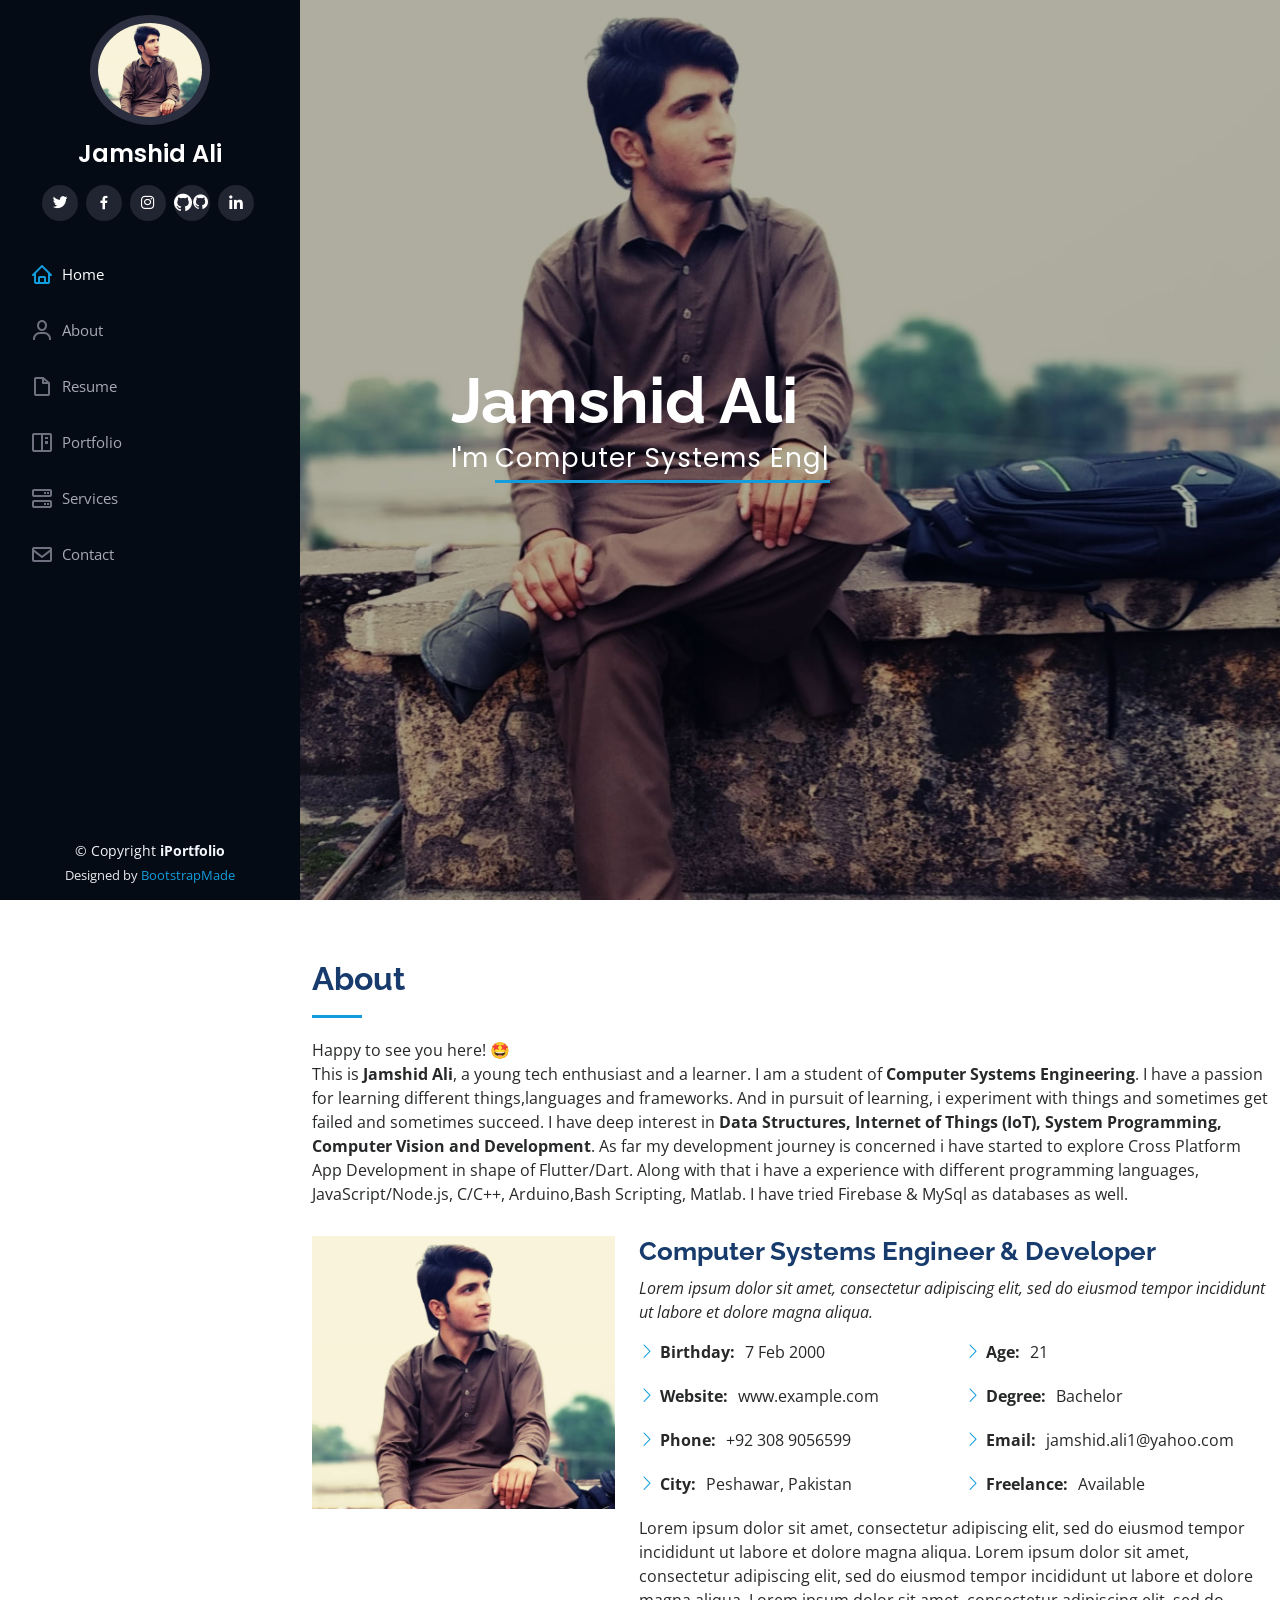
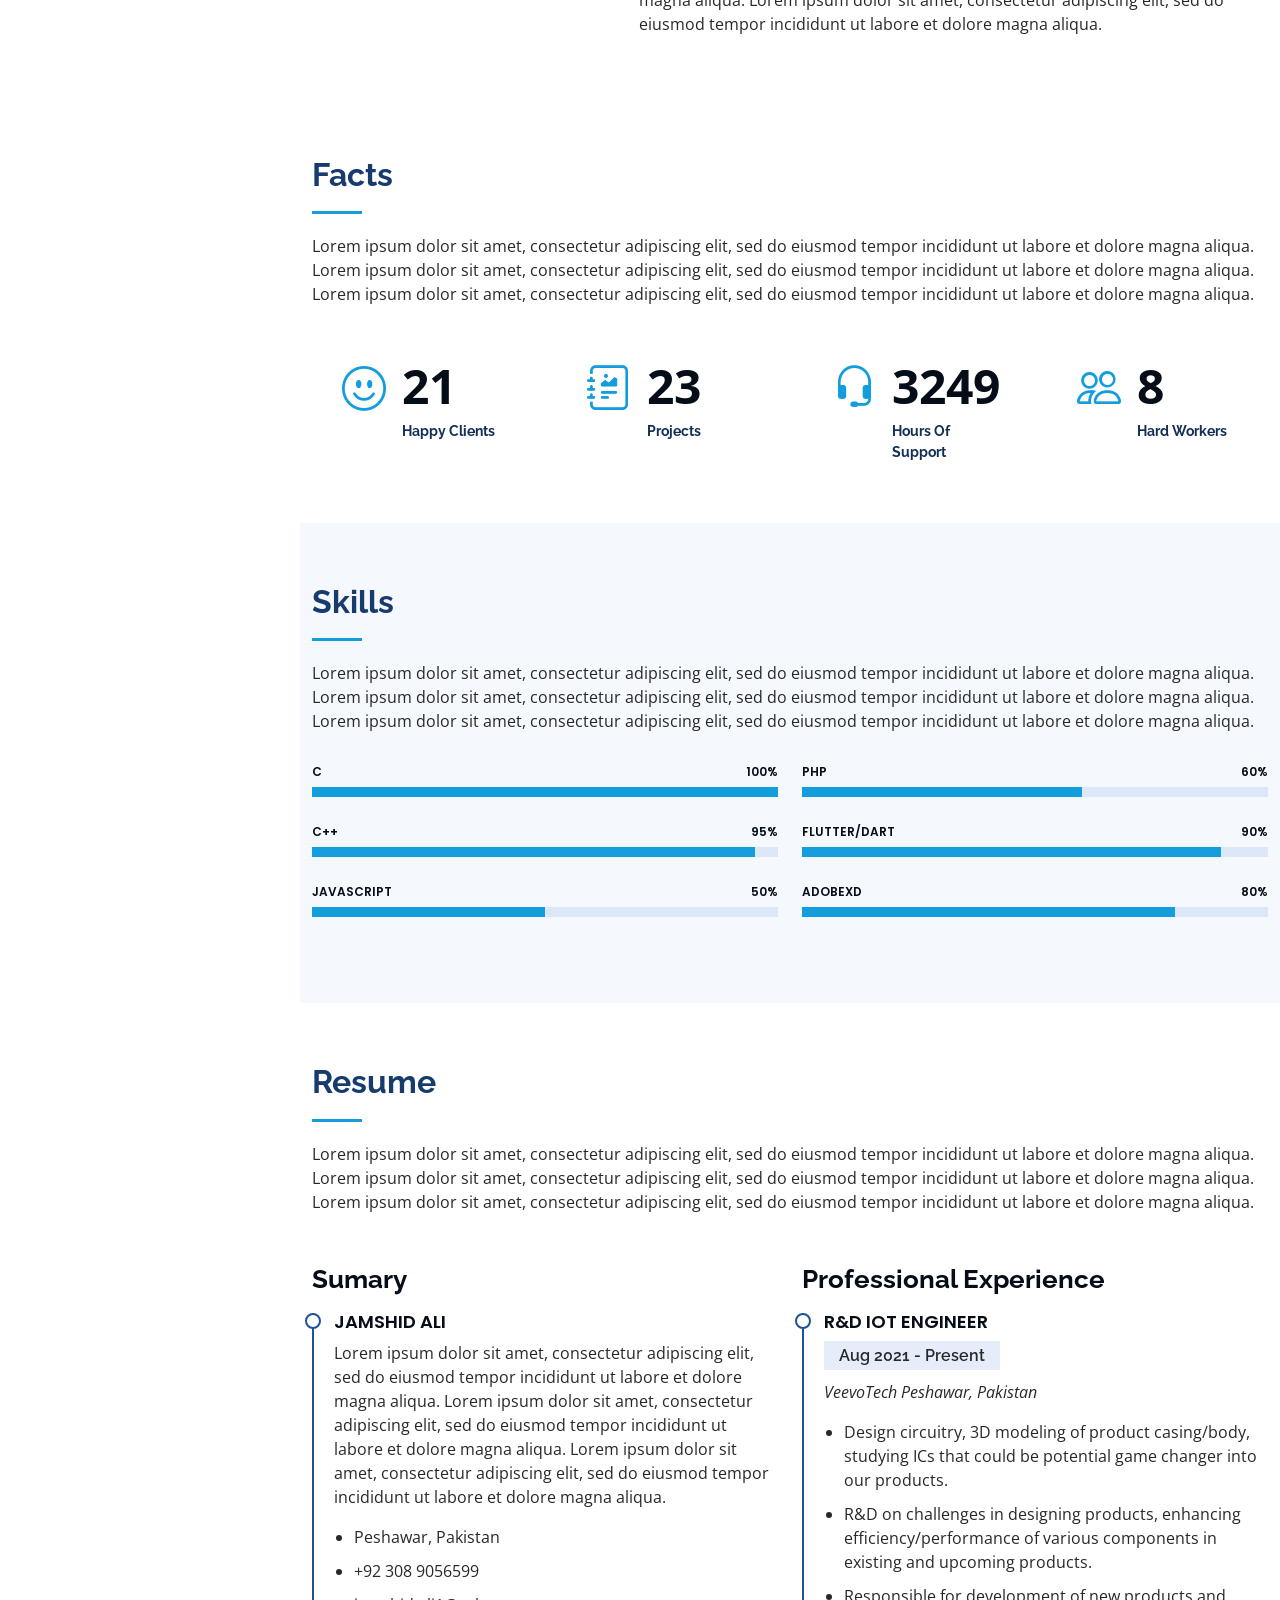
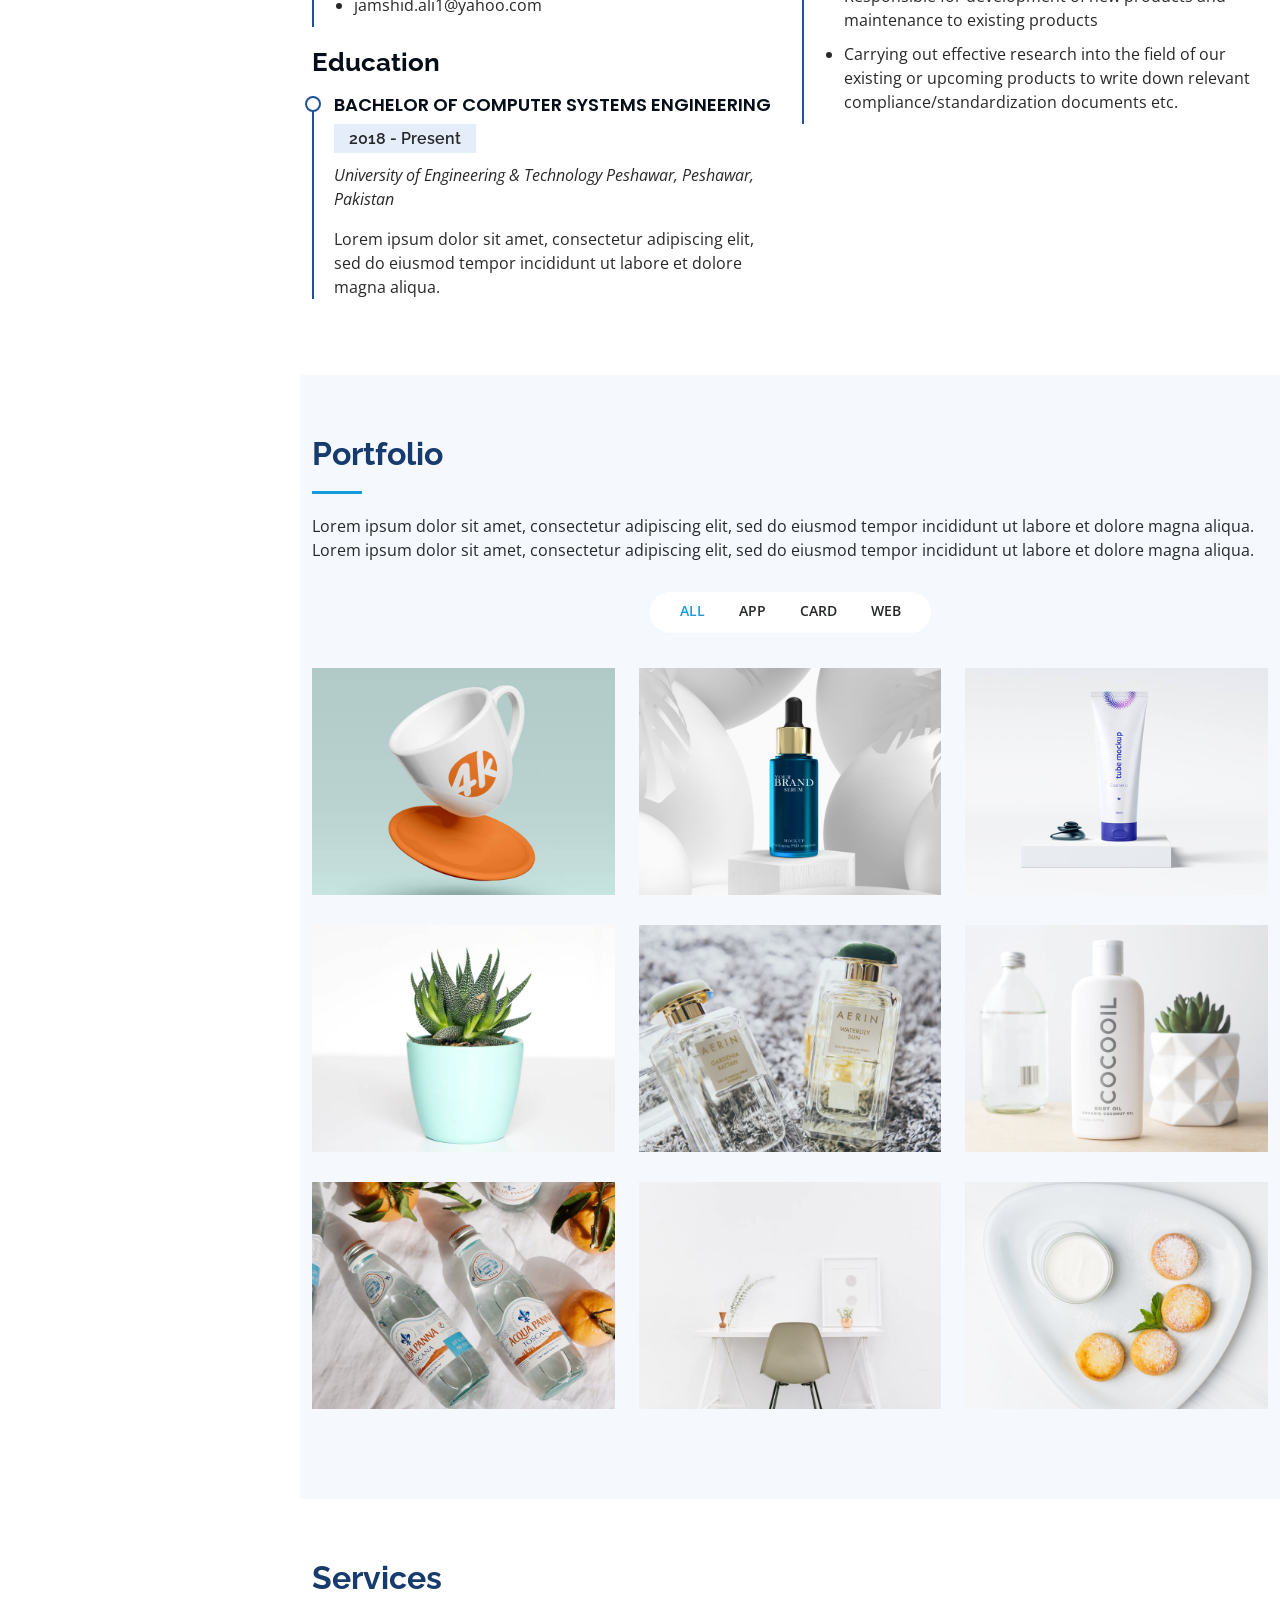
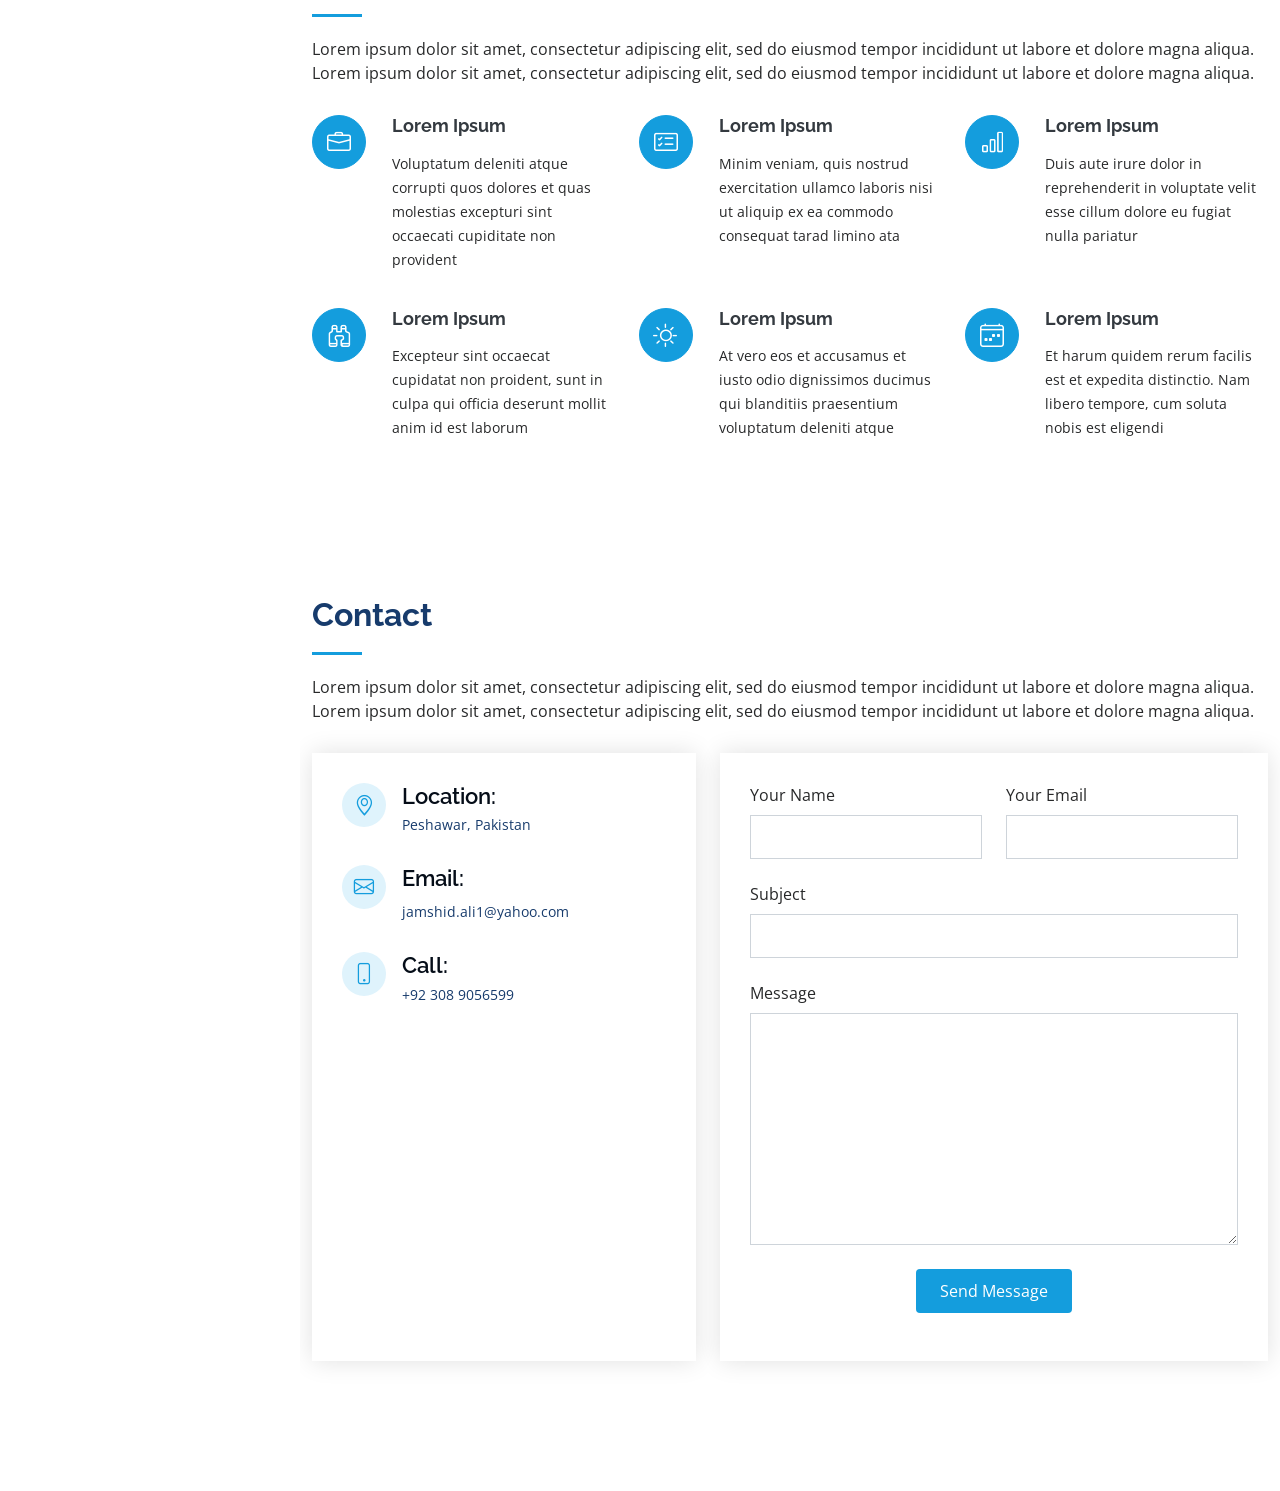
==== index.html @ 2ef3c538 "Add files via upload" ====
<!DOCTYPE html>
<html lang="en">

<head>
  <meta charset="utf-8">
  <meta content="width=device-width, initial-scale=1.0" name="viewport">

  <title>Jamshid Ali</title>
  <meta content="" name="description">
  <meta content="" name="keywords">

  <!-- Favicons -->
  <link href="assets/img/favicon.png" rel="icon">
  <link href="assets/img/apple-touch-icon.png" rel="apple-touch-icon">

  <!-- Google Fonts -->
  <link href="https://fonts.googleapis.com/css?family=Open+Sans:300,300i,400,400i,600,600i,700,700i|Raleway:300,300i,400,400i,500,500i,600,600i,700,700i|Poppins:300,300i,400,400i,500,500i,600,600i,700,700i" rel="stylesheet">

  <!-- Vendor CSS Files -->
  <link href="assets/vendor/aos/aos.css" rel="stylesheet">
  <link href="assets/vendor/bootstrap/css/bootstrap.min.css" rel="stylesheet">
  <link href="assets/vendor/bootstrap-icons/bootstrap-icons.css" rel="stylesheet">
  <link href="assets/vendor/boxicons/css/boxicons.min.css" rel="stylesheet">
  <link href="assets/vendor/glightbox/css/glightbox.min.css" rel="stylesheet">
  <link href="assets/vendor/swiper/swiper-bundle.min.css" rel="stylesheet">

  <link href="assets/css/style.css" rel="stylesheet">

</head>

<body>

  <!-- ======= Mobile nav toggle button ======= -->
  <i class="bi bi-list mobile-nav-toggle d-xl-none"></i>

  <!-- ======= Header ======= -->
  <header id="header">
    <div class="d-flex flex-column">

      <div class="profile">
        <img src="assets/img/profile-img.jpg" alt="" class="img-fluid rounded-circle">
        <h1 class="text-light"><a href="index.html">Jamshid Ali</a></h1>
        <div class="social-links mt-3 text-center">
          <a href="#" class="twitter"><i class="bx bxl-twitter"></i></a>
          <a href="#" class="facebook"><i class="bx bxl-facebook"></i></a>
          <a href="#" class="instagram"><i class="bx bxl-instagram"></i></a>
          <a href="https://github.com/mrcse" class="bi-github"><i class="bx bxl-github"></i></a>
          <a href="https://www.linkedin.com/in/jamshid-ali-826489200/" class="linkedin"><i class="bx bxl-linkedin"></i></a>
        </div>
      </div>

      <nav id="navbar" class="nav-menu navbar">
        <ul>
          <li><a href="#hero" class="nav-link scrollto active"><i class="bx bx-home"></i> <span>Home</span></a></li>
          <li><a href="#about" class="nav-link scrollto"><i class="bx bx-user"></i> <span>About</span></a></li>
          <li><a href="#resume" class="nav-link scrollto"><i class="bx bx-file-blank"></i> <span>Resume</span></a></li>
          <li><a href="#portfolio" class="nav-link scrollto"><i class="bx bx-book-content"></i> <span>Portfolio</span></a></li>
          <li><a href="#services" class="nav-link scrollto"><i class="bx bx-server"></i> <span>Services</span></a></li>
          <li><a href="#contact" class="nav-link scrollto"><i class="bx bx-envelope"></i> <span>Contact</span></a></li>
        </ul>
      </nav><!-- .nav-menu -->
    </div>
  </header><!-- End Header -->

  <!-- ======= Hero Section ======= -->
  <section id="hero" class="d-flex flex-column justify-content-center align-items-center">
    <div class="hero-container" data-aos="fade-in">
      <h1>Jamshid Ali</h1>
      <p>I'm <span class="typed" data-typed-items="Computer Systems Engineer, Developer, Programmer, Designer"></span></p>
    </div>
  </section><!-- End Hero -->

  <main id="main">

    <!-- ======= About Section ======= -->
    <section id="about" class="about">
      <div class="container">

        <div class="section-title">
          <h2>About</h2>
          <p>Happy to see you here! 🤩<br>
            This is <strong>Jamshid Ali</strong>, a young tech enthusiast and a learner. 
            I am a student of <strong>Computer Systems Engineering</strong>. 
            I have a passion for learning different things,languages and frameworks. 
            And in pursuit of learning, i experiment with things and sometimes get failed and sometimes succeed. 
            I have deep interest in <strong>Data Structures, Internet of Things (IoT), System Programming, Computer Vision and Development</strong>. 
            As far my development journey is concerned i have started to explore Cross Platform App Development in shape of Flutter/Dart. 
            Along with that i have a experience with different programming languages, JavaScript/Node.js, C/C++, Arduino,Bash Scripting, Matlab. 
            I have tried Firebase & MySql as databases as well.
          </p>
        </div>

        <div class="row">
          <div class="col-lg-4" data-aos="fade-right">
            <img src="assets/img/profile-img.jpg" class="img-fluid" alt="">
          </div>
          <div class="col-lg-8 pt-4 pt-lg-0 content" data-aos="fade-left">
            <h3>Computer Systems Engineer &amp; Developer</h3>
            <p class="fst-italic">
              Lorem ipsum dolor sit amet, consectetur adipiscing elit, sed do eiusmod tempor incididunt ut labore et dolore
              magna aliqua.
            </p>
            <div class="row">
              <div class="col-lg-6">
                <ul>
                  <li><i class="bi bi-chevron-right"></i> <strong>Birthday:</strong> <span>7 Feb 2000</span></li>
                  <li><i class="bi bi-chevron-right"></i> <strong>Website:</strong> <span>www.example.com</span></li>
                  <li><i class="bi bi-chevron-right"></i> <strong>Phone:</strong> <span>+92 308 9056599</span></li>
                  <li><i class="bi bi-chevron-right"></i> <strong>City:</strong> <span>Peshawar, Pakistan</span></li>
                </ul>
              </div>
              <div class="col-lg-6">
                <ul>
                  <li><i class="bi bi-chevron-right"></i> <strong>Age:</strong> <span>21</span></li>
                  <li><i class="bi bi-chevron-right"></i> <strong>Degree:</strong> <span>Bachelor</span></li>
                  <li><i class="bi bi-chevron-right"></i> <strong>Email:</strong> <span>jamshid.ali1@yahoo.com</span></li>
                  <li><i class="bi bi-chevron-right"></i> <strong>Freelance:</strong> <span>Available</span></li>
                </ul>
              </div>
            </div>
            <p>
              Lorem ipsum dolor sit amet, consectetur adipiscing elit, sed do eiusmod tempor incididunt ut labore et dolore
              magna aliqua.
              Lorem ipsum dolor sit amet, consectetur adipiscing elit, sed do eiusmod tempor incididunt ut labore et dolore
              magna aliqua.
              Lorem ipsum dolor sit amet, consectetur adipiscing elit, sed do eiusmod tempor incididunt ut labore et dolore
              magna aliqua.
            </p>
          </div>
        </div>

      </div>
    </section><!-- End About Section -->

    <!-- ======= Facts Section ======= -->
    <section id="facts" class="facts">
      <div class="container">

        <div class="section-title">
          <h2>Facts</h2>
          <p>
            Lorem ipsum dolor sit amet, consectetur adipiscing elit, sed do eiusmod tempor incididunt ut labore et dolore
            magna aliqua.
            Lorem ipsum dolor sit amet, consectetur adipiscing elit, sed do eiusmod tempor incididunt ut labore et dolore
            magna aliqua.
            Lorem ipsum dolor sit amet, consectetur adipiscing elit, sed do eiusmod tempor incididunt ut labore et dolore
            magna aliqua.
          </p>
        </div>

        <div class="row no-gutters">

          <div class="col-lg-3 col-md-6 d-md-flex align-items-md-stretch" data-aos="fade-up">
            <div class="count-box">
              <i class="bi bi-emoji-smile"></i>
              <span data-purecounter-start="0" data-purecounter-end="23" data-purecounter-duration="1" class="purecounter"></span>
              <p><strong>Happy Clients</strong></p>
            </div>
          </div>

          <div class="col-lg-3 col-md-6 d-md-flex align-items-md-stretch" data-aos="fade-up" data-aos-delay="100">
            <div class="count-box">
              <i class="bi bi-journal-richtext"></i>
              <span data-purecounter-start="0" data-purecounter-end="25" data-purecounter-duration="1" class="purecounter"></span>
              <p><strong>Projects</strong></p>
            </div>
          </div>

          <div class="col-lg-3 col-md-6 d-md-flex align-items-md-stretch" data-aos="fade-up" data-aos-delay="200">
            <div class="count-box">
              <i class="bi bi-headset"></i>
              <span data-purecounter-start="0" data-purecounter-end="3650" data-purecounter-duration="1" class="purecounter"></span>
              <p><strong>Hours Of Support</strong></p>
            </div>
          </div>

          <div class="col-lg-3 col-md-6 d-md-flex align-items-md-stretch" data-aos="fade-up" data-aos-delay="300">
            <div class="count-box">
              <i class="bi bi-people"></i>
              <span data-purecounter-start="0" data-purecounter-end="09" data-purecounter-duration="1" class="purecounter"></span>
              <p><strong>Hard Workers</strong></p>
            </div>
          </div>

        </div>

      </div>
    </section><!-- End Facts Section -->

    <!-- ======= Skills Section ======= -->
    <section id="skills" class="skills section-bg">
      <div class="container">

        <div class="section-title">
          <h2>Skills</h2>
          <p>
            Lorem ipsum dolor sit amet, consectetur adipiscing elit, sed do eiusmod tempor incididunt ut labore et dolore
            magna aliqua.
            Lorem ipsum dolor sit amet, consectetur adipiscing elit, sed do eiusmod tempor incididunt ut labore et dolore
            magna aliqua.
            Lorem ipsum dolor sit amet, consectetur adipiscing elit, sed do eiusmod tempor incididunt ut labore et dolore
            magna aliqua.
          </p>
        </div>

        <div class="row skills-content">

          <div class="col-lg-6" data-aos="fade-up">

            <div class="progress">
              <span class="skill">C <i class="val">100%</i></span>
              <div class="progress-bar-wrap">
                <div class="progress-bar" role="progressbar" aria-valuenow="100" aria-valuemin="0" aria-valuemax="100"></div>
              </div>
            </div>

            <div class="progress">
              <span class="skill">C++ <i class="val">95%</i></span>
              <div class="progress-bar-wrap">
                <div class="progress-bar" role="progressbar" aria-valuenow="95" aria-valuemin="0" aria-valuemax="100"></div>
              </div>
            </div>

            <div class="progress">
              <span class="skill">JavaScript <i class="val">50%</i></span>
              <div class="progress-bar-wrap">
                <div class="progress-bar" role="progressbar" aria-valuenow="50" aria-valuemin="0" aria-valuemax="100"></div>
              </div>
            </div>

          </div>

          <div class="col-lg-6" data-aos="fade-up" data-aos-delay="100">

            <div class="progress">
              <span class="skill">PHP <i class="val">60%</i></span>
              <div class="progress-bar-wrap">
                <div class="progress-bar" role="progressbar" aria-valuenow="60" aria-valuemin="0" aria-valuemax="100"></div>
              </div>
            </div>

            <div class="progress">
              <span class="skill">Flutter/Dart <i class="val">90%</i></span>
              <div class="progress-bar-wrap">
                <div class="progress-bar" role="progressbar" aria-valuenow="90" aria-valuemin="0" aria-valuemax="100"></div>
              </div>
            </div>

            <div class="progress">
              <span class="skill">AdobeXD <i class="val">80%</i></span>
              <div class="progress-bar-wrap">
                <div class="progress-bar" role="progressbar" aria-valuenow="80" aria-valuemin="0" aria-valuemax="100"></div>
              </div>
            </div>

          </div>

        </div>

      </div>
    </section><!-- End Skills Section -->

    <!-- ======= Resume Section ======= -->
    <section id="resume" class="resume">
      <div class="container">

        <div class="section-title">
          <h2>Resume</h2>
          <p>
            Lorem ipsum dolor sit amet, consectetur adipiscing elit, sed do eiusmod tempor incididunt ut labore et dolore
            magna aliqua.
            Lorem ipsum dolor sit amet, consectetur adipiscing elit, sed do eiusmod tempor incididunt ut labore et dolore
            magna aliqua.
            Lorem ipsum dolor sit amet, consectetur adipiscing elit, sed do eiusmod tempor incididunt ut labore et dolore
            magna aliqua.
          </p>
        </div>

        <div class="row">
          <div class="col-lg-6" data-aos="fade-up">
            <h3 class="resume-title">Sumary</h3>
            <div class="resume-item pb-0">
              <h4>Jamshid Ali</h4>
              <p>
                Lorem ipsum dolor sit amet, consectetur adipiscing elit, sed do eiusmod tempor incididunt ut labore et dolore
                magna aliqua.
                Lorem ipsum dolor sit amet, consectetur adipiscing elit, sed do eiusmod tempor incididunt ut labore et dolore
                magna aliqua.
                Lorem ipsum dolor sit amet, consectetur adipiscing elit, sed do eiusmod tempor incididunt ut labore et dolore
                magna aliqua.
              </p>
              <ul>
                <li>Peshawar, Pakistan</li>
                <li>+92 308 9056599</li>
                <li>jamshid.ali1@yahoo.com</li>
              </ul>
            </div>

            <h3 class="resume-title">Education</h3>
            <!-- <div class="resume-item">
              <h4>Master of Fine Arts &amp; Graphic Design</h4>
              <h5>2015 - 2016</h5>
              <p><em>Rochester Institute of Technology, Rochester, NY</em></p>
              <p>Qui deserunt veniam. Et sed aliquam labore tempore sed quisquam iusto autem sit. Ea vero voluptatum qui ut dignissimos deleniti nerada porti sand markend</p>
            </div> -->
            <div class="resume-item">
              <h4>Bachelor of Computer Systems Engineering</h4>
              <h5>2018 - Present</h5>
              <p><em>University of Engineering & Technology Peshawar, Peshawar, Pakistan</em></p>
              <p>
                Lorem ipsum dolor sit amet, consectetur adipiscing elit, sed do eiusmod tempor incididunt ut labore et dolore
                magna aliqua.
                
              </p>
              </div>
          </div>
          <div class="col-lg-6" data-aos="fade-up" data-aos-delay="100">
            <h3 class="resume-title">Professional Experience</h3>
            <div class="resume-item">
              <h4>R&D IoT Engineer</h4>
              <h5>Aug 2021 - Present</h5>
              <p><em>VeevoTech Peshawar, Pakistan</em></p>
              <ul>
                <li>Design circuitry, 3D modeling of product casing/body, studying ICs that could be potential game changer into our products.</li>
                <li>R&D on challenges in designing products, enhancing efficiency/performance of various components in existing and upcoming products.</li>
                <li>Responsible for development of new products and maintenance to existing products</li>
                <li>Carrying out effective research into the field of our existing or upcoming products to write down relevant compliance/standardization documents etc.</li>
              </ul>
            </div>
            <!-- <div class="resume-item">
              <h4>Graphic design specialist</h4>
              <h5>2017 - 2018</h5>
              <p><em>Stepping Stone Advertising, New York, NY</em></p>
              <ul>
                <li>Developed numerous marketing programs (logos, brochures,infographics, presentations, and advertisements).</li>
                <li>Managed up to 5 projects or tasks at a given time while under pressure</li>
                <li>Recommended and consulted with clients on the most appropriate graphic design</li>
                <li>Created 4+ design presentations and proposals a month for clients and account managers</li>
              </ul>
            </div> -->
          </div>
        </div>

      </div>
    </section><!-- End Resume Section -->

    <!-- ======= Portfolio Section ======= -->
    <section id="portfolio" class="portfolio section-bg">
      <div class="container">

        <div class="section-title">
          <h2>Portfolio</h2>
          <p>
            Lorem ipsum dolor sit amet, consectetur adipiscing elit, sed do eiusmod tempor incididunt ut labore et dolore
            magna aliqua.
            Lorem ipsum dolor sit amet, consectetur adipiscing elit, sed do eiusmod tempor incididunt ut labore et dolore
            magna aliqua.
          </p>
          </div>

        <div class="row" data-aos="fade-up">
          <div class="col-lg-12 d-flex justify-content-center">
            <ul id="portfolio-flters">
              <li data-filter="*" class="filter-active">All</li>
              <li data-filter=".filter-app">App</li>
              <li data-filter=".filter-card">Card</li>
              <li data-filter=".filter-web">Web</li>
            </ul>
          </div>
        </div>

        <div class="row portfolio-container" data-aos="fade-up" data-aos-delay="100">

          <div class="col-lg-4 col-md-6 portfolio-item filter-app">
            <div class="portfolio-wrap">
              <img src="assets/img/portfolio/portfolio-1.jpg" class="img-fluid" alt="">
              <div class="portfolio-links">
                <a href="assets/img/portfolio/portfolio-1.jpg" data-gallery="portfolioGallery" class="portfolio-lightbox" title="App 1"><i class="bx bx-plus"></i></a>
                <a href="portfolio-details.html" title="More Details"><i class="bx bx-link"></i></a>
              </div>
            </div>
          </div>

          <div class="col-lg-4 col-md-6 portfolio-item filter-web">
            <div class="portfolio-wrap">
              <img src="assets/img/portfolio/portfolio-2.jpg" class="img-fluid" alt="">
              <div class="portfolio-links">
                <a href="assets/img/portfolio/portfolio-2.jpg" data-gallery="portfolioGallery" class="portfolio-lightbox" title="Web 3"><i class="bx bx-plus"></i></a>
                <a href="portfolio-details.html" title="More Details"><i class="bx bx-link"></i></a>
              </div>
            </div>
          </div>

          <div class="col-lg-4 col-md-6 portfolio-item filter-app">
            <div class="portfolio-wrap">
              <img src="assets/img/portfolio/portfolio-3.jpg" class="img-fluid" alt="">
              <div class="portfolio-links">
                <a href="assets/img/portfolio/portfolio-3.jpg" data-gallery="portfolioGallery" class="portfolio-lightbox" title="App 2"><i class="bx bx-plus"></i></a>
                <a href="portfolio-details.html" title="More Details"><i class="bx bx-link"></i></a>
              </div>
            </div>
          </div>

          <div class="col-lg-4 col-md-6 portfolio-item filter-card">
            <div class="portfolio-wrap">
              <img src="assets/img/portfolio/portfolio-4.jpg" class="img-fluid" alt="">
              <div class="portfolio-links">
                <a href="assets/img/portfolio/portfolio-4.jpg" data-gallery="portfolioGallery" class="portfolio-lightbox" title="Card 2"><i class="bx bx-plus"></i></a>
                <a href="portfolio-details.html" title="More Details"><i class="bx bx-link"></i></a>
              </div>
            </div>
          </div>

          <div class="col-lg-4 col-md-6 portfolio-item filter-web">
            <div class="portfolio-wrap">
              <img src="assets/img/portfolio/portfolio-5.jpg" class="img-fluid" alt="">
              <div class="portfolio-links">
                <a href="assets/img/portfolio/portfolio-5.jpg" data-gallery="portfolioGallery" class="portfolio-lightbox" title="Web 2"><i class="bx bx-plus"></i></a>
                <a href="portfolio-details.html" title="More Details"><i class="bx bx-link"></i></a>
              </div>
            </div>
          </div>

          <div class="col-lg-4 col-md-6 portfolio-item filter-app">
            <div class="portfolio-wrap">
              <img src="assets/img/portfolio/portfolio-6.jpg" class="img-fluid" alt="">
              <div class="portfolio-links">
                <a href="assets/img/portfolio/portfolio-6.jpg" data-gallery="portfolioGallery" class="portfolio-lightbox" title="App 3"><i class="bx bx-plus"></i></a>
                <a href="portfolio-details.html" title="More Details"><i class="bx bx-link"></i></a>
              </div>
            </div>
          </div>

          <div class="col-lg-4 col-md-6 portfolio-item filter-card">
            <div class="portfolio-wrap">
              <img src="assets/img/portfolio/portfolio-7.jpg" class="img-fluid" alt="">
              <div class="portfolio-links">
                <a href="assets/img/portfolio/portfolio-7.jpg" data-gallery="portfolioGallery" class="portfolio-lightbox" title="Card 1"><i class="bx bx-plus"></i></a>
                <a href="portfolio-details.html" title="More Details"><i class="bx bx-link"></i></a>
              </div>
            </div>
          </div>

          <div class="col-lg-4 col-md-6 portfolio-item filter-card">
            <div class="portfolio-wrap">
              <img src="assets/img/portfolio/portfolio-8.jpg" class="img-fluid" alt="">
              <div class="portfolio-links">
                <a href="assets/img/portfolio/portfolio-8.jpg" data-gallery="portfolioGallery" class="portfolio-lightbox" title="Card 3"><i class="bx bx-plus"></i></a>
                <a href="portfolio-details.html" title="More Details"><i class="bx bx-link"></i></a>
              </div>
            </div>
          </div>

          <div class="col-lg-4 col-md-6 portfolio-item filter-web">
            <div class="portfolio-wrap">
              <img src="assets/img/portfolio/portfolio-9.jpg" class="img-fluid" alt="">
              <div class="portfolio-links">
                <a href="assets/img/portfolio/portfolio-9.jpg" data-gallery="portfolioGallery" class="portfolio-lightbox" title="Web 3"><i class="bx bx-plus"></i></a>
                <a href="portfolio-details.html" title="More Details"><i class="bx bx-link"></i></a>
              </div>
            </div>
          </div>

        </div>

      </div>
    </section><!-- End Portfolio Section -->

    <!-- ======= Services Section ======= -->
    <section id="services" class="services">
      <div class="container">

        <div class="section-title">
          <h2>Services</h2>
          <p>
            Lorem ipsum dolor sit amet, consectetur adipiscing elit, sed do eiusmod tempor incididunt ut labore et dolore
            magna aliqua.
            Lorem ipsum dolor sit amet, consectetur adipiscing elit, sed do eiusmod tempor incididunt ut labore et dolore
            magna aliqua.
            
          </p>
          </div>

        <div class="row">
          <div class="col-lg-4 col-md-6 icon-box" data-aos="fade-up">
            <div class="icon"><i class="bi bi-briefcase"></i></div>
            <h4 class="title"><a href="">Lorem Ipsum</a></h4>
            <p class="description">Voluptatum deleniti atque corrupti quos dolores et quas molestias excepturi sint occaecati cupiditate non provident</p>
          </div>
          <div class="col-lg-4 col-md-6 icon-box" data-aos="fade-up" data-aos-delay="100">
            <div class="icon"><i class="bi bi-card-checklist"></i></div>
            <h4 class="title"><a href="">Lorem Ipsum</a></h4>
            <p class="description">Minim veniam, quis nostrud exercitation ullamco laboris nisi ut aliquip ex ea commodo consequat tarad limino ata</p>
          </div>
          <div class="col-lg-4 col-md-6 icon-box" data-aos="fade-up" data-aos-delay="200">
            <div class="icon"><i class="bi bi-bar-chart"></i></div>
            <h4 class="title"><a href="">Lorem Ipsum</a></h4>
            <p class="description">Duis aute irure dolor in reprehenderit in voluptate velit esse cillum dolore eu fugiat nulla pariatur</p>
          </div>
          <div class="col-lg-4 col-md-6 icon-box" data-aos="fade-up" data-aos-delay="300">
            <div class="icon"><i class="bi bi-binoculars"></i></div>
            <h4 class="title"><a href="">Lorem Ipsum</a></h4>
            <p class="description">Excepteur sint occaecat cupidatat non proident, sunt in culpa qui officia deserunt mollit anim id est laborum</p>
          </div>
          <div class="col-lg-4 col-md-6 icon-box" data-aos="fade-up" data-aos-delay="400">
            <div class="icon"><i class="bi bi-brightness-high"></i></div>
            <h4 class="title"><a href="">Lorem Ipsum</a></h4>
            <p class="description">At vero eos et accusamus et iusto odio dignissimos ducimus qui blanditiis praesentium voluptatum deleniti atque</p>
          </div>
          <div class="col-lg-4 col-md-6 icon-box" data-aos="fade-up" data-aos-delay="500">
            <div class="icon"><i class="bi bi-calendar4-week"></i></div>
            <h4 class="title"><a href="">Lorem Ipsum</a></h4>
            <p class="description">Et harum quidem rerum facilis est et expedita distinctio. Nam libero tempore, cum soluta nobis est eligendi</p>
          </div>
        </div>

      </div>
    </section><!-- End Services Section -->

    <!-- ======= Testimonials Section 
    <section id="testimonials" class="testimonials section-bg">
      <div class="container">

        <div class="section-title">
          <h2>Testimonials</h2>
          <p>Magnam dolores commodi suscipit. Necessitatibus eius consequatur ex aliquid fuga eum quidem. Sit sint consectetur velit. Quisquam quos quisquam cupiditate. Et nemo qui impedit suscipit alias ea. Quia fugiat sit in iste officiis commodi quidem hic quas.</p>
        </div>

        <div class="testimonials-slider swiper-container" data-aos="fade-up" data-aos-delay="100">
          <div class="swiper-wrapper">

            <div class="swiper-slide">
              <div class="testimonial-item" data-aos="fade-up">
                <p>
                  <i class="bx bxs-quote-alt-left quote-icon-left"></i>
                  Proin iaculis purus consequat sem cure digni ssim donec porttitora entum suscipit rhoncus. Accusantium quam, ultricies eget id, aliquam eget nibh et. Maecen aliquam, risus at semper.
                  <i class="bx bxs-quote-alt-right quote-icon-right"></i>
                </p>
                <img src="assets/img/testimonials/testimonials-1.jpg" class="testimonial-img" alt="">
                <h3>Saul Goodman</h3>
                <h4>Ceo &amp; Founder</h4>
              </div>
            </div>

            <div class="swiper-slide">
              <div class="testimonial-item" data-aos="fade-up" data-aos-delay="100">
                <p>
                  <i class="bx bxs-quote-alt-left quote-icon-left"></i>
                  Export tempor illum tamen malis malis eram quae irure esse labore quem cillum quid cillum eram malis quorum velit fore eram velit sunt aliqua noster fugiat irure amet legam anim culpa.
                  <i class="bx bxs-quote-alt-right quote-icon-right"></i>
                </p>
                <img src="assets/img/testimonials/testimonials-2.jpg" class="testimonial-img" alt="">
                <h3>Sara Wilsson</h3>
                <h4>Designer</h4>
              </div>
            </div>

            <div class="swiper-slide">
              <div class="testimonial-item" data-aos="fade-up" data-aos-delay="200">
                <p>
                  <i class="bx bxs-quote-alt-left quote-icon-left"></i>
                  Enim nisi quem export duis labore cillum quae magna enim sint quorum nulla quem veniam duis minim tempor labore quem eram duis noster aute amet eram fore quis sint minim.
                  <i class="bx bxs-quote-alt-right quote-icon-right"></i>
                </p>
                <img src="assets/img/testimonials/testimonials-3.jpg" class="testimonial-img" alt="">
                <h3>Jena Karlis</h3>
                <h4>Store Owner</h4>
              </div>
            </div>

            <div class="swiper-slide">
              <div class="testimonial-item" data-aos="fade-up" data-aos-delay="300">
                <p>
                  <i class="bx bxs-quote-alt-left quote-icon-left"></i>
                  Fugiat enim eram quae cillum dolore dolor amet nulla culpa multos export minim fugiat minim velit minim dolor enim duis veniam ipsum anim magna sunt elit fore quem dolore labore illum veniam.
                  <i class="bx bxs-quote-alt-right quote-icon-right"></i>
                </p>
                <img src="assets/img/testimonials/testimonials-4.jpg" class="testimonial-img" alt="">
                <h3>Matt Brandon</h3>
                <h4>Freelancer</h4>
              </div>
            </div>

            <div class="swiper-slide">
              <div class="testimonial-item" data-aos="fade-up" data-aos-delay="400">
                <p>
                  <i class="bx bxs-quote-alt-left quote-icon-left"></i>
                  Quis quorum aliqua sint quem legam fore sunt eram irure aliqua veniam tempor noster veniam enim culpa labore duis sunt culpa nulla illum cillum fugiat legam esse veniam culpa fore nisi cillum quid.
                  <i class="bx bxs-quote-alt-right quote-icon-right"></i>
                </p>
                <img src="assets/img/testimonials/testimonials-5.jpg" class="testimonial-img" alt="">
                <h3>John Larson</h3>
                <h4>Entrepreneur</h4>
              </div>
            </div>

          </div>
          <div class="swiper-pagination"></div>
        </div>

      </div>
    </section>
    End Testimonials Section -->

    <!-- ======= Contact Section ======= -->
    <section id="contact" class="contact">
      <div class="container">

        <div class="section-title">
          <h2>Contact</h2>
          <p>
            Lorem ipsum dolor sit amet, consectetur adipiscing elit, sed do eiusmod tempor incididunt ut labore et dolore
            magna aliqua.
            Lorem ipsum dolor sit amet, consectetur adipiscing elit, sed do eiusmod tempor incididunt ut labore et dolore
            magna aliqua.
            
          </p>
          </div>

        <div class="row" data-aos="fade-in">

          <div class="col-lg-5 d-flex align-items-stretch">
            <div class="info">
              <div class="address">
                <i class="bi bi-geo-alt"></i>
                <h4>Location:</h4>
                <p>Peshawar, Pakistan</p>
              </div>

              <div class="email">
                <i class="bi bi-envelope"></i>
                <h4>Email:</h4>
                <p>jamshid.ali1@yahoo.com</p>
              </div>

              <div class="phone">
                <i class="bi bi-phone"></i>
                <h4>Call:</h4>
                <p>+92 308 9056599</p>
              </div>
              <iframe class="gmap_iframe" frameborder="0" scrolling="no" marginheight="0" marginwidth="0" src="https://maps.google.com/maps?hl=en&amp;q=VeevoTech Peshawar&amp;t=&amp;z=14&amp;ie=UTF8&amp;iwloc=B&amp;output=embed" frameborder="0" style="border:0; width: 100%; height: 290px;" allowfullscreen></iframe>    
              </div>
          </div>

          <div class="col-lg-7 mt-5 mt-lg-0 d-flex align-items-stretch">
            <form action="forms/contact.php" method="post" role="form" class="php-email-form">
              <div class="row">
                <div class="form-group col-md-6">
                  <label for="name">Your Name</label>
                  <input type="text" name="name" class="form-control" id="name" required>
                </div>
                <div class="form-group col-md-6">
                  <label for="name">Your Email</label>
                  <input type="email" class="form-control" name="email" id="email" required>
                </div>
              </div>
              <div class="form-group">
                <label for="name">Subject</label>
                <input type="text" class="form-control" name="subject" id="subject" required>
              </div>
              <div class="form-group">
                <label for="name">Message</label>
                <textarea class="form-control" name="message" rows="10" required></textarea>
              </div>
              <div class="my-3">
                <div class="loading">Loading</div>
                <div class="error-message"></div>
                <div class="sent-message">Your message has been sent. Thank you!</div>
              </div>
              <div class="text-center"><button type="submit">Send Message</button></div>
            </form>
          </div>

        </div>

      </div>
    </section><!-- End Contact Section -->

  </main><!-- End #main -->

  <!-- ======= Footer ======= -->
  <footer id="footer">
    <div class="container">
      <div class="copyright">
        &copy; Copyright <strong><span>iPortfolio</span></strong>
      </div>
      <div class="credits">
        <!-- All the links in the footer should remain intact. -->
        <!-- You can delete the links only if you purchased the pro version. -->
        <!-- Licensing information: https://bootstrapmade.com/license/ -->
        <!-- Purchase the pro version with working PHP/AJAX contact form: https://bootstrapmade.com/iportfolio-bootstrap-portfolio-websites-template/ -->
        Designed by <a href="https://bootstrapmade.com/">BootstrapMade</a>
      </div>
    </div>
  </footer><!-- End  Footer -->

  <a href="#" class="back-to-top d-flex align-items-center justify-content-center"><i class="bi bi-arrow-up-short"></i></a>

  <!-- Vendor JS Files -->
  <script src="assets/vendor/aos/aos.js"></script>
  <script src="assets/vendor/bootstrap/js/bootstrap.bundle.min.js"></script>
  <script src="assets/vendor/glightbox/js/glightbox.min.js"></script>
  <script src="assets/vendor/isotope-layout/isotope.pkgd.min.js"></script>
  <script src="assets/vendor/php-email-form/validate.js"></script>
  <script src="assets/vendor/purecounter/purecounter.js"></script>
  <script src="assets/vendor/swiper/swiper-bundle.min.js"></script>
  <script src="assets/vendor/typed.js/typed.min.js"></script>
  <script src="assets/vendor/waypoints/noframework.waypoints.js"></script>

  <!-- Template Main JS File -->
  <script src="assets/js/main.js"></script>

</body>

</html>
---- assets/css/style.css ----
/**
* Template Name: iPortfolio - v3.4.0
* Template URL: https://bootstrapmade.com/iportfolio-bootstrap-portfolio-websites-template/
* Author: BootstrapMade.com
* License: https://bootstrapmade.com/license/
*/

/*--------------------------------------------------------------
# General
--------------------------------------------------------------*/
body {
  font-family: "Open Sans", sans-serif;
  color: #272829;
}

a {
  color: #149ddd;
  text-decoration: none;
}

a:hover {
  color: #37b3ed;
  text-decoration: none;
}

h1, h2, h3, h4, h5, h6 {
  font-family: "Raleway", sans-serif;
}

/*--------------------------------------------------------------
# Back to top button
--------------------------------------------------------------*/
.back-to-top {
  position: fixed;
  visibility: hidden;
  opacity: 0;
  right: 15px;
  bottom: 15px;
  z-index: 996;
  background: #149ddd;
  width: 40px;
  height: 40px;
  border-radius: 50px;
  transition: all 0.4s;
}
.back-to-top i {
  font-size: 28px;
  color: #fff;
  line-height: 0;
}
.back-to-top:hover {
  background: #2eafec;
  color: #fff;
}
.back-to-top.active {
  visibility: visible;
  opacity: 1;
}

/*--------------------------------------------------------------
# Header
--------------------------------------------------------------*/
#header {
  position: fixed;
  top: 0;
  left: 0;
  bottom: 0;
  width: 300px;
  transition: all ease-in-out 0.5s;
  z-index: 9997;
  transition: all 0.5s;
  padding: 0 15px;
  background: #040b14;
  overflow-y: auto;
}
#header .profile img {
  margin: 15px auto;
  display: block;
  width: 120px;
  border: 8px solid #2c2f3f;
}
#header .profile h1 {
  font-size: 24px;
  margin: 0;
  padding: 0;
  font-weight: 600;
  -moz-text-align-last: center;
  text-align-last: center;
  font-family: "Poppins", sans-serif;
}
#header .profile h1 a, #header .profile h1 a:hover {
  color: #fff;
  text-decoration: none;
}
#header .profile .social-links a {
  font-size: 18px;
  display: inline-block;
  background: #212431;
  color: #fff;
  line-height: 1;
  padding: 8px 0;
  margin-right: 4px;
  border-radius: 50%;
  text-align: center;
  width: 36px;
  height: 36px;
  transition: 0.3s;
}
#header .profile .social-links a:hover {
  background: #149ddd;
  color: #fff;
  text-decoration: none;
}

#main {
  margin-left: 300px;
}

@media (max-width: 1199px) {
  #header {
    left: -300px;
  }

  #main {
    margin-left: 0;
  }
}
/*--------------------------------------------------------------
# Navigation Menu
--------------------------------------------------------------*/
/* Desktop Navigation */
.nav-menu {
  padding: 30px 0 0 0;
}
.nav-menu * {
  margin: 0;
  padding: 0;
  list-style: none;
}
.nav-menu > ul > li {
  position: relative;
  white-space: nowrap;
}
.nav-menu a, .nav-menu a:focus {
  display: flex;
  align-items: center;
  color: #a8a9b4;
  padding: 12px 15px;
  margin-bottom: 8px;
  transition: 0.3s;
  font-size: 15px;
}
.nav-menu a i, .nav-menu a:focus i {
  font-size: 24px;
  padding-right: 8px;
  color: #6f7180;
}
.nav-menu a:hover, .nav-menu .active, .nav-menu .active:focus, .nav-menu li:hover > a {
  text-decoration: none;
  color: #fff;
}
.nav-menu a:hover i, .nav-menu .active i, .nav-menu .active:focus i, .nav-menu li:hover > a i {
  color: #149ddd;
}

/* Mobile Navigation */
.mobile-nav-toggle {
  position: fixed;
  right: 15px;
  top: 15px;
  z-index: 9998;
  border: 0;
  font-size: 24px;
  transition: all 0.4s;
  outline: none !important;
  background-color: #149ddd;
  color: #fff;
  width: 40px;
  height: 40px;
  display: inline-flex;
  align-items: center;
  justify-content: center;
  line-height: 0;
  border-radius: 50px;
  cursor: pointer;
}

.mobile-nav-active {
  overflow: hidden;
}
.mobile-nav-active #header {
  left: 0;
}

/*--------------------------------------------------------------
# Hero Section
--------------------------------------------------------------*/
#hero {
  width: 100%;
  height: 100vh;
  background: url("../img/hero-bg.jpg") top center;
  background-size: cover;
}
#hero:before {
  content: "";
  background: rgba(5, 13, 24, 0.3);
  position: absolute;
  bottom: 0;
  top: 0;
  left: 0;
  right: 0;
  z-index: 1;
}
#hero .hero-container {
  position: relative;
  z-index: 2;
  min-width: 300px;
}
#hero h1 {
  margin: 0 0 10px 0;
  font-size: 64px;
  font-weight: 700;
  line-height: 56px;
  color: #fff;
}
#hero p {
  color: #fff;
  margin-bottom: 50px;
  font-size: 26px;
  font-family: "Poppins", sans-serif;
}
#hero p span {
  color: #fff;
  padding-bottom: 4px;
  letter-spacing: 1px;
  border-bottom: 3px solid #149ddd;
}
@media (min-width: 1024px) {
  #hero {
    background-attachment: fixed;
  }
}
@media (max-width: 768px) {
  #hero h1 {
    font-size: 28px;
    line-height: 36px;
  }
  #hero h2 {
    font-size: 18px;
    line-height: 24px;
    margin-bottom: 30px;
  }
}

/*--------------------------------------------------------------
# Sections General
--------------------------------------------------------------*/
section {
  padding: 60px 0;
  overflow: hidden;
}

.section-bg {
  background: #f5f8fd;
}

.section-title {
  padding-bottom: 30px;
}
.section-title h2 {
  font-size: 32px;
  font-weight: bold;
  margin-bottom: 20px;
  padding-bottom: 20px;
  position: relative;
  color: #173b6c;
}
.section-title h2::after {
  content: "";
  position: absolute;
  display: block;
  width: 50px;
  height: 3px;
  background: #149ddd;
  bottom: 0;
  left: 0;
}
.section-title p {
  margin-bottom: 0;
}

/*--------------------------------------------------------------
# About
--------------------------------------------------------------*/
.about .content h3 {
  font-weight: 700;
  font-size: 26px;
  color: #173b6c;
}
.about .content ul {
  list-style: none;
  padding: 0;
}
.about .content ul li {
  margin-bottom: 20px;
  display: flex;
  align-items: center;
}
.about .content ul strong {
  margin-right: 10px;
}
.about .content ul i {
  font-size: 16px;
  margin-right: 5px;
  color: #149ddd;
  line-height: 0;
}
.about .content p:last-child {
  margin-bottom: 0;
}

/*--------------------------------------------------------------
# Facts
--------------------------------------------------------------*/
.facts {
  padding-bottom: 30px;
}
.facts .count-box {
  padding: 30px;
  width: 100%;
}
.facts .count-box i {
  display: block;
  font-size: 44px;
  color: #149ddd;
  float: left;
  line-height: 0;
}
.facts .count-box span {
  font-size: 48px;
  line-height: 40px;
  display: block;
  font-weight: 700;
  color: #050d18;
  margin-left: 60px;
}
.facts .count-box p {
  padding: 15px 0 0 0;
  margin: 0 0 0 60px;
  font-family: "Raleway", sans-serif;
  font-size: 14px;
  color: #122f57;
}
.facts .count-box a {
  font-weight: 600;
  display: block;
  margin-top: 20px;
  color: #122f57;
  font-size: 15px;
  font-family: "Poppins", sans-serif;
  transition: ease-in-out 0.3s;
}
.facts .count-box a:hover {
  color: #1f5297;
}

/*--------------------------------------------------------------
# Akills
--------------------------------------------------------------*/
.skills .progress {
  height: 60px;
  display: block;
  background: none;
  border-radius: 0;
}
.skills .progress .skill {
  padding: 0;
  margin: 0 0 6px 0;
  text-transform: uppercase;
  display: block;
  font-weight: 600;
  font-family: "Poppins", sans-serif;
  color: #050d18;
}
.skills .progress .skill .val {
  float: right;
  font-style: normal;
}
.skills .progress-bar-wrap {
  background: #dce8f8;
  height: 10px;
}
.skills .progress-bar {
  width: 1px;
  height: 10px;
  transition: 0.9s;
  background-color: #149ddd;
}

/*--------------------------------------------------------------
# Resume
--------------------------------------------------------------*/
.resume .resume-title {
  font-size: 26px;
  font-weight: 700;
  margin-top: 20px;
  margin-bottom: 20px;
  color: #050d18;
}
.resume .resume-item {
  padding: 0 0 20px 20px;
  margin-top: -2px;
  border-left: 2px solid #1f5297;
  position: relative;
}
.resume .resume-item h4 {
  line-height: 18px;
  font-size: 18px;
  font-weight: 600;
  text-transform: uppercase;
  font-family: "Poppins", sans-serif;
  color: #050d18;
  margin-bottom: 10px;
}
.resume .resume-item h5 {
  font-size: 16px;
  background: #e4edf9;
  padding: 5px 15px;
  display: inline-block;
  font-weight: 600;
  margin-bottom: 10px;
}
.resume .resume-item ul {
  padding-left: 20px;
}
.resume .resume-item ul li {
  padding-bottom: 10px;
}
.resume .resume-item:last-child {
  padding-bottom: 0;
}
.resume .resume-item::before {
  content: "";
  position: absolute;
  width: 16px;
  height: 16px;
  border-radius: 50px;
  left: -9px;
  top: 0;
  background: #fff;
  border: 2px solid #1f5297;
}

/*--------------------------------------------------------------
# Portfolio
--------------------------------------------------------------*/
.portfolio .portfolio-item {
  margin-bottom: 30px;
}
.portfolio #portfolio-flters {
  padding: 0;
  margin: 0 auto 35px auto;
  list-style: none;
  text-align: center;
  background: #fff;
  border-radius: 50px;
  padding: 2px 15px;
}
.portfolio #portfolio-flters li {
  cursor: pointer;
  display: inline-block;
  padding: 10px 15px 8px 15px;
  font-size: 14px;
  font-weight: 600;
  line-height: 1;
  text-transform: uppercase;
  color: #272829;
  margin-bottom: 5px;
  transition: all 0.3s ease-in-out;
}
.portfolio #portfolio-flters li:hover, .portfolio #portfolio-flters li.filter-active {
  color: #149ddd;
}
.portfolio #portfolio-flters li:last-child {
  margin-right: 0;
}
.portfolio .portfolio-wrap {
  transition: 0.3s;
  position: relative;
  overflow: hidden;
  z-index: 1;
}
.portfolio .portfolio-wrap::before {
  content: "";
  background: rgba(255, 255, 255, 0.5);
  position: absolute;
  left: 0;
  right: 0;
  top: 0;
  bottom: 0;
  transition: all ease-in-out 0.3s;
  z-index: 2;
  opacity: 0;
}
.portfolio .portfolio-wrap .portfolio-links {
  opacity: 1;
  left: 0;
  right: 0;
  bottom: -60px;
  z-index: 3;
  position: absolute;
  transition: all ease-in-out 0.3s;
  display: flex;
  justify-content: center;
}
.portfolio .portfolio-wrap .portfolio-links a {
  color: #fff;
  font-size: 28px;
  text-align: center;
  background: rgba(20, 157, 221, 0.75);
  transition: 0.3s;
  width: 50%;
}
.portfolio .portfolio-wrap .portfolio-links a:hover {
  background: rgba(20, 157, 221, 0.95);
}
.portfolio .portfolio-wrap .portfolio-links a + a {
  border-left: 1px solid #37b3ed;
}
.portfolio .portfolio-wrap:hover::before {
  top: 0;
  left: 0;
  right: 0;
  bottom: 0;
  opacity: 1;
}
.portfolio .portfolio-wrap:hover .portfolio-links {
  opacity: 1;
  bottom: 0;
}

/*--------------------------------------------------------------
# Portfolio Details
--------------------------------------------------------------*/
.portfolio-details {
  padding-top: 40px;
}
.portfolio-details .portfolio-details-slider img {
  width: 100%;
}
.portfolio-details .portfolio-details-slider .swiper-pagination {
  margin-top: 20px;
  position: relative;
}
.portfolio-details .portfolio-details-slider .swiper-pagination .swiper-pagination-bullet {
  width: 12px;
  height: 12px;
  background-color: #fff;
  opacity: 1;
  border: 1px solid #149ddd;
}
.portfolio-details .portfolio-details-slider .swiper-pagination .swiper-pagination-bullet-active {
  background-color: #149ddd;
}
.portfolio-details .portfolio-info {
  padding: 30px;
  box-shadow: 0px 0 30px rgba(5, 13, 24, 0.08);
}
.portfolio-details .portfolio-info h3 {
  font-size: 22px;
  font-weight: 700;
  margin-bottom: 20px;
  padding-bottom: 20px;
  border-bottom: 1px solid #eee;
}
.portfolio-details .portfolio-info ul {
  list-style: none;
  padding: 0;
  font-size: 15px;
}
.portfolio-details .portfolio-info ul li + li {
  margin-top: 10px;
}
.portfolio-details .portfolio-description {
  padding-top: 30px;
}
.portfolio-details .portfolio-description h2 {
  font-size: 26px;
  font-weight: 700;
  margin-bottom: 20px;
}
.portfolio-details .portfolio-description p {
  padding: 0;
}

/*--------------------------------------------------------------
# Services
--------------------------------------------------------------*/
.services .icon-box {
  margin-bottom: 20px;
}
.services .icon {
  float: left;
  display: flex;
  align-items: center;
  justify-content: center;
  width: 54px;
  height: 54px;
  background: #149ddd;
  border-radius: 50%;
  transition: 0.5s;
  border: 1px solid #149ddd;
}
.services .icon i {
  color: #fff;
  font-size: 24px;
  line-height: 0;
}
.services .icon-box:hover .icon {
  background: #fff;
}
.services .icon-box:hover .icon i {
  color: #149ddd;
}
.services .title {
  margin-left: 80px;
  font-weight: 700;
  margin-bottom: 15px;
  font-size: 18px;
}
.services .title a {
  color: #343a40;
}
.services .title a:hover {
  color: #149ddd;
}
.services .description {
  margin-left: 80px;
  line-height: 24px;
  font-size: 14px;
}

/*--------------------------------------------------------------
# Testimonials
--------------------------------------------------------------*/
.testimonials .testimonials-carousel, .testimonials .testimonials-slider {
  overflow: hidden;
}
.testimonials .testimonial-item {
  box-sizing: content-box;
  text-align: center;
  min-height: 320px;
}
.testimonials .testimonial-item .testimonial-img {
  width: 90px;
  border-radius: 50%;
  margin: 0 auto;
}
.testimonials .testimonial-item h3 {
  font-size: 18px;
  font-weight: bold;
  margin: 10px 0 5px 0;
  color: #111;
}
.testimonials .testimonial-item h4 {
  font-size: 14px;
  color: #999;
  margin: 0;
}
.testimonials .testimonial-item .quote-icon-left, .testimonials .testimonial-item .quote-icon-right {
  color: #c3e8fa;
  font-size: 26px;
}
.testimonials .testimonial-item .quote-icon-left {
  display: inline-block;
  left: -5px;
  position: relative;
}
.testimonials .testimonial-item .quote-icon-right {
  display: inline-block;
  right: -5px;
  position: relative;
  top: 10px;
}
.testimonials .testimonial-item p {
  font-style: italic;
  margin: 0 15px 15px 15px;
  padding: 20px;
  background: #fff;
  position: relative;
  margin-bottom: 35px;
  border-radius: 6px;
  box-shadow: 0px 2px 15px rgba(0, 0, 0, 0.1);
}
.testimonials .testimonial-item p::after {
  content: "";
  width: 0;
  height: 0;
  border-top: 20px solid #fff;
  border-right: 20px solid transparent;
  border-left: 20px solid transparent;
  position: absolute;
  bottom: -20px;
  left: calc(50% - 20px);
}
.testimonials .swiper-pagination {
  margin-top: 20px;
  position: relative;
}
.testimonials .swiper-pagination .swiper-pagination-bullet {
  width: 12px;
  height: 12px;
  background-color: #fff;
  opacity: 1;
  border: 1px solid #149ddd;
}
.testimonials .swiper-pagination .swiper-pagination-bullet-active {
  background-color: #149ddd;
}

/*--------------------------------------------------------------
# Contact
--------------------------------------------------------------*/
.contact {
  padding-bottom: 130px;
}
.contact .info {
  padding: 30px;
  background: #fff;
  width: 100%;
  box-shadow: 0 0 24px 0 rgba(0, 0, 0, 0.12);
}
.contact .info i {
  font-size: 20px;
  color: #149ddd;
  float: left;
  width: 44px;
  height: 44px;
  background: #dff3fc;
  display: flex;
  justify-content: center;
  align-items: center;
  border-radius: 50px;
  transition: all 0.3s ease-in-out;
}
.contact .info h4 {
  padding: 0 0 0 60px;
  font-size: 22px;
  font-weight: 600;
  margin-bottom: 5px;
  color: #050d18;
}
.contact .info p {
  padding: 0 0 10px 60px;
  margin-bottom: 20px;
  font-size: 14px;
  color: #173b6c;
}
.contact .info .email p {
  padding-top: 5px;
}
.contact .info .social-links {
  padding-left: 60px;
}
.contact .info .social-links a {
  font-size: 18px;
  display: inline-block;
  background: #333;
  color: #fff;
  line-height: 1;
  padding: 8px 0;
  border-radius: 50%;
  text-align: center;
  width: 36px;
  height: 36px;
  transition: 0.3s;
  margin-right: 10px;
}
.contact .info .social-links a:hover {
  background: #149ddd;
  color: #fff;
}
.contact .info .email:hover i, .contact .info .address:hover i, .contact .info .phone:hover i {
  background: #149ddd;
  color: #fff;
}
.contact .php-email-form {
  width: 100%;
  padding: 30px;
  background: #fff;
  box-shadow: 0 0 24px 0 rgba(0, 0, 0, 0.12);
}
.contact .php-email-form .form-group {
  padding-bottom: 8px;
}
.contact .php-email-form .validate {
  display: none;
  color: red;
  margin: 0 0 15px 0;
  font-weight: 400;
  font-size: 13px;
}
.contact .php-email-form .error-message {
  display: none;
  color: #fff;
  background: #ed3c0d;
  text-align: left;
  padding: 15px;
  font-weight: 600;
}
.contact .php-email-form .error-message br + br {
  margin-top: 25px;
}
.contact .php-email-form .sent-message {
  display: none;
  color: #fff;
  background: #18d26e;
  text-align: center;
  padding: 15px;
  font-weight: 600;
}
.contact .php-email-form .loading {
  display: none;
  background: #fff;
  text-align: center;
  padding: 15px;
}
.contact .php-email-form .loading:before {
  content: "";
  display: inline-block;
  border-radius: 50%;
  width: 24px;
  height: 24px;
  margin: 0 10px -6px 0;
  border: 3px solid #18d26e;
  border-top-color: #eee;
  -webkit-animation: animate-loading 1s linear infinite;
  animation: animate-loading 1s linear infinite;
}
.contact .php-email-form .form-group {
  margin-bottom: 15px;
}
.contact .php-email-form label {
  padding-bottom: 8px;
}
.contact .php-email-form input, .contact .php-email-form textarea {
  border-radius: 0;
  box-shadow: none;
  font-size: 14px;
}
.contact .php-email-form input {
  height: 44px;
}
.contact .php-email-form textarea {
  padding: 10px 15px;
}
.contact .php-email-form button[type=submit] {
  background: #149ddd;
  border: 0;
  padding: 10px 24px;
  color: #fff;
  transition: 0.4s;
  border-radius: 4px;
}
.contact .php-email-form button[type=submit]:hover {
  background: #37b3ed;
}
@-webkit-keyframes animate-loading {
  0% {
    transform: rotate(0deg);
  }
  100% {
    transform: rotate(360deg);
  }
}
@keyframes animate-loading {
  0% {
    transform: rotate(0deg);
  }
  100% {
    transform: rotate(360deg);
  }
}

/*--------------------------------------------------------------
# Breadcrumbs
--------------------------------------------------------------*/
.breadcrumbs {
  padding: 20px 0;
  background: #f9f9f9;
}
.breadcrumbs h2 {
  font-size: 26px;
  font-weight: 300;
}
.breadcrumbs ol {
  display: flex;
  flex-wrap: wrap;
  list-style: none;
  padding: 0;
  margin: 0;
  font-size: 15px;
}
.breadcrumbs ol li + li {
  padding-left: 10px;
}
.breadcrumbs ol li + li::before {
  display: inline-block;
  padding-right: 10px;
  color: #0e2442;
  content: "/";
}
@media (max-width: 768px) {
  .breadcrumbs .d-flex {
    display: block !important;
  }
  .breadcrumbs ol {
    display: block;
  }
  .breadcrumbs ol li {
    display: inline-block;
  }
}

/*--------------------------------------------------------------
# Footer
--------------------------------------------------------------*/
#footer {
  padding: 15px;
  color: #f4f6fd;
  font-size: 14px;
  position: fixed;
  left: 0;
  bottom: 0;
  width: 300px;
  z-index: 9999;
  background: #040b14;
}
#footer .copyright {
  text-align: center;
}
#footer .credits {
  padding-top: 5px;
  text-align: center;
  font-size: 13px;
  color: #eaebf0;
}
@media (max-width: 1199px) {
  #footer {
    position: static;
    width: auto;
    padding-right: 20px 15px;
  }
}
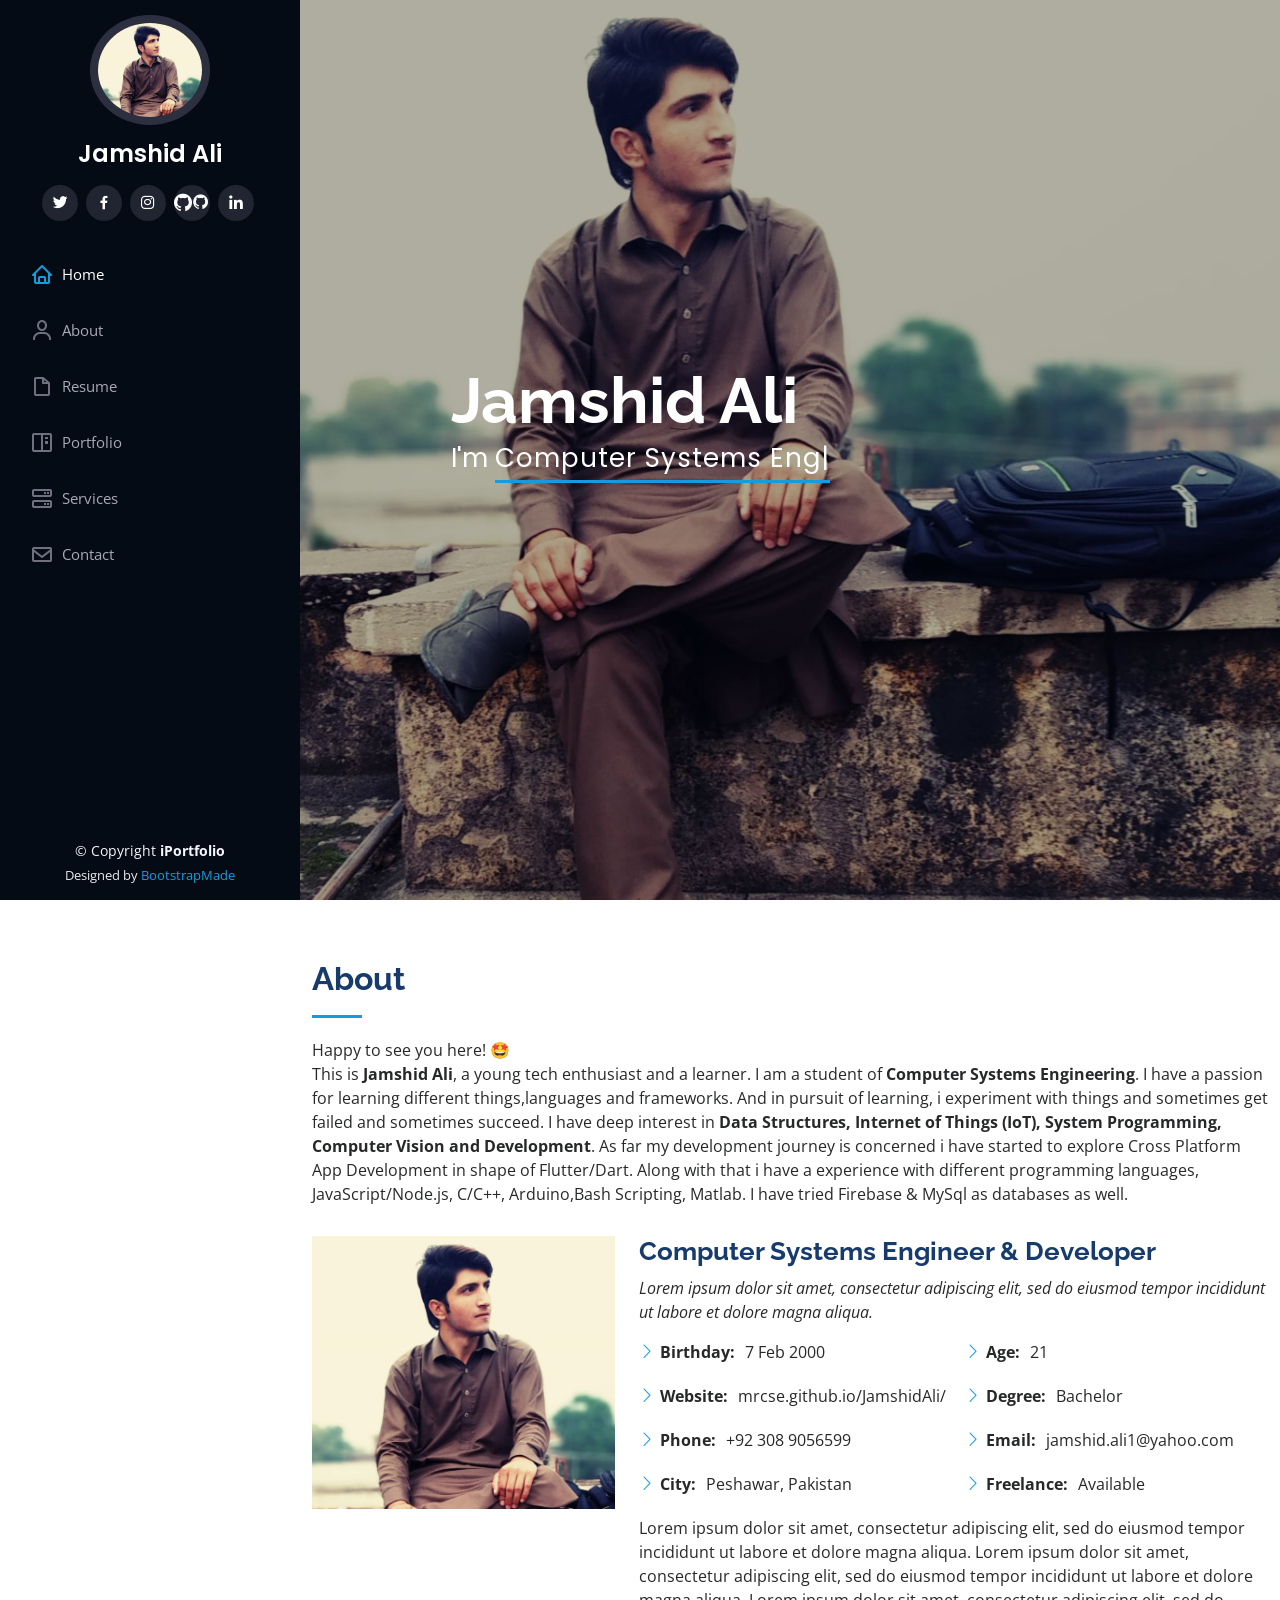
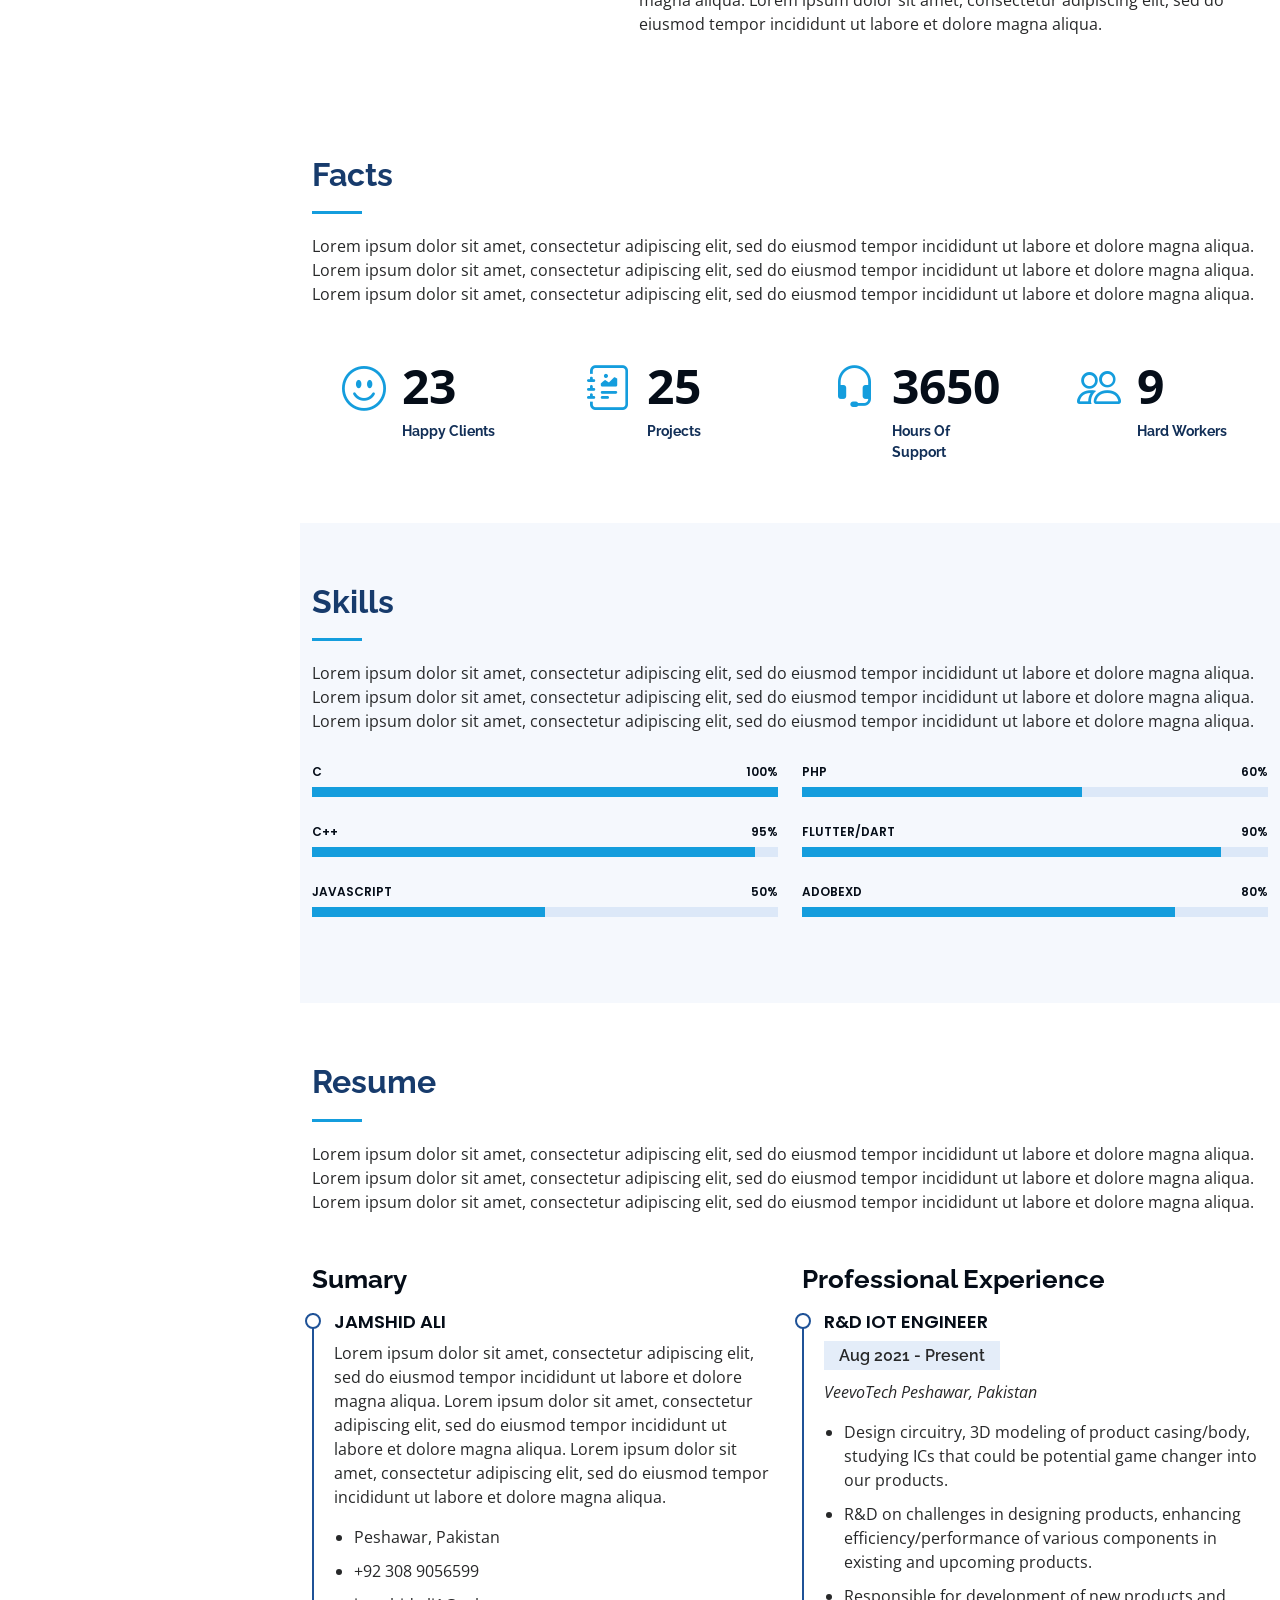
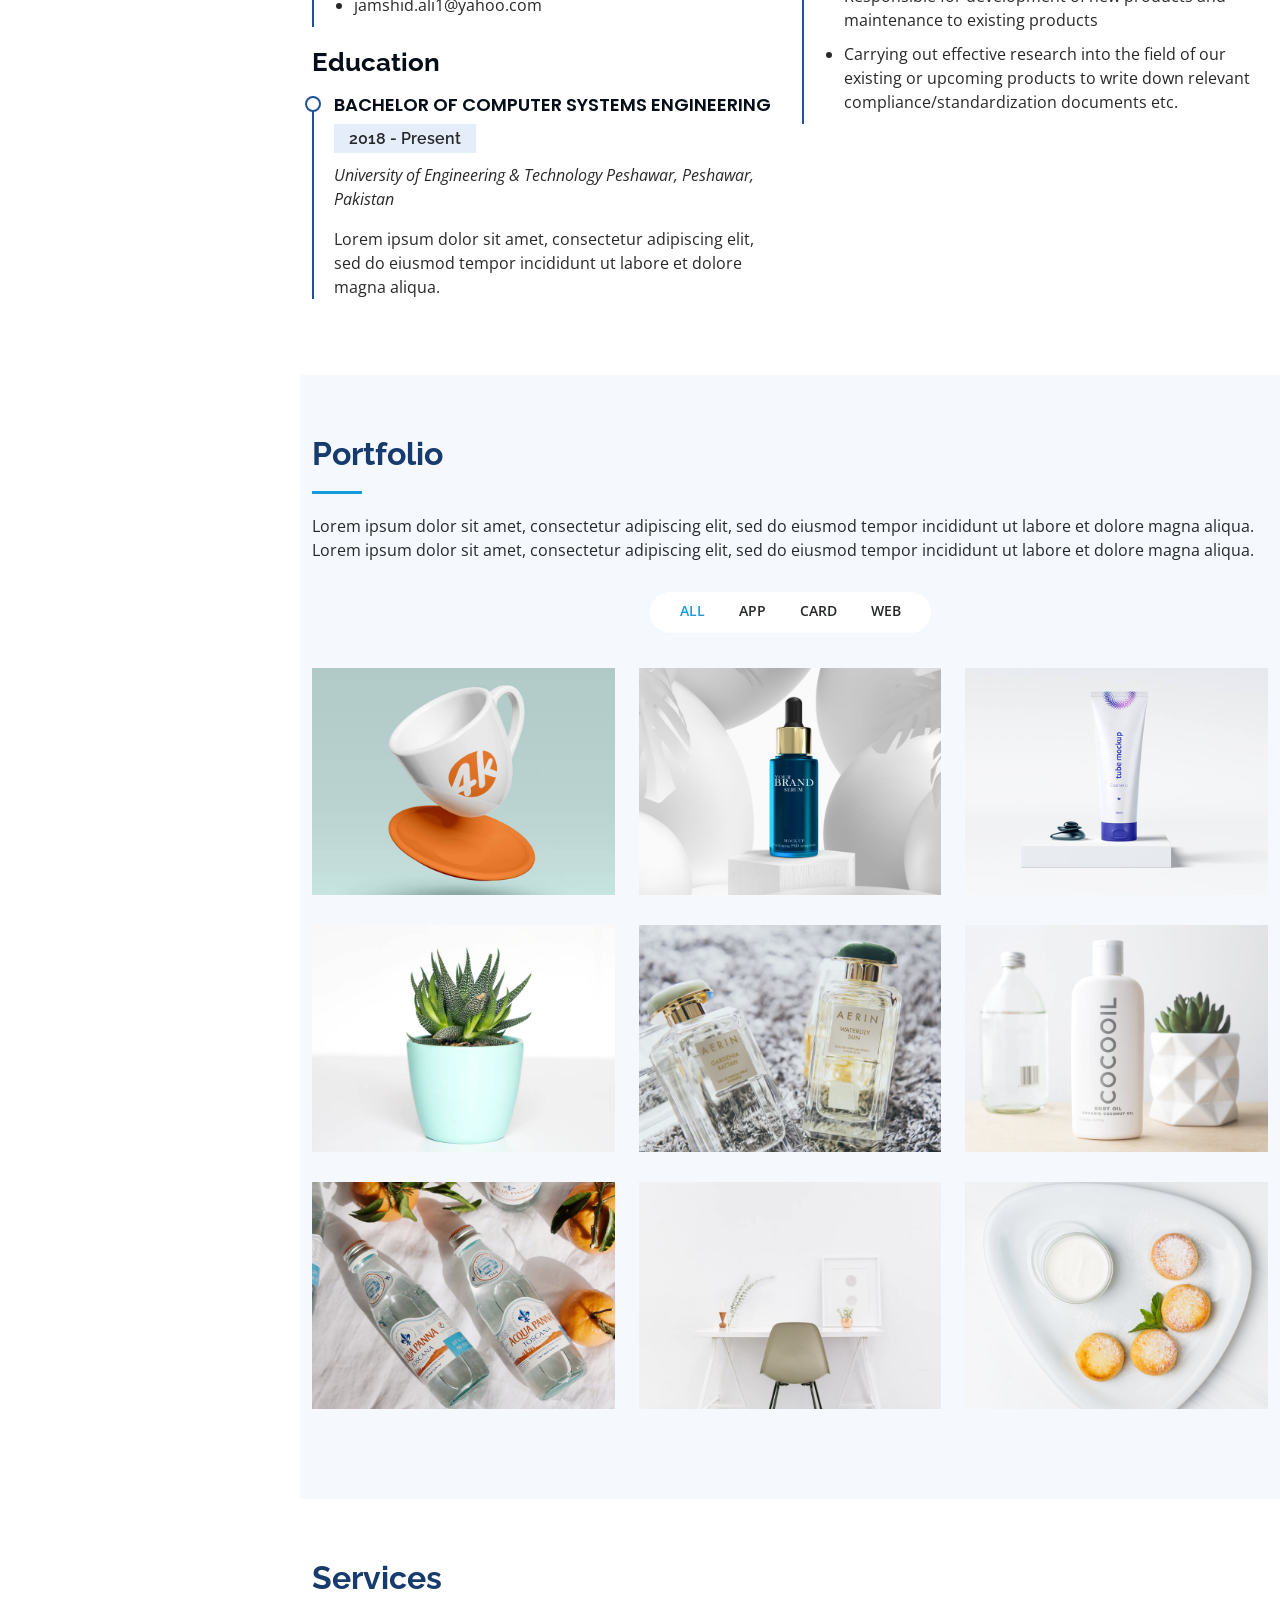
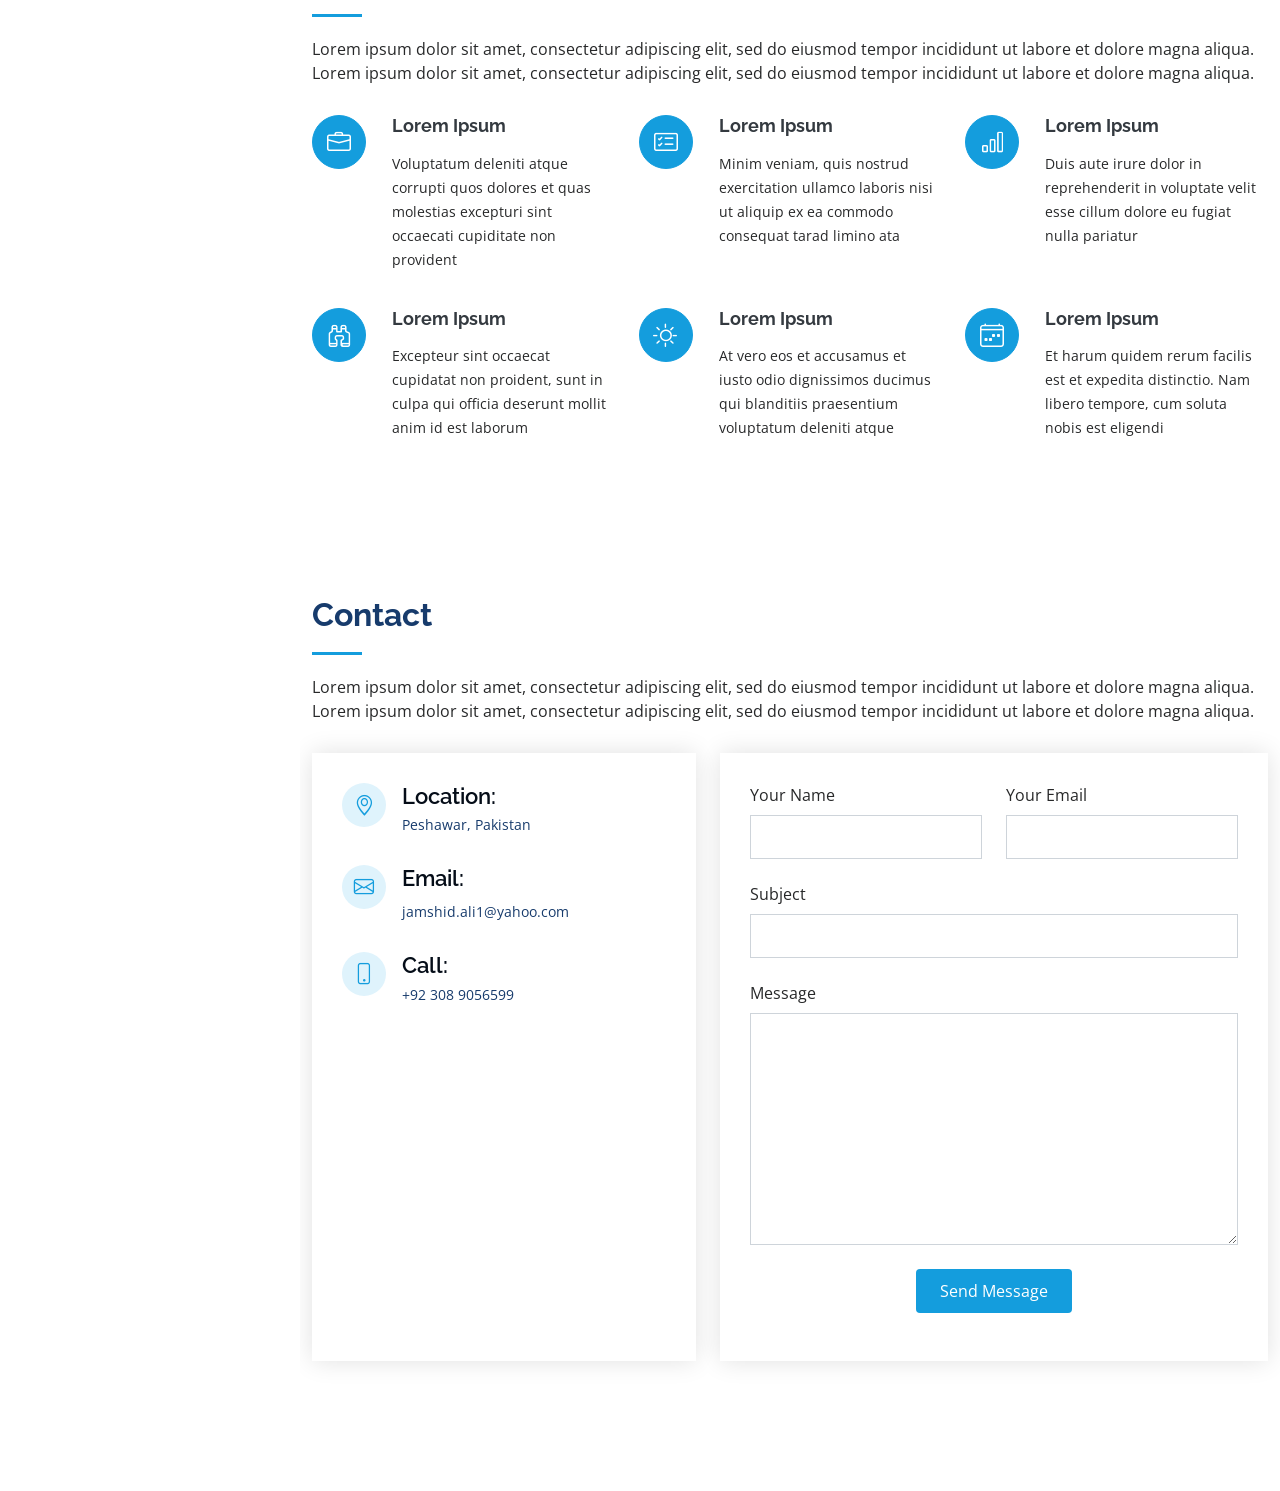
==== commit 18a6c27e: "Add Website Link" ====
--- a/index.html
+++ b/index.html
@@ -104,7 +104,7 @@
               <div class="col-lg-6">
                 <ul>
                   <li><i class="bi bi-chevron-right"></i> <strong>Birthday:</strong> <span>7 Feb 2000</span></li>
-                  <li><i class="bi bi-chevron-right"></i> <strong>Website:</strong> <span>www.example.com</span></li>
+                  <li><i class="bi bi-chevron-right"></i> <strong>Website:</strong> <span>mrcse.github.io/JamshidAli/</span></li>
                   <li><i class="bi bi-chevron-right"></i> <strong>Phone:</strong> <span>+92 308 9056599</span></li>
                   <li><i class="bi bi-chevron-right"></i> <strong>City:</strong> <span>Peshawar, Pakistan</span></li>
                 </ul>
@@ -712,4 +712,4 @@
 
 </body>
 
-</html>+</html>
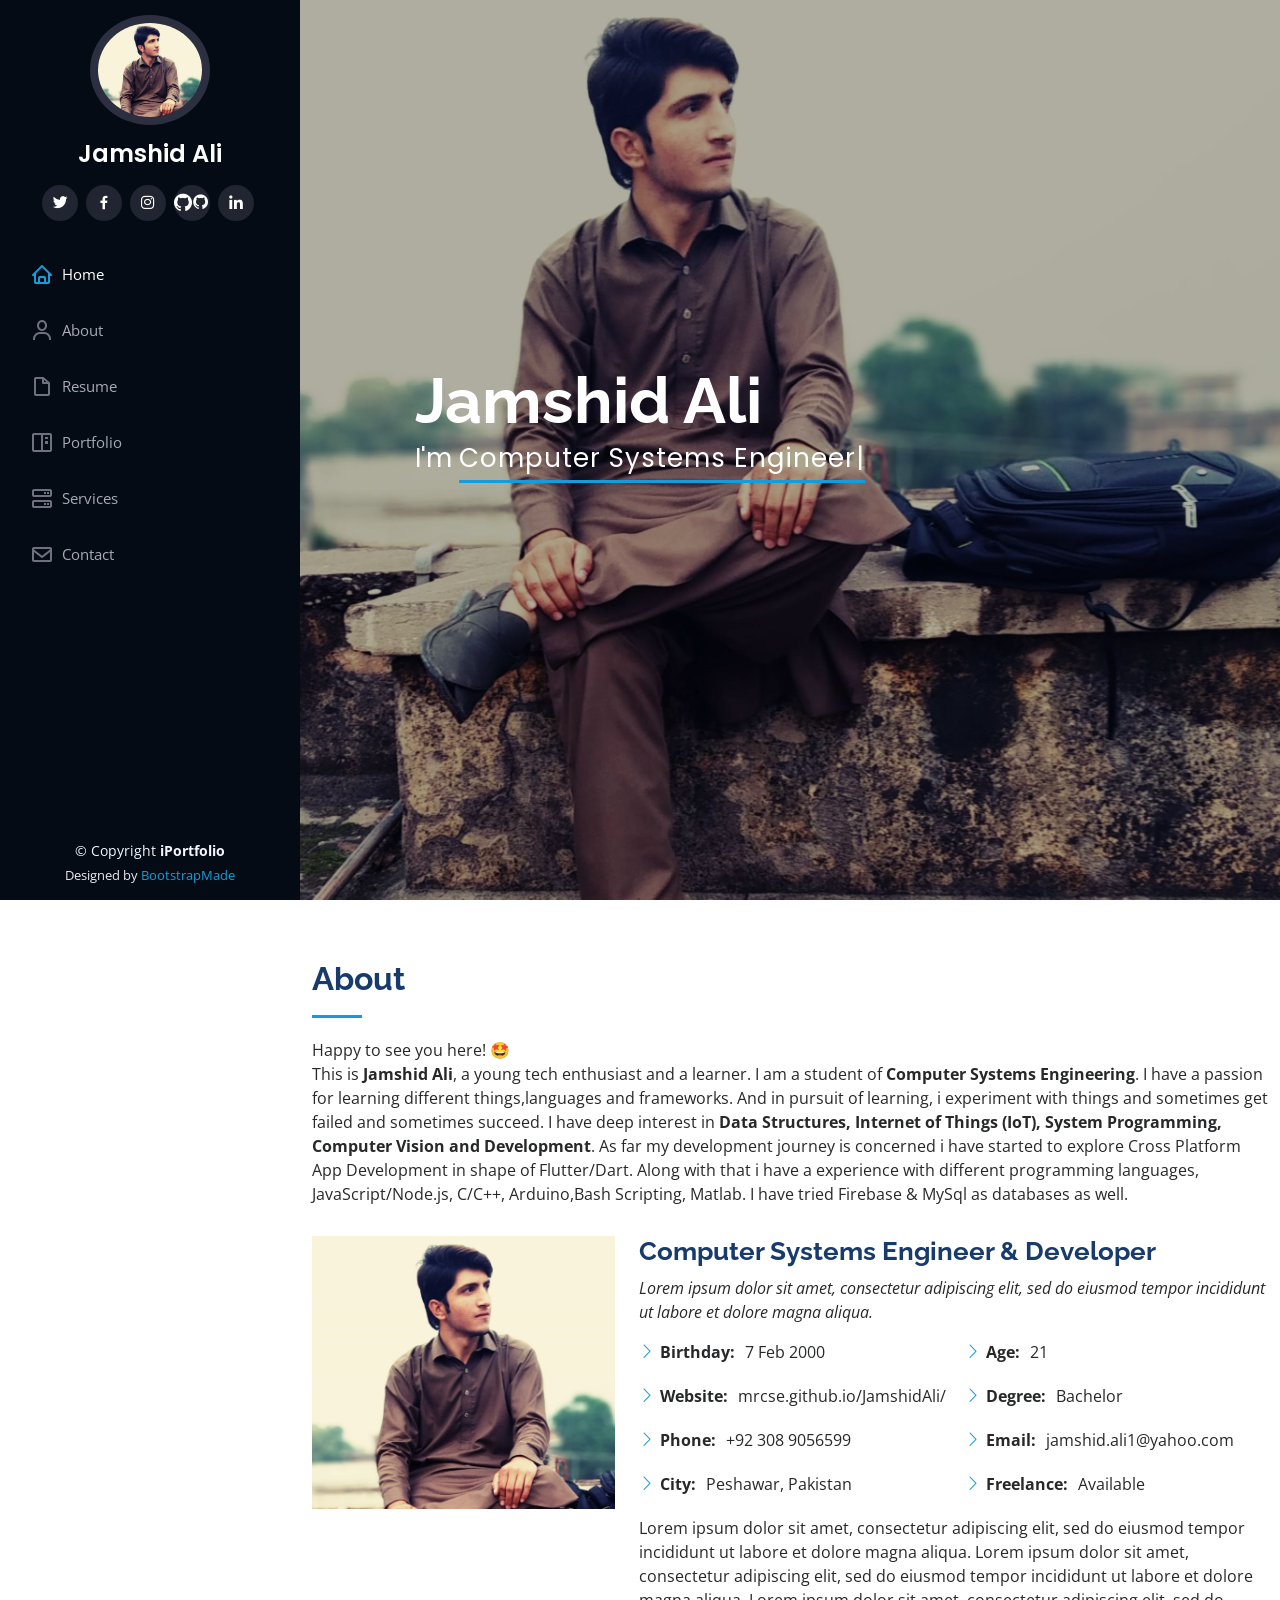
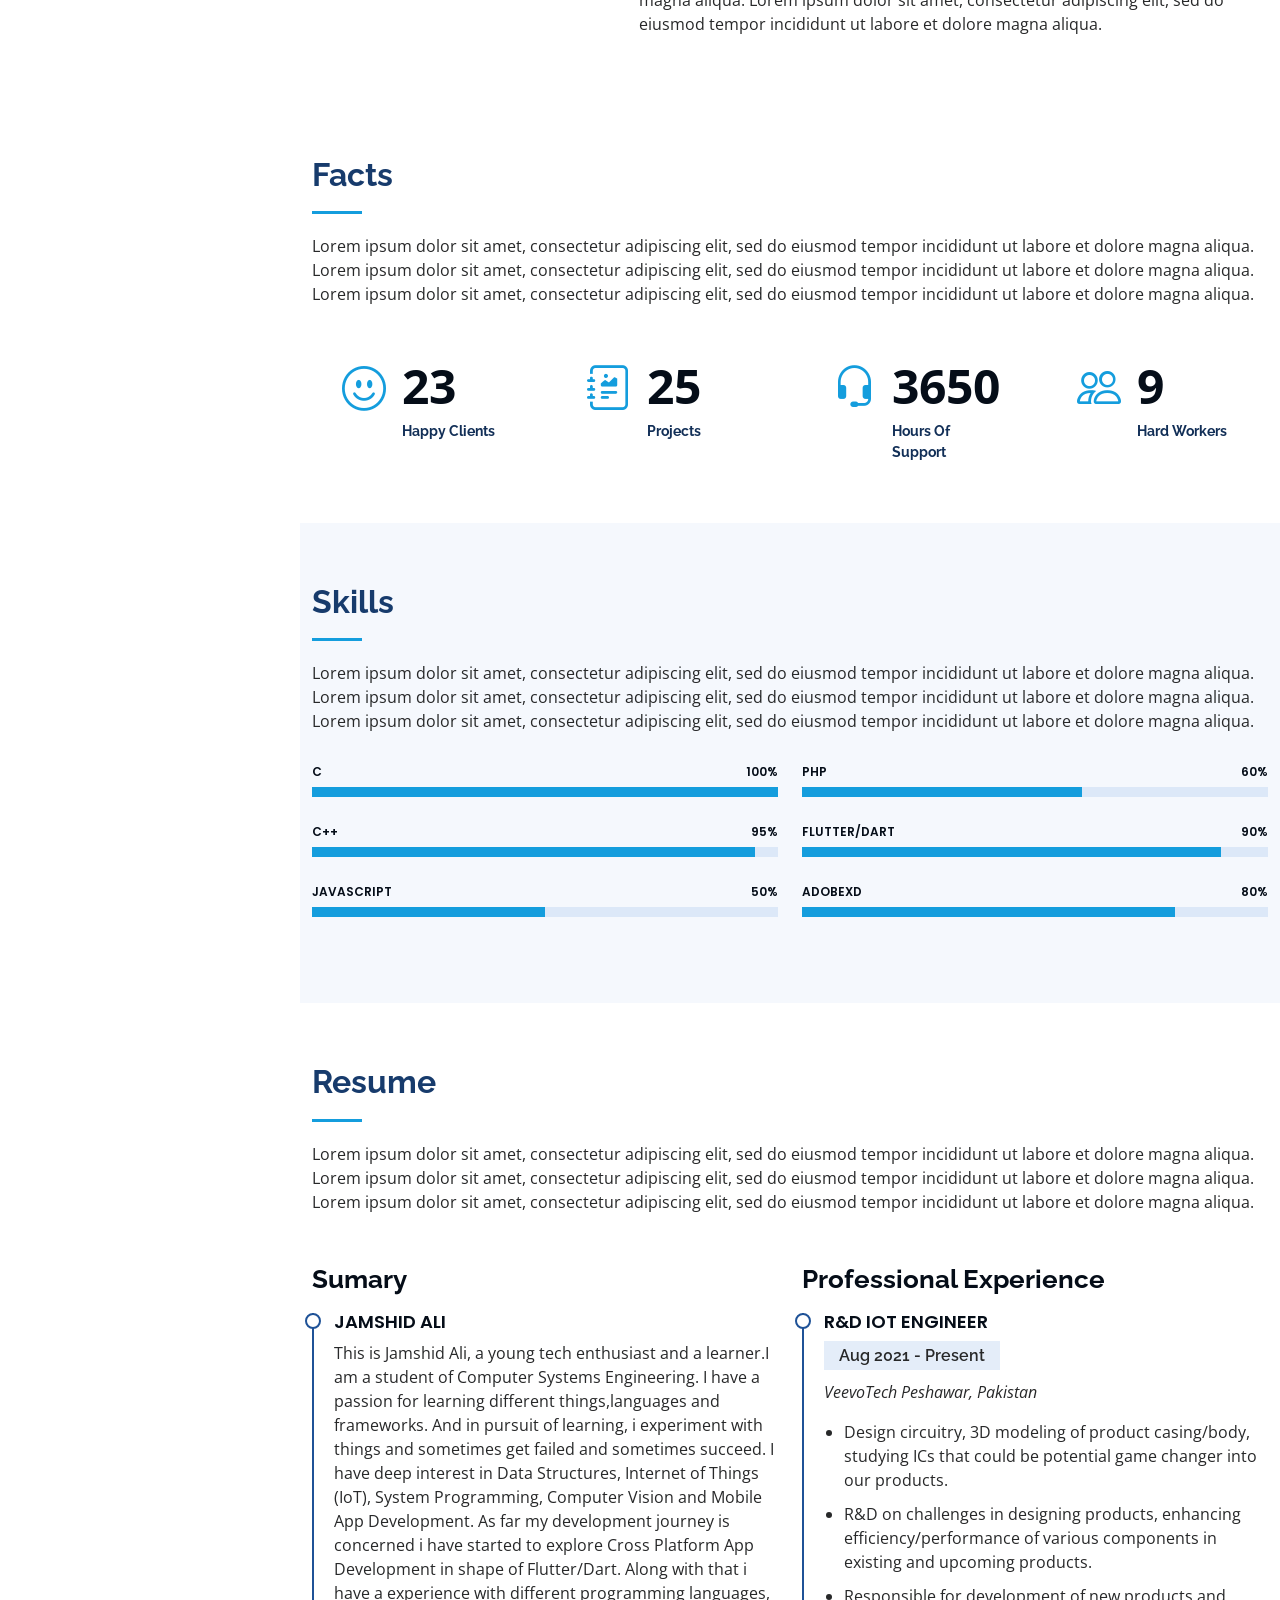
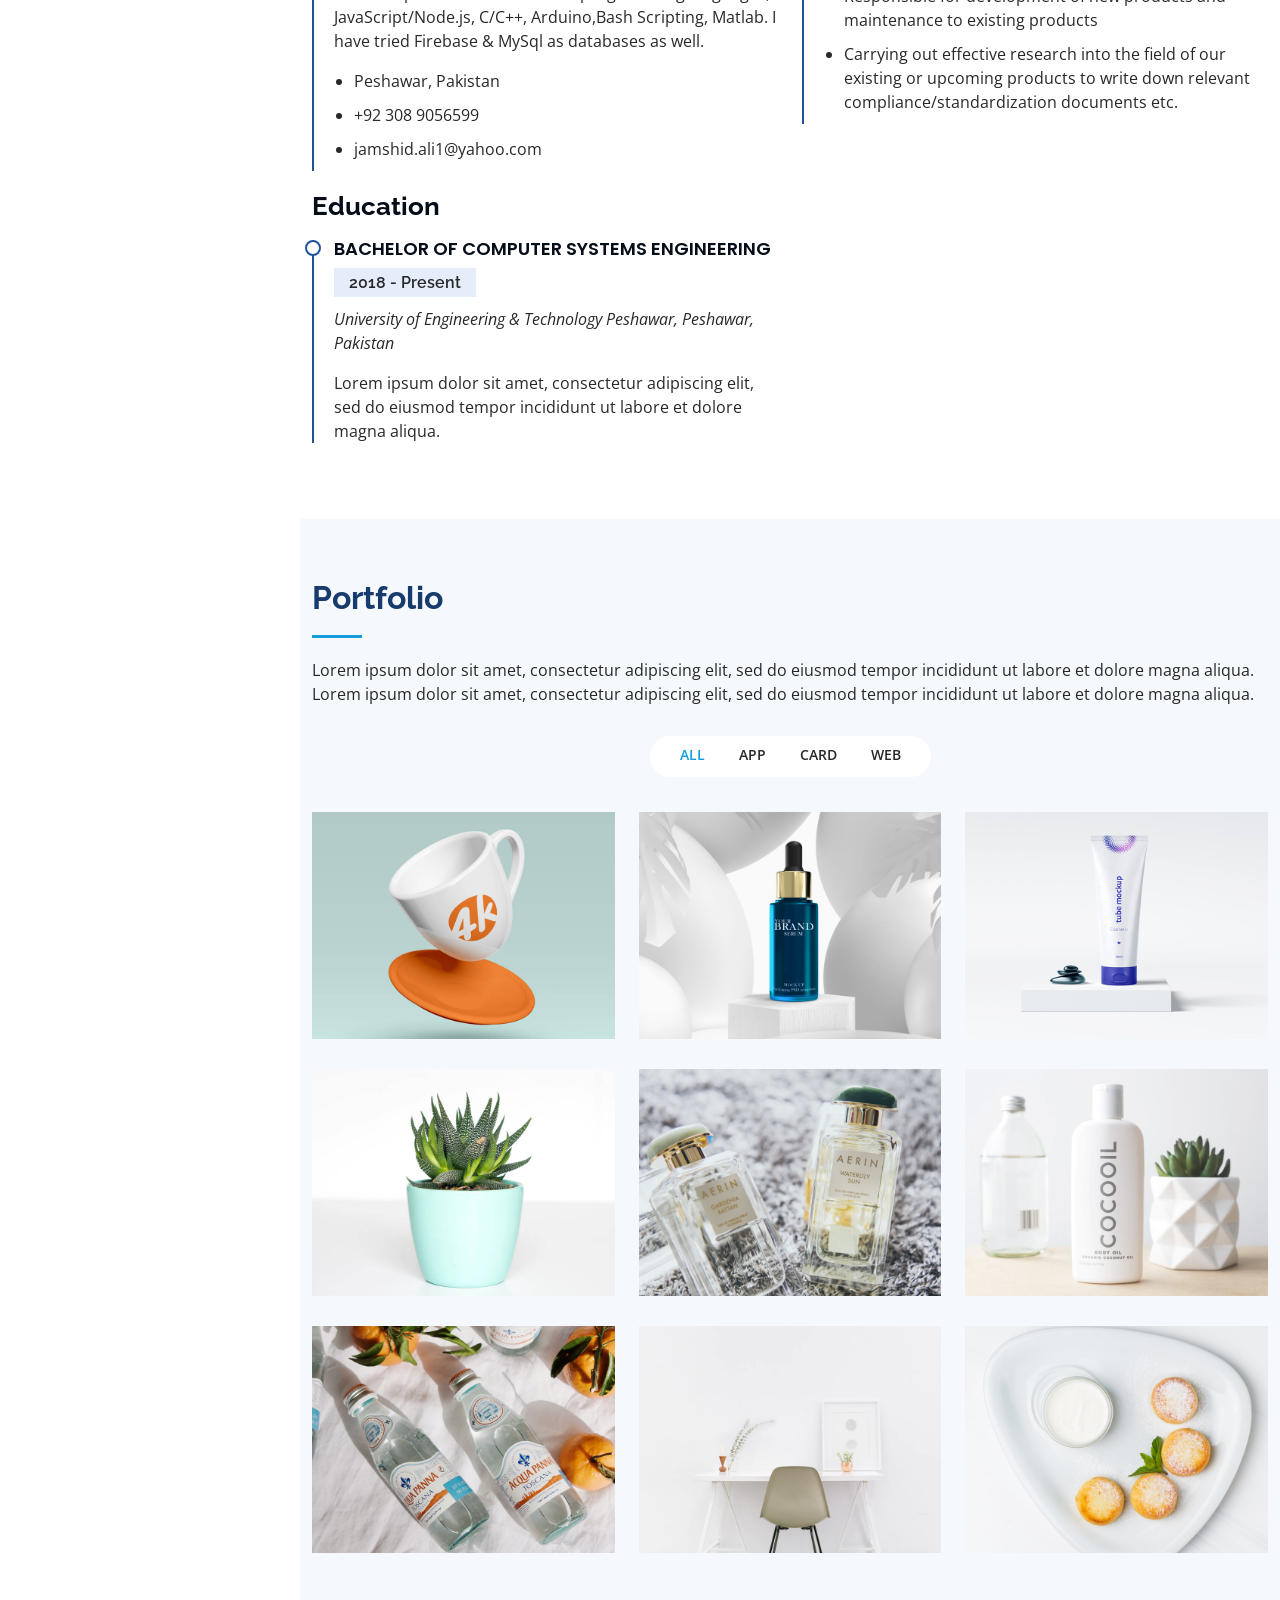
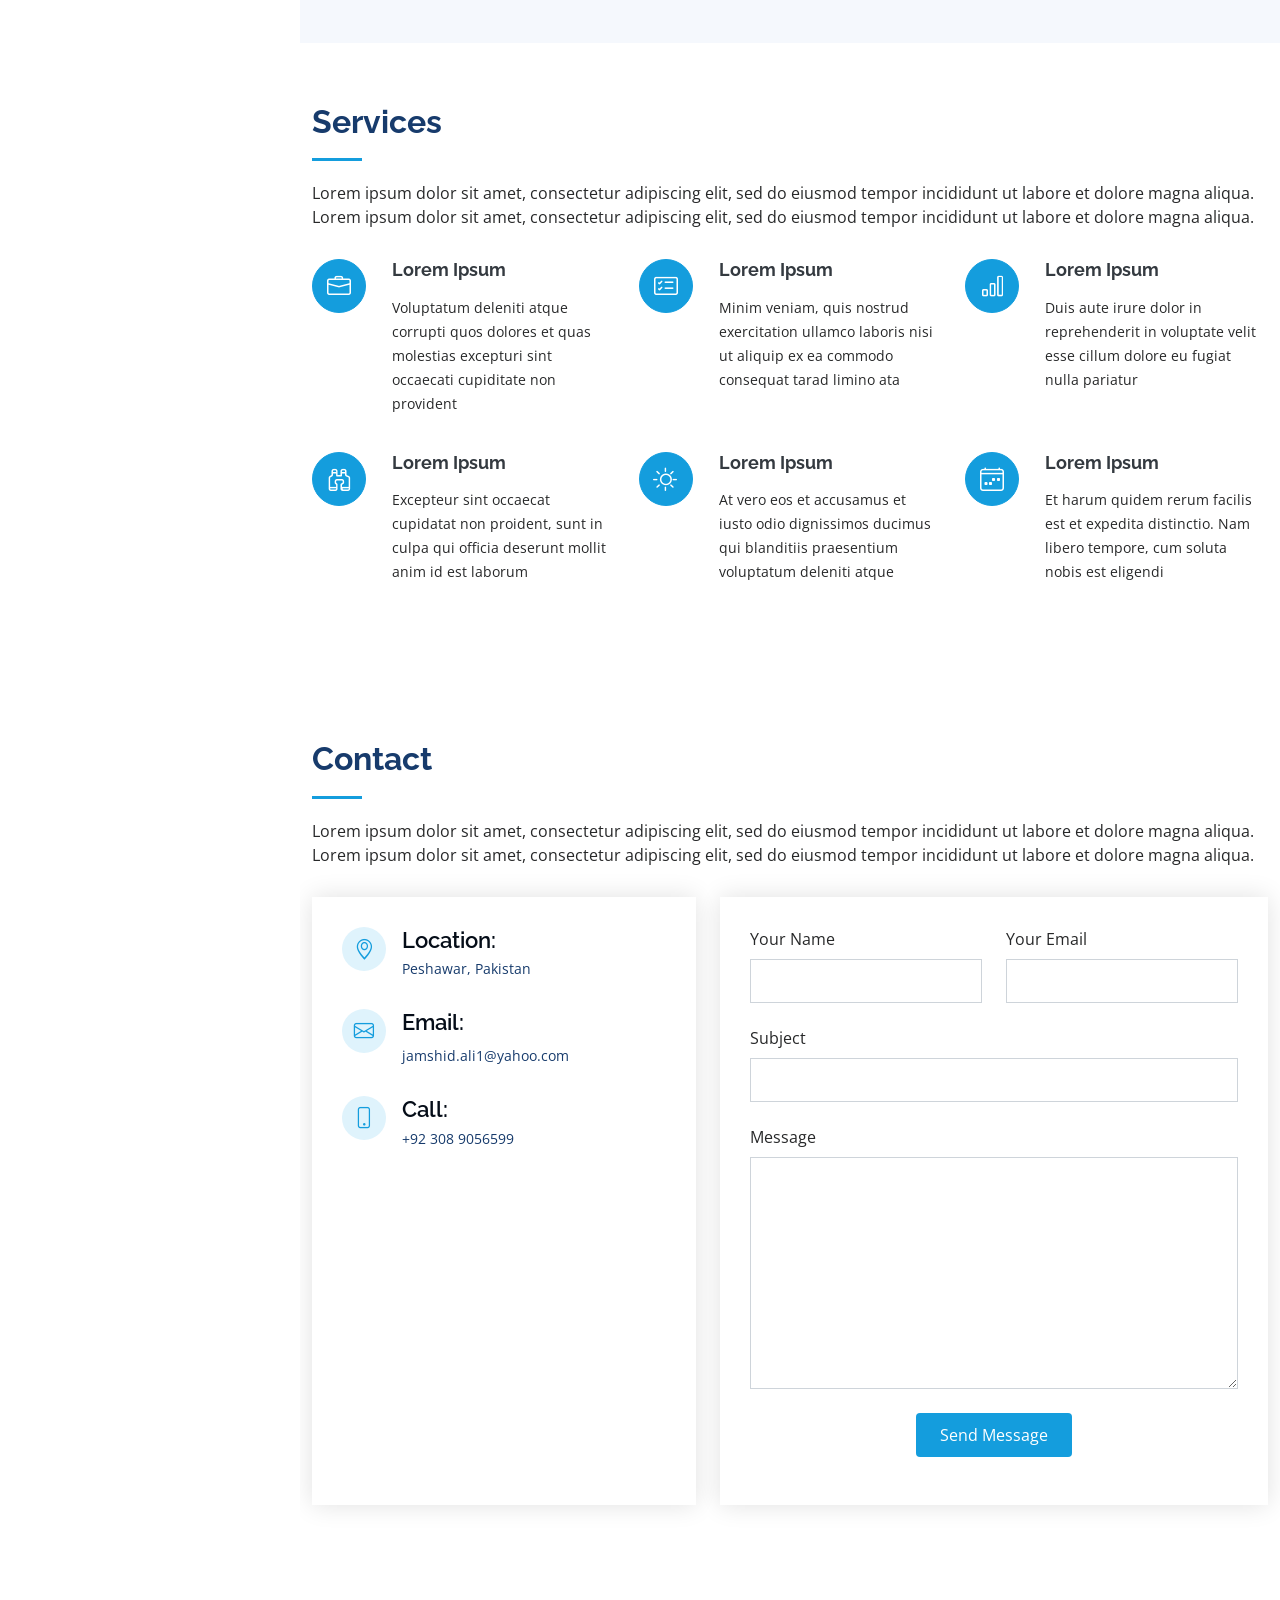
==== commit 8efe0f6e: "Update index.html" ====
--- a/index.html
+++ b/index.html
@@ -282,12 +282,7 @@
             <div class="resume-item pb-0">
               <h4>Jamshid Ali</h4>
               <p>
-                Lorem ipsum dolor sit amet, consectetur adipiscing elit, sed do eiusmod tempor incididunt ut labore et dolore
-                magna aliqua.
-                Lorem ipsum dolor sit amet, consectetur adipiscing elit, sed do eiusmod tempor incididunt ut labore et dolore
-                magna aliqua.
-                Lorem ipsum dolor sit amet, consectetur adipiscing elit, sed do eiusmod tempor incididunt ut labore et dolore
-                magna aliqua.
+                This is Jamshid Ali, a young tech enthusiast and a learner.I am a student of Computer Systems Engineering. I have a passion for learning different things,languages and frameworks. And in pursuit of learning, i experiment with things and sometimes get failed and sometimes succeed. I have deep interest in Data Structures, Internet of Things (IoT), System Programming, Computer Vision and Mobile App Development. As far my development journey is concerned i have started to explore Cross Platform App Development in shape of Flutter/Dart. Along with that i have a experience with different programming languages, JavaScript/Node.js, C/C++, Arduino,Bash Scripting, Matlab. I have tried Firebase & MySql as databases as well.
               </p>
               <ul>
                 <li>Peshawar, Pakistan</li>
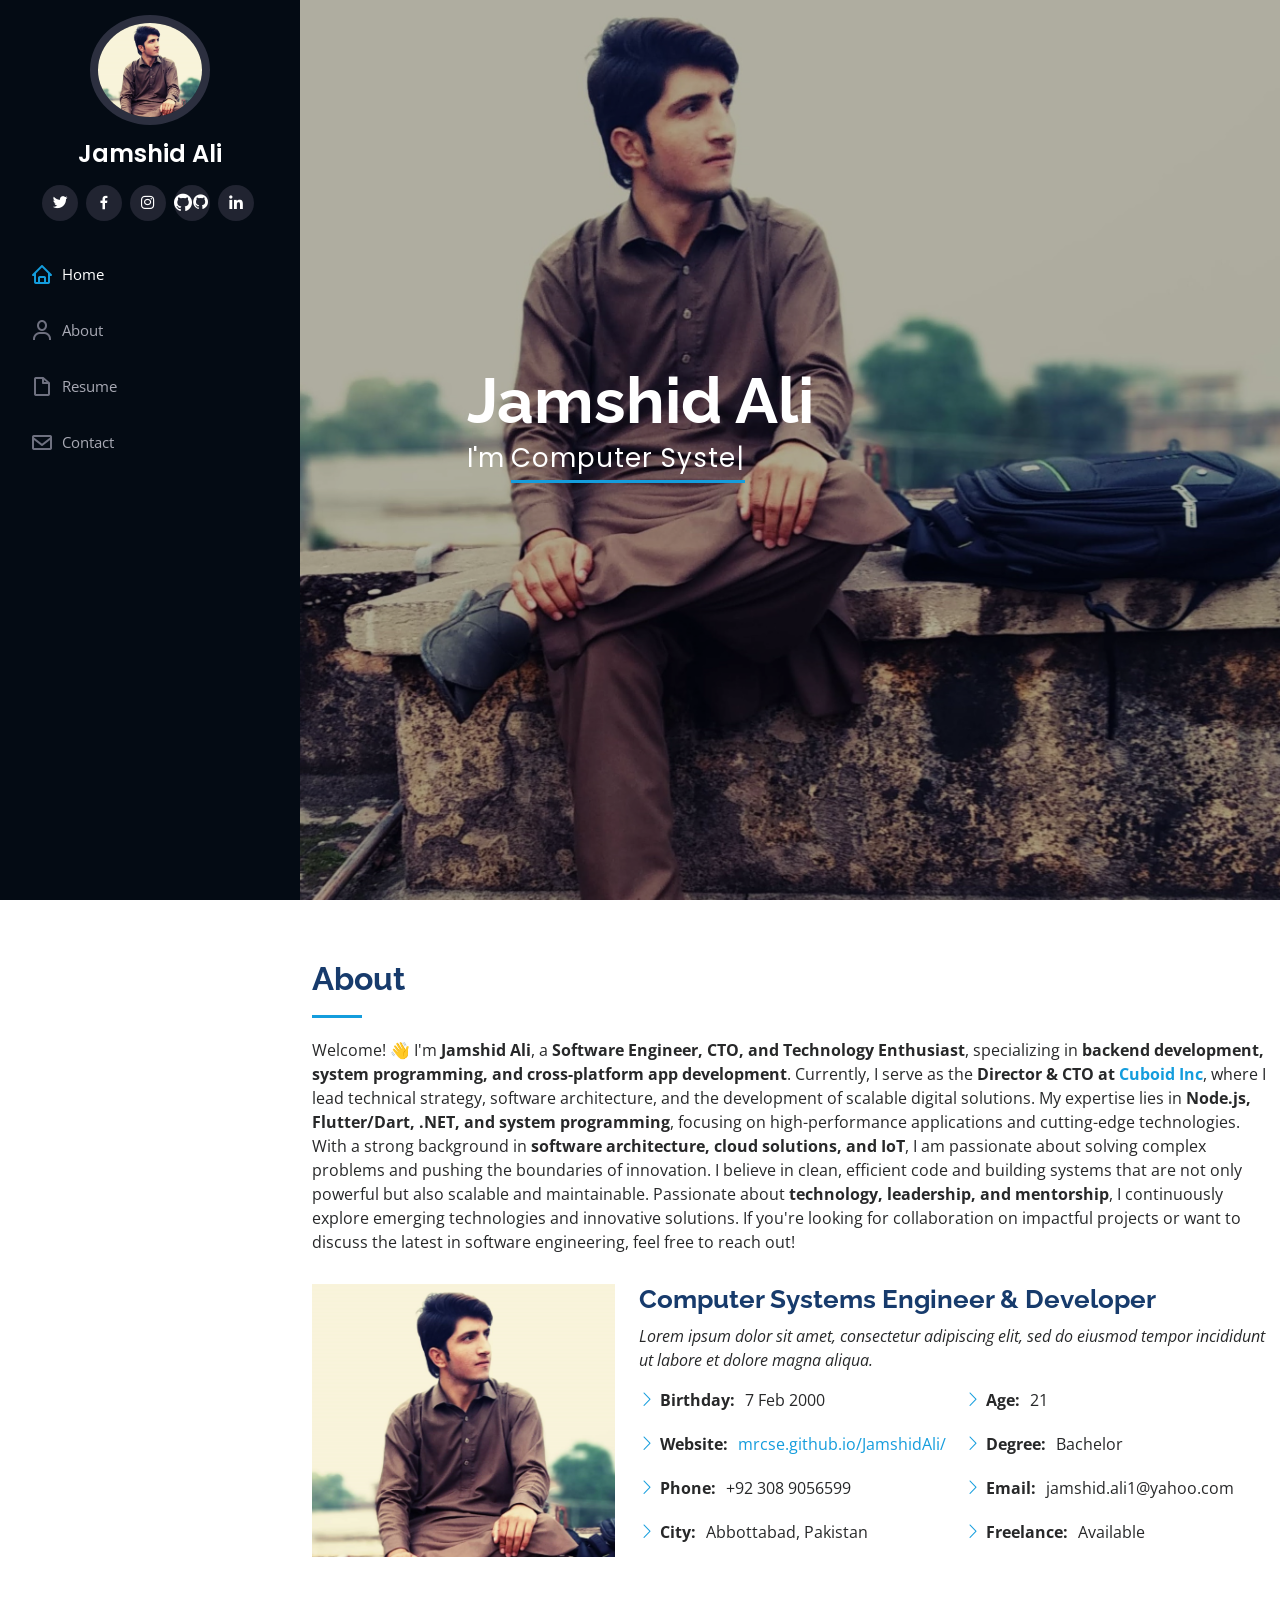
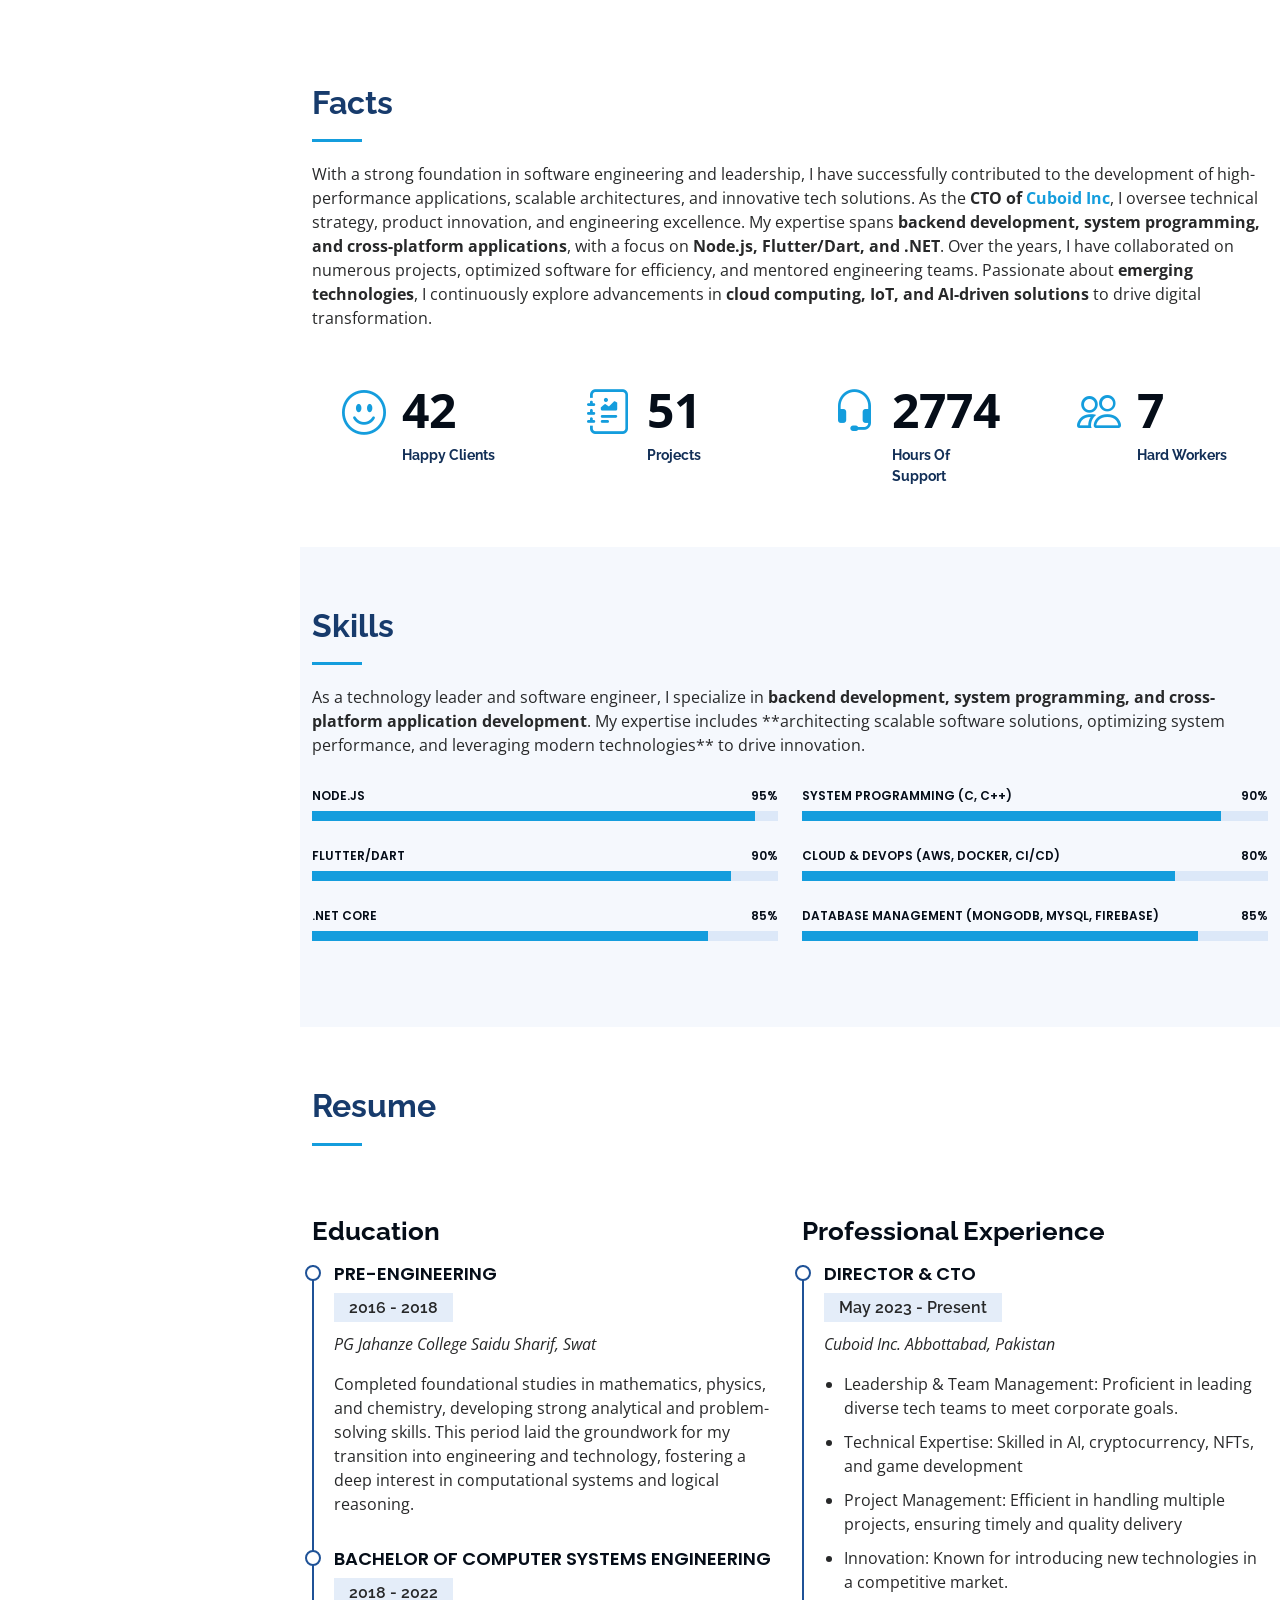
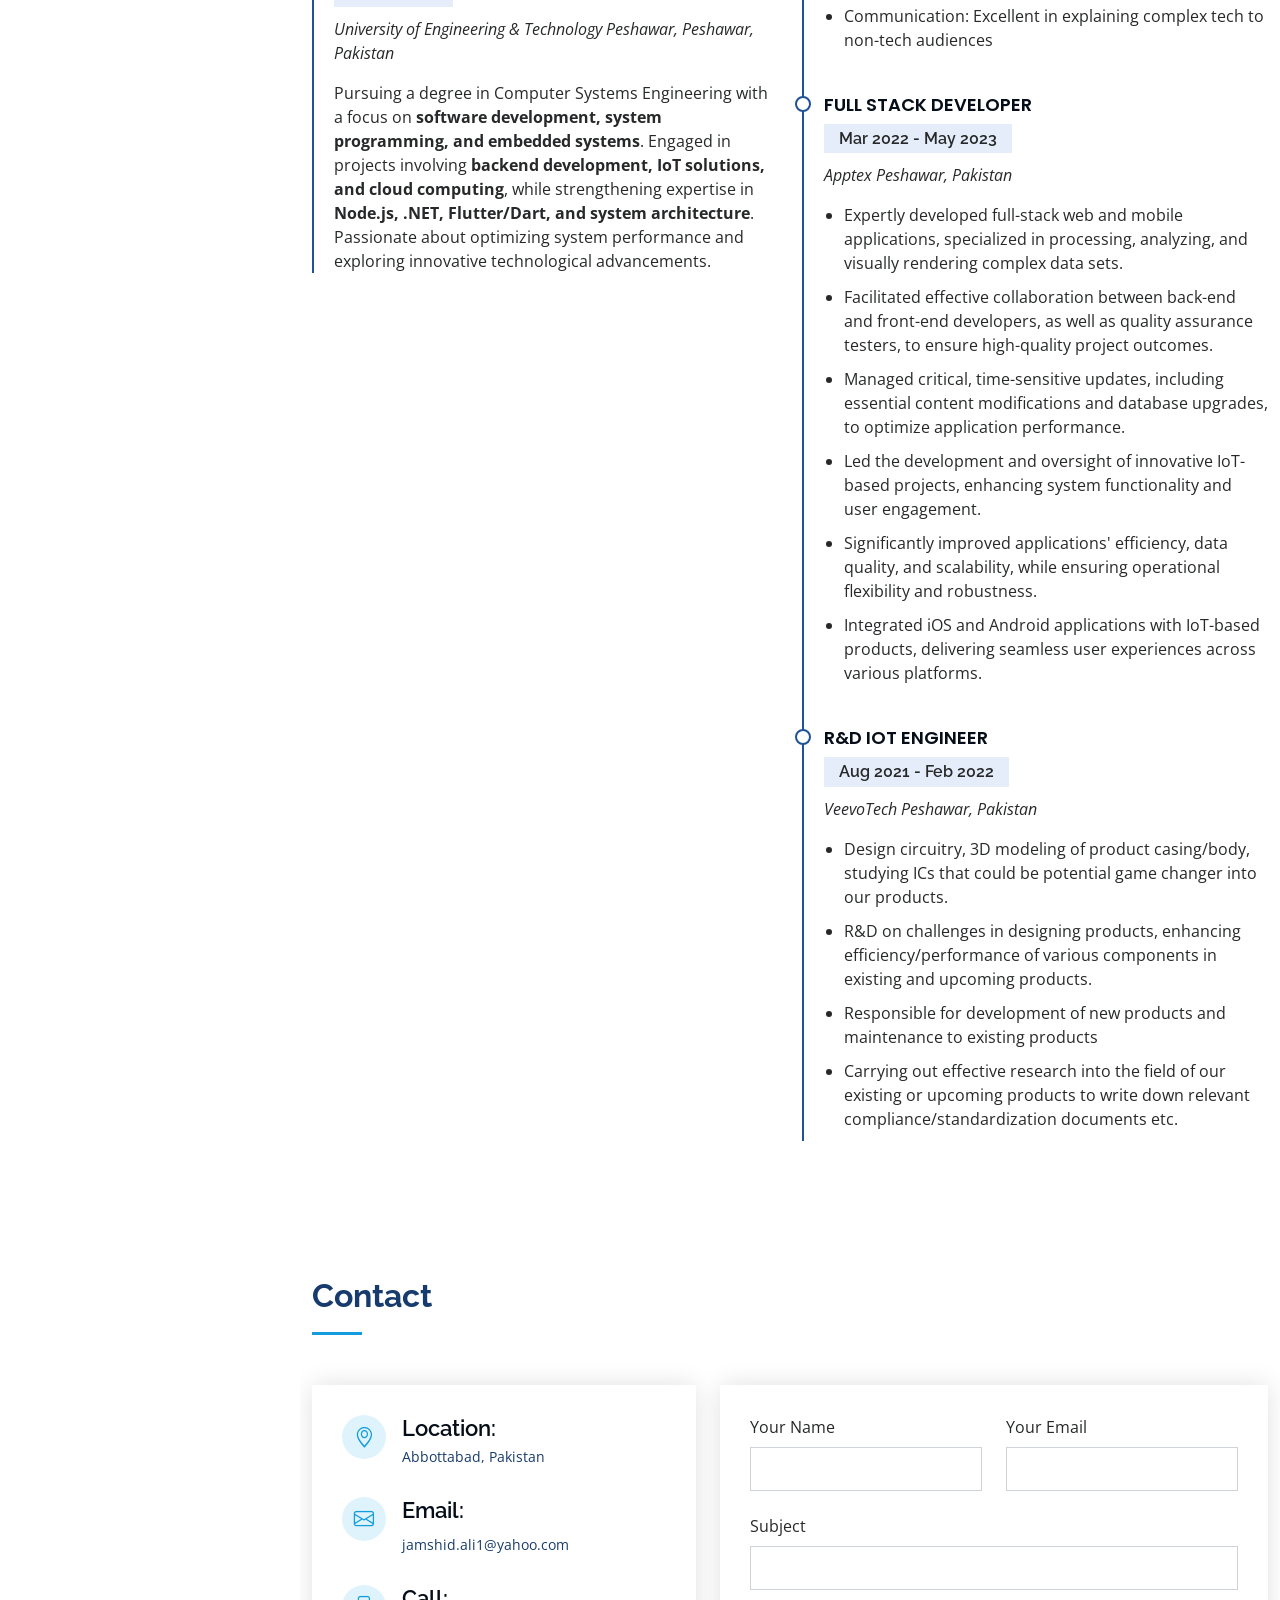
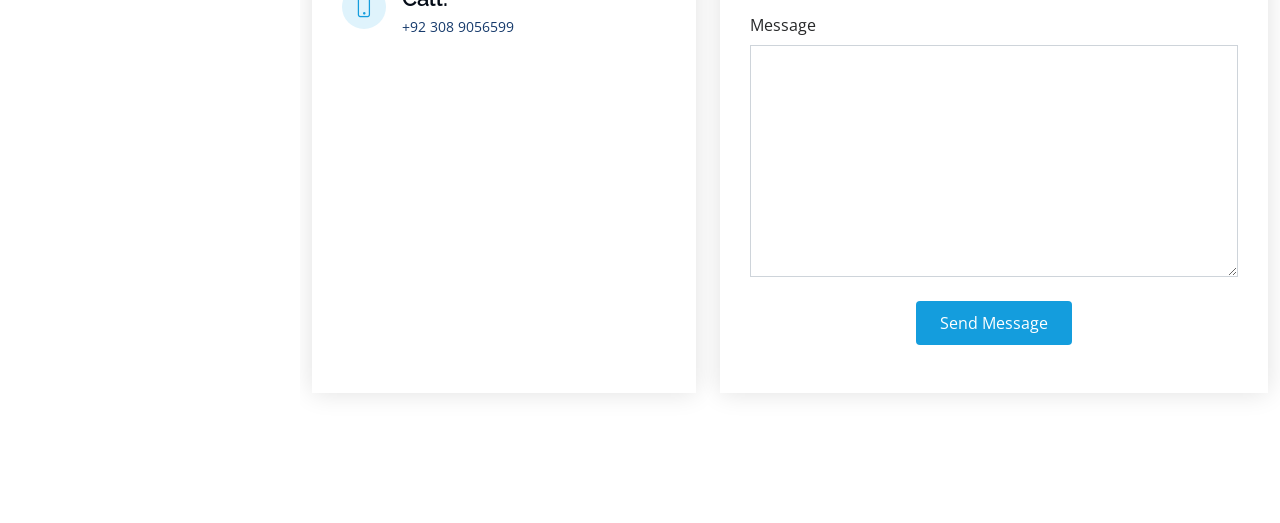
==== commit 43b04960: "Updated Portfolio" ====
--- a/index.html
+++ b/index.html
@@ -1,710 +1,555 @@
 <!DOCTYPE html>
 <html lang="en">
 
-<head>
-  <meta charset="utf-8">
-  <meta content="width=device-width, initial-scale=1.0" name="viewport">
-
-  <title>Jamshid Ali</title>
-  <meta content="" name="description">
-  <meta content="" name="keywords">
-
-  <!-- Favicons -->
-  <link href="assets/img/favicon.png" rel="icon">
-  <link href="assets/img/apple-touch-icon.png" rel="apple-touch-icon">
-
-  <!-- Google Fonts -->
-  <link href="https://fonts.googleapis.com/css?family=Open+Sans:300,300i,400,400i,600,600i,700,700i|Raleway:300,300i,400,400i,500,500i,600,600i,700,700i|Poppins:300,300i,400,400i,500,500i,600,600i,700,700i" rel="stylesheet">
-
-  <!-- Vendor CSS Files -->
-  <link href="assets/vendor/aos/aos.css" rel="stylesheet">
-  <link href="assets/vendor/bootstrap/css/bootstrap.min.css" rel="stylesheet">
-  <link href="assets/vendor/bootstrap-icons/bootstrap-icons.css" rel="stylesheet">
-  <link href="assets/vendor/boxicons/css/boxicons.min.css" rel="stylesheet">
-  <link href="assets/vendor/glightbox/css/glightbox.min.css" rel="stylesheet">
-  <link href="assets/vendor/swiper/swiper-bundle.min.css" rel="stylesheet">
-
-  <link href="assets/css/style.css" rel="stylesheet">
-
-</head>
-
-<body>
-
-  <!-- ======= Mobile nav toggle button ======= -->
-  <i class="bi bi-list mobile-nav-toggle d-xl-none"></i>
-
-  <!-- ======= Header ======= -->
-  <header id="header">
-    <div class="d-flex flex-column">
-
-      <div class="profile">
-        <img src="assets/img/profile-img.jpg" alt="" class="img-fluid rounded-circle">
-        <h1 class="text-light"><a href="index.html">Jamshid Ali</a></h1>
-        <div class="social-links mt-3 text-center">
-          <a href="#" class="twitter"><i class="bx bxl-twitter"></i></a>
-          <a href="#" class="facebook"><i class="bx bxl-facebook"></i></a>
-          <a href="#" class="instagram"><i class="bx bxl-instagram"></i></a>
-          <a href="https://github.com/mrcse" class="bi-github"><i class="bx bxl-github"></i></a>
-          <a href="https://www.linkedin.com/in/jamshid-ali-826489200/" class="linkedin"><i class="bx bxl-linkedin"></i></a>
+  <head>
+    <meta charset="utf-8">
+    <meta content="width=device-width, initial-scale=1.0" name="viewport">
+
+    <title>Jamshid Ali</title>
+    <meta content name="description">
+    <meta content name="keywords">
+
+    <!-- Favicons -->
+    <link href="assets/img/profile-img.jpg" rel="icon">
+    <link href="assets/img/profile-img.jpg" rel="apple-touch-icon">
+
+    <!-- Google Fonts -->
+    <link
+      href="https://fonts.googleapis.com/css?family=Open+Sans:300,300i,400,400i,600,600i,700,700i|Raleway:300,300i,400,400i,500,500i,600,600i,700,700i|Poppins:300,300i,400,400i,500,500i,600,600i,700,700i"
+      rel="stylesheet">
+
+    <!-- Vendor CSS Files -->
+    <link href="assets/vendor/aos/aos.css" rel="stylesheet">
+    <link href="assets/vendor/bootstrap/css/bootstrap.min.css" rel="stylesheet">
+    <link href="assets/vendor/bootstrap-icons/bootstrap-icons.css"
+      rel="stylesheet">
+    <link href="assets/vendor/boxicons/css/boxicons.min.css" rel="stylesheet">
+    <link href="assets/vendor/glightbox/css/glightbox.min.css" rel="stylesheet">
+    <link href="assets/vendor/swiper/swiper-bundle.min.css" rel="stylesheet">
+
+    <link href="assets/css/style.css" rel="stylesheet">
+
+  </head>
+
+  <body>
+
+    <!-- ======= Mobile nav toggle button ======= -->
+    <i class="bi bi-list mobile-nav-toggle d-xl-none"></i>
+
+    <!-- ======= Header ======= -->
+    <header id="header">
+      <div class="d-flex flex-column">
+
+        <div class="profile">
+          <img src="assets/img/profile-img.jpg" alt
+            class="img-fluid rounded-circle">
+          <h1 class="text-light"><a href="index.html">Jamshid Ali</a></h1>
+          <div class="social-links mt-3 text-center">
+            <a href="#" class="twitter"><i class="bx bxl-twitter"></i></a>
+            <a href="#" class="facebook"><i class="bx bxl-facebook"></i></a>
+            <a href="#" class="instagram"><i class="bx bxl-instagram"></i></a>
+            <a href="https://github.com/mrcse" class="bi-github"><i
+                class="bx bxl-github"></i></a>
+            <a href="https://www.linkedin.com/in/jamshid-ali-826489200/"
+              class="linkedin"><i class="bx bxl-linkedin"></i></a>
+          </div>
         </div>
+
+        <nav id="navbar" class="nav-menu navbar">
+          <ul>
+            <li><a href="#hero" class="nav-link scrollto active"><i
+                  class="bx bx-home"></i> <span>Home</span></a></li>
+            <li><a href="#about" class="nav-link scrollto"><i
+                  class="bx bx-user"></i> <span>About</span></a></li>
+            <li><a href="#resume" class="nav-link scrollto"><i
+                  class="bx bx-file-blank"></i> <span>Resume</span></a></li>
+            <li><a href="#contact" class="nav-link scrollto"><i
+                  class="bx bx-envelope"></i> <span>Contact</span></a></li>
+          </ul>
+        </nav><!-- .nav-menu -->
       </div>
-
-      <nav id="navbar" class="nav-menu navbar">
-        <ul>
-          <li><a href="#hero" class="nav-link scrollto active"><i class="bx bx-home"></i> <span>Home</span></a></li>
-          <li><a href="#about" class="nav-link scrollto"><i class="bx bx-user"></i> <span>About</span></a></li>
-          <li><a href="#resume" class="nav-link scrollto"><i class="bx bx-file-blank"></i> <span>Resume</span></a></li>
-          <li><a href="#portfolio" class="nav-link scrollto"><i class="bx bx-book-content"></i> <span>Portfolio</span></a></li>
-          <li><a href="#services" class="nav-link scrollto"><i class="bx bx-server"></i> <span>Services</span></a></li>
-          <li><a href="#contact" class="nav-link scrollto"><i class="bx bx-envelope"></i> <span>Contact</span></a></li>
-        </ul>
-      </nav><!-- .nav-menu -->
-    </div>
-  </header><!-- End Header -->
-
-  <!-- ======= Hero Section ======= -->
-  <section id="hero" class="d-flex flex-column justify-content-center align-items-center">
-    <div class="hero-container" data-aos="fade-in">
-      <h1>Jamshid Ali</h1>
-      <p>I'm <span class="typed" data-typed-items="Computer Systems Engineer, Developer, Programmer, Designer"></span></p>
-    </div>
-  </section><!-- End Hero -->
-
-  <main id="main">
-
-    <!-- ======= About Section ======= -->
-    <section id="about" class="about">
-      <div class="container">
-
-        <div class="section-title">
-          <h2>About</h2>
-          <p>Happy to see you here! 🤩<br>
-            This is <strong>Jamshid Ali</strong>, a young tech enthusiast and a learner. 
-            I am a student of <strong>Computer Systems Engineering</strong>. 
-            I have a passion for learning different things,languages and frameworks. 
-            And in pursuit of learning, i experiment with things and sometimes get failed and sometimes succeed. 
-            I have deep interest in <strong>Data Structures, Internet of Things (IoT), System Programming, Computer Vision and Development</strong>. 
-            As far my development journey is concerned i have started to explore Cross Platform App Development in shape of Flutter/Dart. 
-            Along with that i have a experience with different programming languages, JavaScript/Node.js, C/C++, Arduino,Bash Scripting, Matlab. 
-            I have tried Firebase & MySql as databases as well.
-          </p>
+    </header><!-- End Header -->
+
+    <!-- ======= Hero Section ======= -->
+    <section id="hero"
+      class="d-flex flex-column justify-content-center align-items-center">
+      <div class="hero-container" data-aos="fade-in">
+        <h1>Jamshid Ali</h1>
+        <p>I'm <span class="typed"
+            data-typed-items="Computer Systems Engineer, Developer, Programmer, Designer"></span></p>
+      </div>
+    </section><!-- End Hero -->
+
+    <main id="main">
+
+      <!-- ======= About Section ======= -->
+      <section id="about" class="about">
+        <div class="container">
+
+          <div class="section-title">
+            <h2>About</h2>
+            <p>
+              Welcome! 👋 I'm <strong>Jamshid Ali</strong>, a <strong>Software
+                Engineer, CTO, and Technology Enthusiast</strong>, specializing
+              in <strong>backend development, system programming, and
+                cross-platform app development</strong>.
+
+              Currently, I serve as the <strong>Director & CTO at <a
+                  href="https://cuboidinc.com">Cuboid Inc</a></strong>, where I
+              lead technical strategy, software architecture, and the
+              development of scalable digital solutions. My expertise lies in
+              <strong>Node.js, Flutter/Dart, .NET, and system
+                programming</strong>, focusing
+              on high-performance applications and cutting-edge technologies.
+
+              With a strong background in <strong>software architecture, cloud
+                solutions, and IoT</strong>, I am passionate about solving
+              complex
+              problems and pushing the boundaries of innovation. I believe in
+              clean, efficient code and building systems that are not only
+              powerful but also scalable and maintainable.
+
+              Passionate about <strong>technology, leadership, and
+                mentorship</strong>, I
+              continuously explore emerging technologies and innovative
+              solutions. If you're looking for collaboration on impactful
+              projects or want to discuss the latest in software engineering,
+              feel free to reach out!
+            </p>
+          </div>
+
+          <div class="row">
+            <div class="col-lg-4" data-aos="fade-right">
+              <img src="assets/img/profile-img.jpg" class="img-fluid" alt>
+            </div>
+            <div class="col-lg-8 pt-4 pt-lg-0 content" data-aos="fade-left">
+              <h3>Computer Systems Engineer &amp; Developer</h3>
+              <p class="fst-italic">
+                Lorem ipsum dolor sit amet, consectetur adipiscing elit, sed do
+                eiusmod tempor incididunt ut labore et dolore
+                magna aliqua.
+              </p>
+              <div class="row">
+                <div class="col-lg-6">
+                  <ul>
+                    <li><i class="bi bi-chevron-right"></i>
+                      <strong>Birthday:</strong> <span>7 Feb 2000</span></li>
+                    <li><i class="bi bi-chevron-right"></i>
+                      <strong>Website:</strong>
+                      <span><a href="https://mrcse.github.io/JamshidAli/"
+                          target="_blank">mrcse.github.io/JamshidAli/</a></span>
+
+                    </li>
+                    <li><i class="bi bi-chevron-right"></i>
+                      <strong>Phone:</strong> <span>+92 308 9056599</span></li>
+                    <li><i class="bi bi-chevron-right"></i>
+                      <strong>City:</strong> <span>Abbottabad,
+                        Pakistan</span></li>
+                  </ul>
+                </div>
+                <div class="col-lg-6">
+                  <ul>
+                    <li><i class="bi bi-chevron-right"></i>
+                      <strong>Age:</strong> <span>21</span></li>
+                    <li><i class="bi bi-chevron-right"></i>
+                      <strong>Degree:</strong> <span>Bachelor</span></li>
+                    <li><i class="bi bi-chevron-right"></i>
+                      <strong>Email:</strong>
+                      <span>jamshid.ali1@yahoo.com</span></li>
+                    <li><i class="bi bi-chevron-right"></i>
+                      <strong>Freelance:</strong> <span>Available</span></li>
+                  </ul>
+                </div>
+              </div>
+
+            </div>
+          </div>
+
         </div>
-
-        <div class="row">
-          <div class="col-lg-4" data-aos="fade-right">
-            <img src="assets/img/profile-img.jpg" class="img-fluid" alt="">
-          </div>
-          <div class="col-lg-8 pt-4 pt-lg-0 content" data-aos="fade-left">
-            <h3>Computer Systems Engineer &amp; Developer</h3>
-            <p class="fst-italic">
-              Lorem ipsum dolor sit amet, consectetur adipiscing elit, sed do eiusmod tempor incididunt ut labore et dolore
-              magna aliqua.
+      </section><!-- End About Section -->
+
+      <!-- ======= Facts Section ======= -->
+      <section id="facts" class="facts">
+        <div class="container">
+
+          <div class="section-title">
+            <h2>Facts</h2>
+            <p>
+              With a strong foundation in software engineering and leadership, I
+              have successfully contributed to the development of
+              high-performance applications, scalable architectures, and
+              innovative tech solutions. As the <strong>CTO of <a
+                  href="https://cuboidinc.com" target="_blank">Cuboid
+                  Inc</a></strong>, I oversee technical strategy, product
+              innovation, and engineering excellence.
+
+              My expertise spans <strong>backend development, system
+                programming, and cross-platform applications</strong>, with a
+              focus on <strong>Node.js, Flutter/Dart, and .NET</strong>. Over
+              the years, I have collaborated on numerous projects, optimized
+              software for efficiency, and mentored engineering teams.
+
+              Passionate about <strong>emerging technologies</strong>, I
+              continuously explore advancements in <strong>cloud computing, IoT,
+                and AI-driven solutions</strong> to drive digital
+              transformation.
             </p>
-            <div class="row">
-              <div class="col-lg-6">
+          </div>
+
+          <div class="row no-gutters">
+
+            <div class="col-lg-3 col-md-6 d-md-flex align-items-md-stretch"
+              data-aos="fade-up">
+              <div class="count-box">
+                <i class="bi bi-emoji-smile"></i>
+                <span data-purecounter-start="0" data-purecounter-end="54"
+                  data-purecounter-duration="1" class="purecounter"></span>
+                <p><strong>Happy Clients</strong></p>
+              </div>
+            </div>
+
+            <div class="col-lg-3 col-md-6 d-md-flex align-items-md-stretch"
+              data-aos="fade-up" data-aos-delay="100">
+              <div class="count-box">
+                <i class="bi bi-journal-richtext"></i>
+                <span data-purecounter-start="0" data-purecounter-end="67"
+                  data-purecounter-duration="1" class="purecounter"></span>
+                <p><strong>Projects</strong></p>
+              </div>
+            </div>
+
+            <div class="col-lg-3 col-md-6 d-md-flex align-items-md-stretch"
+              data-aos="fade-up" data-aos-delay="200">
+              <div class="count-box">
+                <i class="bi bi-headset"></i>
+                <span data-purecounter-start="0" data-purecounter-end="3650"
+                  data-purecounter-duration="1" class="purecounter"></span>
+                <p><strong>Hours Of Support</strong></p>
+              </div>
+            </div>
+
+            <div class="col-lg-3 col-md-6 d-md-flex align-items-md-stretch"
+              data-aos="fade-up" data-aos-delay="300">
+              <div class="count-box">
+                <i class="bi bi-people"></i>
+                <span data-purecounter-start="0" data-purecounter-end="09"
+                  data-purecounter-duration="1" class="purecounter"></span>
+                <p><strong>Hard Workers</strong></p>
+              </div>
+            </div>
+
+          </div>
+
+        </div>
+      </section><!-- End Facts Section -->
+
+      <!-- ======= Skills Section ======= -->
+      <section id="skills" class="skills section-bg">
+        <div class="container">
+
+          <div class="section-title">
+            <h2>Skills</h2>
+            <p>
+              As a technology leader and software engineer, I specialize in
+              <strong>backend development, system programming, and
+                cross-platform
+                application development</strong>.
+              My expertise includes **architecting scalable software solutions,
+              optimizing system performance, and leveraging modern
+              technologies** to drive innovation.
+            </p>
+          </div>
+
+          <div class="row skills-content">
+
+            <div class="col-lg-6" data-aos="fade-up">
+
+              <div class="progress">
+                <span class="skill">Node.js <i class="val">95%</i></span>
+                <div class="progress-bar-wrap">
+                  <div class="progress-bar" role="progressbar"
+                    aria-valuenow="95" aria-valuemin="0"
+                    aria-valuemax="100"></div>
+                </div>
+              </div>
+
+              <div class="progress">
+                <span class="skill">Flutter/Dart <i class="val">90%</i></span>
+                <div class="progress-bar-wrap">
+                  <div class="progress-bar" role="progressbar"
+                    aria-valuenow="90" aria-valuemin="0"
+                    aria-valuemax="100"></div>
+                </div>
+              </div>
+
+              <div class="progress">
+                <span class="skill">.NET Core <i class="val">85%</i></span>
+                <div class="progress-bar-wrap">
+                  <div class="progress-bar" role="progressbar"
+                    aria-valuenow="85" aria-valuemin="0"
+                    aria-valuemax="100"></div>
+                </div>
+              </div>
+
+            </div>
+
+            <div class="col-lg-6" data-aos="fade-up" data-aos-delay="100">
+
+              <div class="progress">
+                <span class="skill">System Programming (C, C++) <i
+                    class="val">90%</i></span>
+                <div class="progress-bar-wrap">
+                  <div class="progress-bar" role="progressbar"
+                    aria-valuenow="90" aria-valuemin="0"
+                    aria-valuemax="100"></div>
+                </div>
+              </div>
+
+              <div class="progress">
+                <span class="skill">Cloud & DevOps (AWS, Docker, CI/CD) <i
+                    class="val">80%</i></span>
+                <div class="progress-bar-wrap">
+                  <div class="progress-bar" role="progressbar"
+                    aria-valuenow="80" aria-valuemin="0"
+                    aria-valuemax="100"></div>
+                </div>
+              </div>
+
+              <div class="progress">
+                <span class="skill">Database Management (MongoDB, MySQL,
+                  Firebase) <i class="val">85%</i></span>
+                <div class="progress-bar-wrap">
+                  <div class="progress-bar" role="progressbar"
+                    aria-valuenow="85" aria-valuemin="0"
+                    aria-valuemax="100"></div>
+                </div>
+              </div>
+
+            </div>
+
+          </div>
+
+        </div>
+      </section><!-- End Skills Section -->
+
+      <!-- ======= Resume Section ======= -->
+      <section id="resume" class="resume">
+        <div class="container">
+
+          <div class="section-title">
+            <h2>Resume</h2>
+          </div>
+
+          <div class="row">
+            <div class="col-lg-6" data-aos="fade-up">
+
+              <h3 class="resume-title">Education</h3>
+              <div class="resume-item">
+                <h4>Pre-Engineering</h4>
+                <h5>2016 - 2018</h5>
+                <p><em>PG Jahanze College Saidu Sharif, Swat</em></p>
+                <p>
+                  Completed foundational studies in mathematics, physics, and
+                  chemistry, developing strong analytical and problem-solving
+                  skills. This period laid the groundwork for my transition into
+                  engineering and technology, fostering a deep interest in
+                  computational systems and logical reasoning.
+                </p>
+              </div>
+
+              <div class="resume-item">
+                <h4>Bachelor of Computer Systems Engineering</h4>
+                <h5>2018 - 2022</h5>
+                <p><em>University of Engineering & Technology Peshawar,
+                    Peshawar, Pakistan</em></p>
+                <p>
+                  Pursuing a degree in Computer Systems Engineering with a focus
+                  on <strong>software development, system programming, and
+                    embedded
+                    systems</strong>. Engaged in projects involving
+                  <strong>backend
+                    development, IoT solutions, and cloud computing</strong>,
+                  while
+                  strengthening expertise in <strong>Node.js, .NET,
+                    Flutter/Dart, and
+                    system architecture</strong>. Passionate about optimizing
+                  system
+                  performance and exploring innovative technological
+                  advancements.
+                </p>
+              </div>
+            </div>
+            <div class="col-lg-6" data-aos="fade-up" data-aos-delay="100">
+              <h3 class="resume-title">Professional Experience</h3>
+              <div class="resume-item">
+                <h4>Director & CTO</h4>
+                <h5>May 2023 - Present</h5>
+                <p><em>Cuboid Inc. Abbottabad, Pakistan</em></p>
                 <ul>
-                  <li><i class="bi bi-chevron-right"></i> <strong>Birthday:</strong> <span>7 Feb 2000</span></li>
-                  <li><i class="bi bi-chevron-right"></i> <strong>Website:</strong> <span>mrcse.github.io/JamshidAli/</span></li>
-                  <li><i class="bi bi-chevron-right"></i> <strong>Phone:</strong> <span>+92 308 9056599</span></li>
-                  <li><i class="bi bi-chevron-right"></i> <strong>City:</strong> <span>Peshawar, Pakistan</span></li>
+                  <li>Leadership & Team Management: Proficient in leading
+                    diverse tech teams to meet corporate
+                    goals.</li>
+                  <li>Technical Expertise: Skilled in AI, cryptocurrency, NFTs,
+                    and game development</li>
+                  <li>Project Management: Efficient in handling multiple
+                    projects, ensuring timely and quality
+                    delivery</li>
+                  <li>Innovation: Known for introducing new technologies in a
+                    competitive market.</li>
+                  <li>Communication: Excellent in explaining complex tech to
+                    non-tech audiences</li>
                 </ul>
               </div>
-              <div class="col-lg-6">
+              <div class="resume-item">
+                <h4>Full Stack Developer</h4>
+                <h5>Mar 2022 - May 2023</h5>
+                <p><em>Apptex Peshawar, Pakistan</em></p>
                 <ul>
-                  <li><i class="bi bi-chevron-right"></i> <strong>Age:</strong> <span>21</span></li>
-                  <li><i class="bi bi-chevron-right"></i> <strong>Degree:</strong> <span>Bachelor</span></li>
-                  <li><i class="bi bi-chevron-right"></i> <strong>Email:</strong> <span>jamshid.ali1@yahoo.com</span></li>
-                  <li><i class="bi bi-chevron-right"></i> <strong>Freelance:</strong> <span>Available</span></li>
+                  <li> Expertly developed full-stack web and mobile
+                    applications, specialized in processing, analyzing,
+                    and visually rendering complex data sets.</li>
+                  <li> Facilitated effective collaboration between back-end and
+                    front-end developers, as well as
+                    quality assurance testers, to ensure high-quality project
+                    outcomes.</li>
+                  <li>Managed critical, time-sensitive updates, including
+                    essential content modifications and
+                    database upgrades, to optimize application performance.</li>
+                  <li>Led the development and oversight of innovative IoT-based
+                    projects, enhancing system
+                    functionality and user engagement.</li>
+                  <li>Significantly improved applications' efficiency, data
+                    quality, and scalability, while ensuring
+                    operational flexibility and robustness.</li>
+                  <li>Integrated iOS and Android applications with IoT-based
+                    products, delivering seamless user
+                    experiences across various platforms.</li>
                 </ul>
               </div>
-            </div>
-            <p>
-              Lorem ipsum dolor sit amet, consectetur adipiscing elit, sed do eiusmod tempor incididunt ut labore et dolore
-              magna aliqua.
-              Lorem ipsum dolor sit amet, consectetur adipiscing elit, sed do eiusmod tempor incididunt ut labore et dolore
-              magna aliqua.
-              Lorem ipsum dolor sit amet, consectetur adipiscing elit, sed do eiusmod tempor incididunt ut labore et dolore
-              magna aliqua.
-            </p>
-          </div>
+              <div class="resume-item">
+                <h4>R&D IoT Engineer</h4>
+                <h5>Aug 2021 - Feb 2022</h5>
+                <p><em>VeevoTech Peshawar, Pakistan</em></p>
+                <ul>
+                  <li>Design circuitry, 3D modeling of product casing/body,
+                    studying ICs that could be potential game changer into our
+                    products.</li>
+                  <li>R&D on challenges in designing products, enhancing
+                    efficiency/performance of various components in existing and
+                    upcoming products.</li>
+                  <li>Responsible for development of new products and
+                    maintenance to existing products</li>
+                  <li>Carrying out effective research into the field of our
+                    existing or upcoming products to write down relevant
+                    compliance/standardization documents etc.</li>
+                </ul>
+              </div>
+
+            </div>
+          </div>
+
         </div>
-
-      </div>
-    </section><!-- End About Section -->
-
-    <!-- ======= Facts Section ======= -->
-    <section id="facts" class="facts">
-      <div class="container">
-
-        <div class="section-title">
-          <h2>Facts</h2>
-          <p>
-            Lorem ipsum dolor sit amet, consectetur adipiscing elit, sed do eiusmod tempor incididunt ut labore et dolore
-            magna aliqua.
-            Lorem ipsum dolor sit amet, consectetur adipiscing elit, sed do eiusmod tempor incididunt ut labore et dolore
-            magna aliqua.
-            Lorem ipsum dolor sit amet, consectetur adipiscing elit, sed do eiusmod tempor incididunt ut labore et dolore
-            magna aliqua.
-          </p>
+      </section><!-- End Resume Section -->
+
+      <!-- ======= Contact Section ======= -->
+      <section id="contact" class="contact">
+        <div class="container">
+
+          <div class="section-title">
+            <h2>Contact</h2>
+
+          </div>
+
+          <div class="row" data-aos="fade-in">
+
+            <div class="col-lg-5 d-flex align-items-stretch">
+              <div class="info">
+                <div class="address">
+                  <i class="bi bi-geo-alt"></i>
+                  <h4>Location:</h4>
+                  <p>Abbottabad, Pakistan</p>
+                </div>
+
+                <div class="email">
+                  <i class="bi bi-envelope"></i>
+                  <h4>Email:</h4>
+                  <p>jamshid.ali1@yahoo.com</p>
+                </div>
+
+                <div class="phone">
+                  <i class="bi bi-phone"></i>
+                  <h4>Call:</h4>
+                  <p>+92 308 9056599</p>
+                </div>
+                <iframe class="gmap_iframe" frameborder="0" scrolling="no"
+                  marginheight="0" marginwidth="0"
+                  src="https://maps.google.com/maps?hl=en&amp;q=Cuboid Incorporation&amp;t=&amp;z=14&amp;ie=UTF8&amp;iwloc=B&amp;output=embed"
+                  frameborder="0" style="border:0; width: 100%; height: 290px;"
+                  allowfullscreen></iframe>
+              </div>
+            </div>
+
+            <div class="col-lg-7 mt-5 mt-lg-0 d-flex align-items-stretch">
+              <form action="forms/contact.php" method="post" role="form"
+                class="php-email-form">
+                <div class="row">
+                  <div class="form-group col-md-6">
+                    <label for="name">Your Name</label>
+                    <input type="text" name="name" class="form-control"
+                      id="name" required>
+                  </div>
+                  <div class="form-group col-md-6">
+                    <label for="name">Your Email</label>
+                    <input type="email" class="form-control" name="email"
+                      id="email" required>
+                  </div>
+                </div>
+                <div class="form-group">
+                  <label for="name">Subject</label>
+                  <input type="text" class="form-control" name="subject"
+                    id="subject" required>
+                </div>
+                <div class="form-group">
+                  <label for="name">Message</label>
+                  <textarea class="form-control" name="message" rows="10"
+                    required></textarea>
+                </div>
+                <div class="my-3">
+                  <div class="loading">Loading</div>
+                  <div class="error-message"></div>
+                  <div class="sent-message">Your message has been sent. Thank
+                    you!</div>
+                </div>
+                <div class="text-center"><button type="submit">Send
+                    Message</button></div>
+              </form>
+            </div>
+
+          </div>
+
         </div>
-
-        <div class="row no-gutters">
-
-          <div class="col-lg-3 col-md-6 d-md-flex align-items-md-stretch" data-aos="fade-up">
-            <div class="count-box">
-              <i class="bi bi-emoji-smile"></i>
-              <span data-purecounter-start="0" data-purecounter-end="23" data-purecounter-duration="1" class="purecounter"></span>
-              <p><strong>Happy Clients</strong></p>
-            </div>
-          </div>
-
-          <div class="col-lg-3 col-md-6 d-md-flex align-items-md-stretch" data-aos="fade-up" data-aos-delay="100">
-            <div class="count-box">
-              <i class="bi bi-journal-richtext"></i>
-              <span data-purecounter-start="0" data-purecounter-end="25" data-purecounter-duration="1" class="purecounter"></span>
-              <p><strong>Projects</strong></p>
-            </div>
-          </div>
-
-          <div class="col-lg-3 col-md-6 d-md-flex align-items-md-stretch" data-aos="fade-up" data-aos-delay="200">
-            <div class="count-box">
-              <i class="bi bi-headset"></i>
-              <span data-purecounter-start="0" data-purecounter-end="3650" data-purecounter-duration="1" class="purecounter"></span>
-              <p><strong>Hours Of Support</strong></p>
-            </div>
-          </div>
-
-          <div class="col-lg-3 col-md-6 d-md-flex align-items-md-stretch" data-aos="fade-up" data-aos-delay="300">
-            <div class="count-box">
-              <i class="bi bi-people"></i>
-              <span data-purecounter-start="0" data-purecounter-end="09" data-purecounter-duration="1" class="purecounter"></span>
-              <p><strong>Hard Workers</strong></p>
-            </div>
-          </div>
-
-        </div>
-
-      </div>
-    </section><!-- End Facts Section -->
-
-    <!-- ======= Skills Section ======= -->
-    <section id="skills" class="skills section-bg">
-      <div class="container">
-
-        <div class="section-title">
-          <h2>Skills</h2>
-          <p>
-            Lorem ipsum dolor sit amet, consectetur adipiscing elit, sed do eiusmod tempor incididunt ut labore et dolore
-            magna aliqua.
-            Lorem ipsum dolor sit amet, consectetur adipiscing elit, sed do eiusmod tempor incididunt ut labore et dolore
-            magna aliqua.
-            Lorem ipsum dolor sit amet, consectetur adipiscing elit, sed do eiusmod tempor incididunt ut labore et dolore
-            magna aliqua.
-          </p>
-        </div>
-
-        <div class="row skills-content">
-
-          <div class="col-lg-6" data-aos="fade-up">
-
-            <div class="progress">
-              <span class="skill">C <i class="val">100%</i></span>
-              <div class="progress-bar-wrap">
-                <div class="progress-bar" role="progressbar" aria-valuenow="100" aria-valuemin="0" aria-valuemax="100"></div>
-              </div>
-            </div>
-
-            <div class="progress">
-              <span class="skill">C++ <i class="val">95%</i></span>
-              <div class="progress-bar-wrap">
-                <div class="progress-bar" role="progressbar" aria-valuenow="95" aria-valuemin="0" aria-valuemax="100"></div>
-              </div>
-            </div>
-
-            <div class="progress">
-              <span class="skill">JavaScript <i class="val">50%</i></span>
-              <div class="progress-bar-wrap">
-                <div class="progress-bar" role="progressbar" aria-valuenow="50" aria-valuemin="0" aria-valuemax="100"></div>
-              </div>
-            </div>
-
-          </div>
-
-          <div class="col-lg-6" data-aos="fade-up" data-aos-delay="100">
-
-            <div class="progress">
-              <span class="skill">PHP <i class="val">60%</i></span>
-              <div class="progress-bar-wrap">
-                <div class="progress-bar" role="progressbar" aria-valuenow="60" aria-valuemin="0" aria-valuemax="100"></div>
-              </div>
-            </div>
-
-            <div class="progress">
-              <span class="skill">Flutter/Dart <i class="val">90%</i></span>
-              <div class="progress-bar-wrap">
-                <div class="progress-bar" role="progressbar" aria-valuenow="90" aria-valuemin="0" aria-valuemax="100"></div>
-              </div>
-            </div>
-
-            <div class="progress">
-              <span class="skill">AdobeXD <i class="val">80%</i></span>
-              <div class="progress-bar-wrap">
-                <div class="progress-bar" role="progressbar" aria-valuenow="80" aria-valuemin="0" aria-valuemax="100"></div>
-              </div>
-            </div>
-
-          </div>
-
-        </div>
-
-      </div>
-    </section><!-- End Skills Section -->
-
-    <!-- ======= Resume Section ======= -->
-    <section id="resume" class="resume">
-      <div class="container">
-
-        <div class="section-title">
-          <h2>Resume</h2>
-          <p>
-            Lorem ipsum dolor sit amet, consectetur adipiscing elit, sed do eiusmod tempor incididunt ut labore et dolore
-            magna aliqua.
-            Lorem ipsum dolor sit amet, consectetur adipiscing elit, sed do eiusmod tempor incididunt ut labore et dolore
-            magna aliqua.
-            Lorem ipsum dolor sit amet, consectetur adipiscing elit, sed do eiusmod tempor incididunt ut labore et dolore
-            magna aliqua.
-          </p>
-        </div>
-
-        <div class="row">
-          <div class="col-lg-6" data-aos="fade-up">
-            <h3 class="resume-title">Sumary</h3>
-            <div class="resume-item pb-0">
-              <h4>Jamshid Ali</h4>
-              <p>
-                This is Jamshid Ali, a young tech enthusiast and a learner.I am a student of Computer Systems Engineering. I have a passion for learning different things,languages and frameworks. And in pursuit of learning, i experiment with things and sometimes get failed and sometimes succeed. I have deep interest in Data Structures, Internet of Things (IoT), System Programming, Computer Vision and Mobile App Development. As far my development journey is concerned i have started to explore Cross Platform App Development in shape of Flutter/Dart. Along with that i have a experience with different programming languages, JavaScript/Node.js, C/C++, Arduino,Bash Scripting, Matlab. I have tried Firebase & MySql as databases as well.
-              </p>
-              <ul>
-                <li>Peshawar, Pakistan</li>
-                <li>+92 308 9056599</li>
-                <li>jamshid.ali1@yahoo.com</li>
-              </ul>
-            </div>
-
-            <h3 class="resume-title">Education</h3>
-            <!-- <div class="resume-item">
-              <h4>Master of Fine Arts &amp; Graphic Design</h4>
-              <h5>2015 - 2016</h5>
-              <p><em>Rochester Institute of Technology, Rochester, NY</em></p>
-              <p>Qui deserunt veniam. Et sed aliquam labore tempore sed quisquam iusto autem sit. Ea vero voluptatum qui ut dignissimos deleniti nerada porti sand markend</p>
-            </div> -->
-            <div class="resume-item">
-              <h4>Bachelor of Computer Systems Engineering</h4>
-              <h5>2018 - Present</h5>
-              <p><em>University of Engineering & Technology Peshawar, Peshawar, Pakistan</em></p>
-              <p>
-                Lorem ipsum dolor sit amet, consectetur adipiscing elit, sed do eiusmod tempor incididunt ut labore et dolore
-                magna aliqua.
-                
-              </p>
-              </div>
-          </div>
-          <div class="col-lg-6" data-aos="fade-up" data-aos-delay="100">
-            <h3 class="resume-title">Professional Experience</h3>
-            <div class="resume-item">
-              <h4>R&D IoT Engineer</h4>
-              <h5>Aug 2021 - Present</h5>
-              <p><em>VeevoTech Peshawar, Pakistan</em></p>
-              <ul>
-                <li>Design circuitry, 3D modeling of product casing/body, studying ICs that could be potential game changer into our products.</li>
-                <li>R&D on challenges in designing products, enhancing efficiency/performance of various components in existing and upcoming products.</li>
-                <li>Responsible for development of new products and maintenance to existing products</li>
-                <li>Carrying out effective research into the field of our existing or upcoming products to write down relevant compliance/standardization documents etc.</li>
-              </ul>
-            </div>
-            <!-- <div class="resume-item">
-              <h4>Graphic design specialist</h4>
-              <h5>2017 - 2018</h5>
-              <p><em>Stepping Stone Advertising, New York, NY</em></p>
-              <ul>
-                <li>Developed numerous marketing programs (logos, brochures,infographics, presentations, and advertisements).</li>
-                <li>Managed up to 5 projects or tasks at a given time while under pressure</li>
-                <li>Recommended and consulted with clients on the most appropriate graphic design</li>
-                <li>Created 4+ design presentations and proposals a month for clients and account managers</li>
-              </ul>
-            </div> -->
-          </div>
-        </div>
-
-      </div>
-    </section><!-- End Resume Section -->
-
-    <!-- ======= Portfolio Section ======= -->
-    <section id="portfolio" class="portfolio section-bg">
-      <div class="container">
-
-        <div class="section-title">
-          <h2>Portfolio</h2>
-          <p>
-            Lorem ipsum dolor sit amet, consectetur adipiscing elit, sed do eiusmod tempor incididunt ut labore et dolore
-            magna aliqua.
-            Lorem ipsum dolor sit amet, consectetur adipiscing elit, sed do eiusmod tempor incididunt ut labore et dolore
-            magna aliqua.
-          </p>
-          </div>
-
-        <div class="row" data-aos="fade-up">
-          <div class="col-lg-12 d-flex justify-content-center">
-            <ul id="portfolio-flters">
-              <li data-filter="*" class="filter-active">All</li>
-              <li data-filter=".filter-app">App</li>
-              <li data-filter=".filter-card">Card</li>
-              <li data-filter=".filter-web">Web</li>
-            </ul>
-          </div>
-        </div>
-
-        <div class="row portfolio-container" data-aos="fade-up" data-aos-delay="100">
-
-          <div class="col-lg-4 col-md-6 portfolio-item filter-app">
-            <div class="portfolio-wrap">
-              <img src="assets/img/portfolio/portfolio-1.jpg" class="img-fluid" alt="">
-              <div class="portfolio-links">
-                <a href="assets/img/portfolio/portfolio-1.jpg" data-gallery="portfolioGallery" class="portfolio-lightbox" title="App 1"><i class="bx bx-plus"></i></a>
-                <a href="portfolio-details.html" title="More Details"><i class="bx bx-link"></i></a>
-              </div>
-            </div>
-          </div>
-
-          <div class="col-lg-4 col-md-6 portfolio-item filter-web">
-            <div class="portfolio-wrap">
-              <img src="assets/img/portfolio/portfolio-2.jpg" class="img-fluid" alt="">
-              <div class="portfolio-links">
-                <a href="assets/img/portfolio/portfolio-2.jpg" data-gallery="portfolioGallery" class="portfolio-lightbox" title="Web 3"><i class="bx bx-plus"></i></a>
-                <a href="portfolio-details.html" title="More Details"><i class="bx bx-link"></i></a>
-              </div>
-            </div>
-          </div>
-
-          <div class="col-lg-4 col-md-6 portfolio-item filter-app">
-            <div class="portfolio-wrap">
-              <img src="assets/img/portfolio/portfolio-3.jpg" class="img-fluid" alt="">
-              <div class="portfolio-links">
-                <a href="assets/img/portfolio/portfolio-3.jpg" data-gallery="portfolioGallery" class="portfolio-lightbox" title="App 2"><i class="bx bx-plus"></i></a>
-                <a href="portfolio-details.html" title="More Details"><i class="bx bx-link"></i></a>
-              </div>
-            </div>
-          </div>
-
-          <div class="col-lg-4 col-md-6 portfolio-item filter-card">
-            <div class="portfolio-wrap">
-              <img src="assets/img/portfolio/portfolio-4.jpg" class="img-fluid" alt="">
-              <div class="portfolio-links">
-                <a href="assets/img/portfolio/portfolio-4.jpg" data-gallery="portfolioGallery" class="portfolio-lightbox" title="Card 2"><i class="bx bx-plus"></i></a>
-                <a href="portfolio-details.html" title="More Details"><i class="bx bx-link"></i></a>
-              </div>
-            </div>
-          </div>
-
-          <div class="col-lg-4 col-md-6 portfolio-item filter-web">
-            <div class="portfolio-wrap">
-              <img src="assets/img/portfolio/portfolio-5.jpg" class="img-fluid" alt="">
-              <div class="portfolio-links">
-                <a href="assets/img/portfolio/portfolio-5.jpg" data-gallery="portfolioGallery" class="portfolio-lightbox" title="Web 2"><i class="bx bx-plus"></i></a>
-                <a href="portfolio-details.html" title="More Details"><i class="bx bx-link"></i></a>
-              </div>
-            </div>
-          </div>
-
-          <div class="col-lg-4 col-md-6 portfolio-item filter-app">
-            <div class="portfolio-wrap">
-              <img src="assets/img/portfolio/portfolio-6.jpg" class="img-fluid" alt="">
-              <div class="portfolio-links">
-                <a href="assets/img/portfolio/portfolio-6.jpg" data-gallery="portfolioGallery" class="portfolio-lightbox" title="App 3"><i class="bx bx-plus"></i></a>
-                <a href="portfolio-details.html" title="More Details"><i class="bx bx-link"></i></a>
-              </div>
-            </div>
-          </div>
-
-          <div class="col-lg-4 col-md-6 portfolio-item filter-card">
-            <div class="portfolio-wrap">
-              <img src="assets/img/portfolio/portfolio-7.jpg" class="img-fluid" alt="">
-              <div class="portfolio-links">
-                <a href="assets/img/portfolio/portfolio-7.jpg" data-gallery="portfolioGallery" class="portfolio-lightbox" title="Card 1"><i class="bx bx-plus"></i></a>
-                <a href="portfolio-details.html" title="More Details"><i class="bx bx-link"></i></a>
-              </div>
-            </div>
-          </div>
-
-          <div class="col-lg-4 col-md-6 portfolio-item filter-card">
-            <div class="portfolio-wrap">
-              <img src="assets/img/portfolio/portfolio-8.jpg" class="img-fluid" alt="">
-              <div class="portfolio-links">
-                <a href="assets/img/portfolio/portfolio-8.jpg" data-gallery="portfolioGallery" class="portfolio-lightbox" title="Card 3"><i class="bx bx-plus"></i></a>
-                <a href="portfolio-details.html" title="More Details"><i class="bx bx-link"></i></a>
-              </div>
-            </div>
-          </div>
-
-          <div class="col-lg-4 col-md-6 portfolio-item filter-web">
-            <div class="portfolio-wrap">
-              <img src="assets/img/portfolio/portfolio-9.jpg" class="img-fluid" alt="">
-              <div class="portfolio-links">
-                <a href="assets/img/portfolio/portfolio-9.jpg" data-gallery="portfolioGallery" class="portfolio-lightbox" title="Web 3"><i class="bx bx-plus"></i></a>
-                <a href="portfolio-details.html" title="More Details"><i class="bx bx-link"></i></a>
-              </div>
-            </div>
-          </div>
-
-        </div>
-
-      </div>
-    </section><!-- End Portfolio Section -->
-
-    <!-- ======= Services Section ======= -->
-    <section id="services" class="services">
-      <div class="container">
-
-        <div class="section-title">
-          <h2>Services</h2>
-          <p>
-            Lorem ipsum dolor sit amet, consectetur adipiscing elit, sed do eiusmod tempor incididunt ut labore et dolore
-            magna aliqua.
-            Lorem ipsum dolor sit amet, consectetur adipiscing elit, sed do eiusmod tempor incididunt ut labore et dolore
-            magna aliqua.
-            
-          </p>
-          </div>
-
-        <div class="row">
-          <div class="col-lg-4 col-md-6 icon-box" data-aos="fade-up">
-            <div class="icon"><i class="bi bi-briefcase"></i></div>
-            <h4 class="title"><a href="">Lorem Ipsum</a></h4>
-            <p class="description">Voluptatum deleniti atque corrupti quos dolores et quas molestias excepturi sint occaecati cupiditate non provident</p>
-          </div>
-          <div class="col-lg-4 col-md-6 icon-box" data-aos="fade-up" data-aos-delay="100">
-            <div class="icon"><i class="bi bi-card-checklist"></i></div>
-            <h4 class="title"><a href="">Lorem Ipsum</a></h4>
-            <p class="description">Minim veniam, quis nostrud exercitation ullamco laboris nisi ut aliquip ex ea commodo consequat tarad limino ata</p>
-          </div>
-          <div class="col-lg-4 col-md-6 icon-box" data-aos="fade-up" data-aos-delay="200">
-            <div class="icon"><i class="bi bi-bar-chart"></i></div>
-            <h4 class="title"><a href="">Lorem Ipsum</a></h4>
-            <p class="description">Duis aute irure dolor in reprehenderit in voluptate velit esse cillum dolore eu fugiat nulla pariatur</p>
-          </div>
-          <div class="col-lg-4 col-md-6 icon-box" data-aos="fade-up" data-aos-delay="300">
-            <div class="icon"><i class="bi bi-binoculars"></i></div>
-            <h4 class="title"><a href="">Lorem Ipsum</a></h4>
-            <p class="description">Excepteur sint occaecat cupidatat non proident, sunt in culpa qui officia deserunt mollit anim id est laborum</p>
-          </div>
-          <div class="col-lg-4 col-md-6 icon-box" data-aos="fade-up" data-aos-delay="400">
-            <div class="icon"><i class="bi bi-brightness-high"></i></div>
-            <h4 class="title"><a href="">Lorem Ipsum</a></h4>
-            <p class="description">At vero eos et accusamus et iusto odio dignissimos ducimus qui blanditiis praesentium voluptatum deleniti atque</p>
-          </div>
-          <div class="col-lg-4 col-md-6 icon-box" data-aos="fade-up" data-aos-delay="500">
-            <div class="icon"><i class="bi bi-calendar4-week"></i></div>
-            <h4 class="title"><a href="">Lorem Ipsum</a></h4>
-            <p class="description">Et harum quidem rerum facilis est et expedita distinctio. Nam libero tempore, cum soluta nobis est eligendi</p>
-          </div>
-        </div>
-
-      </div>
-    </section><!-- End Services Section -->
-
-    <!-- ======= Testimonials Section 
-    <section id="testimonials" class="testimonials section-bg">
-      <div class="container">
-
-        <div class="section-title">
-          <h2>Testimonials</h2>
-          <p>Magnam dolores commodi suscipit. Necessitatibus eius consequatur ex aliquid fuga eum quidem. Sit sint consectetur velit. Quisquam quos quisquam cupiditate. Et nemo qui impedit suscipit alias ea. Quia fugiat sit in iste officiis commodi quidem hic quas.</p>
-        </div>
-
-        <div class="testimonials-slider swiper-container" data-aos="fade-up" data-aos-delay="100">
-          <div class="swiper-wrapper">
-
-            <div class="swiper-slide">
-              <div class="testimonial-item" data-aos="fade-up">
-                <p>
-                  <i class="bx bxs-quote-alt-left quote-icon-left"></i>
-                  Proin iaculis purus consequat sem cure digni ssim donec porttitora entum suscipit rhoncus. Accusantium quam, ultricies eget id, aliquam eget nibh et. Maecen aliquam, risus at semper.
-                  <i class="bx bxs-quote-alt-right quote-icon-right"></i>
-                </p>
-                <img src="assets/img/testimonials/testimonials-1.jpg" class="testimonial-img" alt="">
-                <h3>Saul Goodman</h3>
-                <h4>Ceo &amp; Founder</h4>
-              </div>
-            </div>
-
-            <div class="swiper-slide">
-              <div class="testimonial-item" data-aos="fade-up" data-aos-delay="100">
-                <p>
-                  <i class="bx bxs-quote-alt-left quote-icon-left"></i>
-                  Export tempor illum tamen malis malis eram quae irure esse labore quem cillum quid cillum eram malis quorum velit fore eram velit sunt aliqua noster fugiat irure amet legam anim culpa.
-                  <i class="bx bxs-quote-alt-right quote-icon-right"></i>
-                </p>
-                <img src="assets/img/testimonials/testimonials-2.jpg" class="testimonial-img" alt="">
-                <h3>Sara Wilsson</h3>
-                <h4>Designer</h4>
-              </div>
-            </div>
-
-            <div class="swiper-slide">
-              <div class="testimonial-item" data-aos="fade-up" data-aos-delay="200">
-                <p>
-                  <i class="bx bxs-quote-alt-left quote-icon-left"></i>
-                  Enim nisi quem export duis labore cillum quae magna enim sint quorum nulla quem veniam duis minim tempor labore quem eram duis noster aute amet eram fore quis sint minim.
-                  <i class="bx bxs-quote-alt-right quote-icon-right"></i>
-                </p>
-                <img src="assets/img/testimonials/testimonials-3.jpg" class="testimonial-img" alt="">
-                <h3>Jena Karlis</h3>
-                <h4>Store Owner</h4>
-              </div>
-            </div>
-
-            <div class="swiper-slide">
-              <div class="testimonial-item" data-aos="fade-up" data-aos-delay="300">
-                <p>
-                  <i class="bx bxs-quote-alt-left quote-icon-left"></i>
-                  Fugiat enim eram quae cillum dolore dolor amet nulla culpa multos export minim fugiat minim velit minim dolor enim duis veniam ipsum anim magna sunt elit fore quem dolore labore illum veniam.
-                  <i class="bx bxs-quote-alt-right quote-icon-right"></i>
-                </p>
-                <img src="assets/img/testimonials/testimonials-4.jpg" class="testimonial-img" alt="">
-                <h3>Matt Brandon</h3>
-                <h4>Freelancer</h4>
-              </div>
-            </div>
-
-            <div class="swiper-slide">
-              <div class="testimonial-item" data-aos="fade-up" data-aos-delay="400">
-                <p>
-                  <i class="bx bxs-quote-alt-left quote-icon-left"></i>
-                  Quis quorum aliqua sint quem legam fore sunt eram irure aliqua veniam tempor noster veniam enim culpa labore duis sunt culpa nulla illum cillum fugiat legam esse veniam culpa fore nisi cillum quid.
-                  <i class="bx bxs-quote-alt-right quote-icon-right"></i>
-                </p>
-                <img src="assets/img/testimonials/testimonials-5.jpg" class="testimonial-img" alt="">
-                <h3>John Larson</h3>
-                <h4>Entrepreneur</h4>
-              </div>
-            </div>
-
-          </div>
-          <div class="swiper-pagination"></div>
-        </div>
-
-      </div>
-    </section>
-    End Testimonials Section -->
-
-    <!-- ======= Contact Section ======= -->
-    <section id="contact" class="contact">
-      <div class="container">
-
-        <div class="section-title">
-          <h2>Contact</h2>
-          <p>
-            Lorem ipsum dolor sit amet, consectetur adipiscing elit, sed do eiusmod tempor incididunt ut labore et dolore
-            magna aliqua.
-            Lorem ipsum dolor sit amet, consectetur adipiscing elit, sed do eiusmod tempor incididunt ut labore et dolore
-            magna aliqua.
-            
-          </p>
-          </div>
-
-        <div class="row" data-aos="fade-in">
-
-          <div class="col-lg-5 d-flex align-items-stretch">
-            <div class="info">
-              <div class="address">
-                <i class="bi bi-geo-alt"></i>
-                <h4>Location:</h4>
-                <p>Peshawar, Pakistan</p>
-              </div>
-
-              <div class="email">
-                <i class="bi bi-envelope"></i>
-                <h4>Email:</h4>
-                <p>jamshid.ali1@yahoo.com</p>
-              </div>
-
-              <div class="phone">
-                <i class="bi bi-phone"></i>
-                <h4>Call:</h4>
-                <p>+92 308 9056599</p>
-              </div>
-              <iframe class="gmap_iframe" frameborder="0" scrolling="no" marginheight="0" marginwidth="0" src="https://maps.google.com/maps?hl=en&amp;q=VeevoTech Peshawar&amp;t=&amp;z=14&amp;ie=UTF8&amp;iwloc=B&amp;output=embed" frameborder="0" style="border:0; width: 100%; height: 290px;" allowfullscreen></iframe>    
-              </div>
-          </div>
-
-          <div class="col-lg-7 mt-5 mt-lg-0 d-flex align-items-stretch">
-            <form action="forms/contact.php" method="post" role="form" class="php-email-form">
-              <div class="row">
-                <div class="form-group col-md-6">
-                  <label for="name">Your Name</label>
-                  <input type="text" name="name" class="form-control" id="name" required>
-                </div>
-                <div class="form-group col-md-6">
-                  <label for="name">Your Email</label>
-                  <input type="email" class="form-control" name="email" id="email" required>
-                </div>
-              </div>
-              <div class="form-group">
-                <label for="name">Subject</label>
-                <input type="text" class="form-control" name="subject" id="subject" required>
-              </div>
-              <div class="form-group">
-                <label for="name">Message</label>
-                <textarea class="form-control" name="message" rows="10" required></textarea>
-              </div>
-              <div class="my-3">
-                <div class="loading">Loading</div>
-                <div class="error-message"></div>
-                <div class="sent-message">Your message has been sent. Thank you!</div>
-              </div>
-              <div class="text-center"><button type="submit">Send Message</button></div>
-            </form>
-          </div>
-
-        </div>
-
-      </div>
-    </section><!-- End Contact Section -->
-
-  </main><!-- End #main -->
-
-  <!-- ======= Footer ======= -->
-  <footer id="footer">
-    <div class="container">
-      <div class="copyright">
-        &copy; Copyright <strong><span>iPortfolio</span></strong>
-      </div>
-      <div class="credits">
-        <!-- All the links in the footer should remain intact. -->
-        <!-- You can delete the links only if you purchased the pro version. -->
-        <!-- Licensing information: https://bootstrapmade.com/license/ -->
-        <!-- Purchase the pro version with working PHP/AJAX contact form: https://bootstrapmade.com/iportfolio-bootstrap-portfolio-websites-template/ -->
-        Designed by <a href="https://bootstrapmade.com/">BootstrapMade</a>
-      </div>
-    </div>
-  </footer><!-- End  Footer -->
-
-  <a href="#" class="back-to-top d-flex align-items-center justify-content-center"><i class="bi bi-arrow-up-short"></i></a>
-
-  <!-- Vendor JS Files -->
-  <script src="assets/vendor/aos/aos.js"></script>
-  <script src="assets/vendor/bootstrap/js/bootstrap.bundle.min.js"></script>
-  <script src="assets/vendor/glightbox/js/glightbox.min.js"></script>
-  <script src="assets/vendor/isotope-layout/isotope.pkgd.min.js"></script>
-  <script src="assets/vendor/php-email-form/validate.js"></script>
-  <script src="assets/vendor/purecounter/purecounter.js"></script>
-  <script src="assets/vendor/swiper/swiper-bundle.min.js"></script>
-  <script src="assets/vendor/typed.js/typed.min.js"></script>
-  <script src="assets/vendor/waypoints/noframework.waypoints.js"></script>
-
-  <!-- Template Main JS File -->
-  <script src="assets/js/main.js"></script>
-
-</body>
+      </section><!-- End Contact Section -->
+
+    </main><!-- End #main -->
+
+    <a href="#"
+      class="back-to-top d-flex align-items-center justify-content-center"><i
+        class="bi bi-arrow-up-short"></i></a>
+
+    <!-- Vendor JS Files -->
+    <script src="assets/vendor/aos/aos.js"></script>
+    <script src="assets/vendor/bootstrap/js/bootstrap.bundle.min.js"></script>
+    <script src="assets/vendor/glightbox/js/glightbox.min.js"></script>
+    <script src="assets/vendor/isotope-layout/isotope.pkgd.min.js"></script>
+    <script src="assets/vendor/php-email-form/validate.js"></script>
+    <script src="assets/vendor/purecounter/purecounter.js"></script>
+    <script src="assets/vendor/swiper/swiper-bundle.min.js"></script>
+    <script src="assets/vendor/typed.js/typed.min.js"></script>
+    <script src="assets/vendor/waypoints/noframework.waypoints.js"></script>
+
+    <!-- Template Main JS File -->
+    <script src="assets/js/main.js"></script>
+
+  </body>
 
 </html>
--- a/assets/css/style.css
+++ b/assets/css/style.css
@@ -1,10 +1,10 @@
-/**
-* Template Name: iPortfolio - v3.4.0
-* Template URL: https://bootstrapmade.com/iportfolio-bootstrap-portfolio-websites-template/
-* Author: BootstrapMade.com
-* License: https://bootstrapmade.com/license/
-*/
-
+/**
+* Template Name: iPortfolio - v3.4.0
+* Template URL: https://bootstrapmade.com/iportfolio-bootstrap-portfolio-websites-template/
+* Author: BootstrapMade.com
+* License: https://bootstrapmade.com/license/
+*/
+
 /*--------------------------------------------------------------
 # General
 --------------------------------------------------------------*/
@@ -452,273 +452,6 @@
 }
 
 /*--------------------------------------------------------------
-# Portfolio
---------------------------------------------------------------*/
-.portfolio .portfolio-item {
-  margin-bottom: 30px;
-}
-.portfolio #portfolio-flters {
-  padding: 0;
-  margin: 0 auto 35px auto;
-  list-style: none;
-  text-align: center;
-  background: #fff;
-  border-radius: 50px;
-  padding: 2px 15px;
-}
-.portfolio #portfolio-flters li {
-  cursor: pointer;
-  display: inline-block;
-  padding: 10px 15px 8px 15px;
-  font-size: 14px;
-  font-weight: 600;
-  line-height: 1;
-  text-transform: uppercase;
-  color: #272829;
-  margin-bottom: 5px;
-  transition: all 0.3s ease-in-out;
-}
-.portfolio #portfolio-flters li:hover, .portfolio #portfolio-flters li.filter-active {
-  color: #149ddd;
-}
-.portfolio #portfolio-flters li:last-child {
-  margin-right: 0;
-}
-.portfolio .portfolio-wrap {
-  transition: 0.3s;
-  position: relative;
-  overflow: hidden;
-  z-index: 1;
-}
-.portfolio .portfolio-wrap::before {
-  content: "";
-  background: rgba(255, 255, 255, 0.5);
-  position: absolute;
-  left: 0;
-  right: 0;
-  top: 0;
-  bottom: 0;
-  transition: all ease-in-out 0.3s;
-  z-index: 2;
-  opacity: 0;
-}
-.portfolio .portfolio-wrap .portfolio-links {
-  opacity: 1;
-  left: 0;
-  right: 0;
-  bottom: -60px;
-  z-index: 3;
-  position: absolute;
-  transition: all ease-in-out 0.3s;
-  display: flex;
-  justify-content: center;
-}
-.portfolio .portfolio-wrap .portfolio-links a {
-  color: #fff;
-  font-size: 28px;
-  text-align: center;
-  background: rgba(20, 157, 221, 0.75);
-  transition: 0.3s;
-  width: 50%;
-}
-.portfolio .portfolio-wrap .portfolio-links a:hover {
-  background: rgba(20, 157, 221, 0.95);
-}
-.portfolio .portfolio-wrap .portfolio-links a + a {
-  border-left: 1px solid #37b3ed;
-}
-.portfolio .portfolio-wrap:hover::before {
-  top: 0;
-  left: 0;
-  right: 0;
-  bottom: 0;
-  opacity: 1;
-}
-.portfolio .portfolio-wrap:hover .portfolio-links {
-  opacity: 1;
-  bottom: 0;
-}
-
-/*--------------------------------------------------------------
-# Portfolio Details
---------------------------------------------------------------*/
-.portfolio-details {
-  padding-top: 40px;
-}
-.portfolio-details .portfolio-details-slider img {
-  width: 100%;
-}
-.portfolio-details .portfolio-details-slider .swiper-pagination {
-  margin-top: 20px;
-  position: relative;
-}
-.portfolio-details .portfolio-details-slider .swiper-pagination .swiper-pagination-bullet {
-  width: 12px;
-  height: 12px;
-  background-color: #fff;
-  opacity: 1;
-  border: 1px solid #149ddd;
-}
-.portfolio-details .portfolio-details-slider .swiper-pagination .swiper-pagination-bullet-active {
-  background-color: #149ddd;
-}
-.portfolio-details .portfolio-info {
-  padding: 30px;
-  box-shadow: 0px 0 30px rgba(5, 13, 24, 0.08);
-}
-.portfolio-details .portfolio-info h3 {
-  font-size: 22px;
-  font-weight: 700;
-  margin-bottom: 20px;
-  padding-bottom: 20px;
-  border-bottom: 1px solid #eee;
-}
-.portfolio-details .portfolio-info ul {
-  list-style: none;
-  padding: 0;
-  font-size: 15px;
-}
-.portfolio-details .portfolio-info ul li + li {
-  margin-top: 10px;
-}
-.portfolio-details .portfolio-description {
-  padding-top: 30px;
-}
-.portfolio-details .portfolio-description h2 {
-  font-size: 26px;
-  font-weight: 700;
-  margin-bottom: 20px;
-}
-.portfolio-details .portfolio-description p {
-  padding: 0;
-}
-
-/*--------------------------------------------------------------
-# Services
---------------------------------------------------------------*/
-.services .icon-box {
-  margin-bottom: 20px;
-}
-.services .icon {
-  float: left;
-  display: flex;
-  align-items: center;
-  justify-content: center;
-  width: 54px;
-  height: 54px;
-  background: #149ddd;
-  border-radius: 50%;
-  transition: 0.5s;
-  border: 1px solid #149ddd;
-}
-.services .icon i {
-  color: #fff;
-  font-size: 24px;
-  line-height: 0;
-}
-.services .icon-box:hover .icon {
-  background: #fff;
-}
-.services .icon-box:hover .icon i {
-  color: #149ddd;
-}
-.services .title {
-  margin-left: 80px;
-  font-weight: 700;
-  margin-bottom: 15px;
-  font-size: 18px;
-}
-.services .title a {
-  color: #343a40;
-}
-.services .title a:hover {
-  color: #149ddd;
-}
-.services .description {
-  margin-left: 80px;
-  line-height: 24px;
-  font-size: 14px;
-}
-
-/*--------------------------------------------------------------
-# Testimonials
---------------------------------------------------------------*/
-.testimonials .testimonials-carousel, .testimonials .testimonials-slider {
-  overflow: hidden;
-}
-.testimonials .testimonial-item {
-  box-sizing: content-box;
-  text-align: center;
-  min-height: 320px;
-}
-.testimonials .testimonial-item .testimonial-img {
-  width: 90px;
-  border-radius: 50%;
-  margin: 0 auto;
-}
-.testimonials .testimonial-item h3 {
-  font-size: 18px;
-  font-weight: bold;
-  margin: 10px 0 5px 0;
-  color: #111;
-}
-.testimonials .testimonial-item h4 {
-  font-size: 14px;
-  color: #999;
-  margin: 0;
-}
-.testimonials .testimonial-item .quote-icon-left, .testimonials .testimonial-item .quote-icon-right {
-  color: #c3e8fa;
-  font-size: 26px;
-}
-.testimonials .testimonial-item .quote-icon-left {
-  display: inline-block;
-  left: -5px;
-  position: relative;
-}
-.testimonials .testimonial-item .quote-icon-right {
-  display: inline-block;
-  right: -5px;
-  position: relative;
-  top: 10px;
-}
-.testimonials .testimonial-item p {
-  font-style: italic;
-  margin: 0 15px 15px 15px;
-  padding: 20px;
-  background: #fff;
-  position: relative;
-  margin-bottom: 35px;
-  border-radius: 6px;
-  box-shadow: 0px 2px 15px rgba(0, 0, 0, 0.1);
-}
-.testimonials .testimonial-item p::after {
-  content: "";
-  width: 0;
-  height: 0;
-  border-top: 20px solid #fff;
-  border-right: 20px solid transparent;
-  border-left: 20px solid transparent;
-  position: absolute;
-  bottom: -20px;
-  left: calc(50% - 20px);
-}
-.testimonials .swiper-pagination {
-  margin-top: 20px;
-  position: relative;
-}
-.testimonials .swiper-pagination .swiper-pagination-bullet {
-  width: 12px;
-  height: 12px;
-  background-color: #fff;
-  opacity: 1;
-  border: 1px solid #149ddd;
-}
-.testimonials .swiper-pagination .swiper-pagination-bullet-active {
-  background-color: #149ddd;
-}
-
-/*--------------------------------------------------------------
 # Contact
 --------------------------------------------------------------*/
 .contact {
